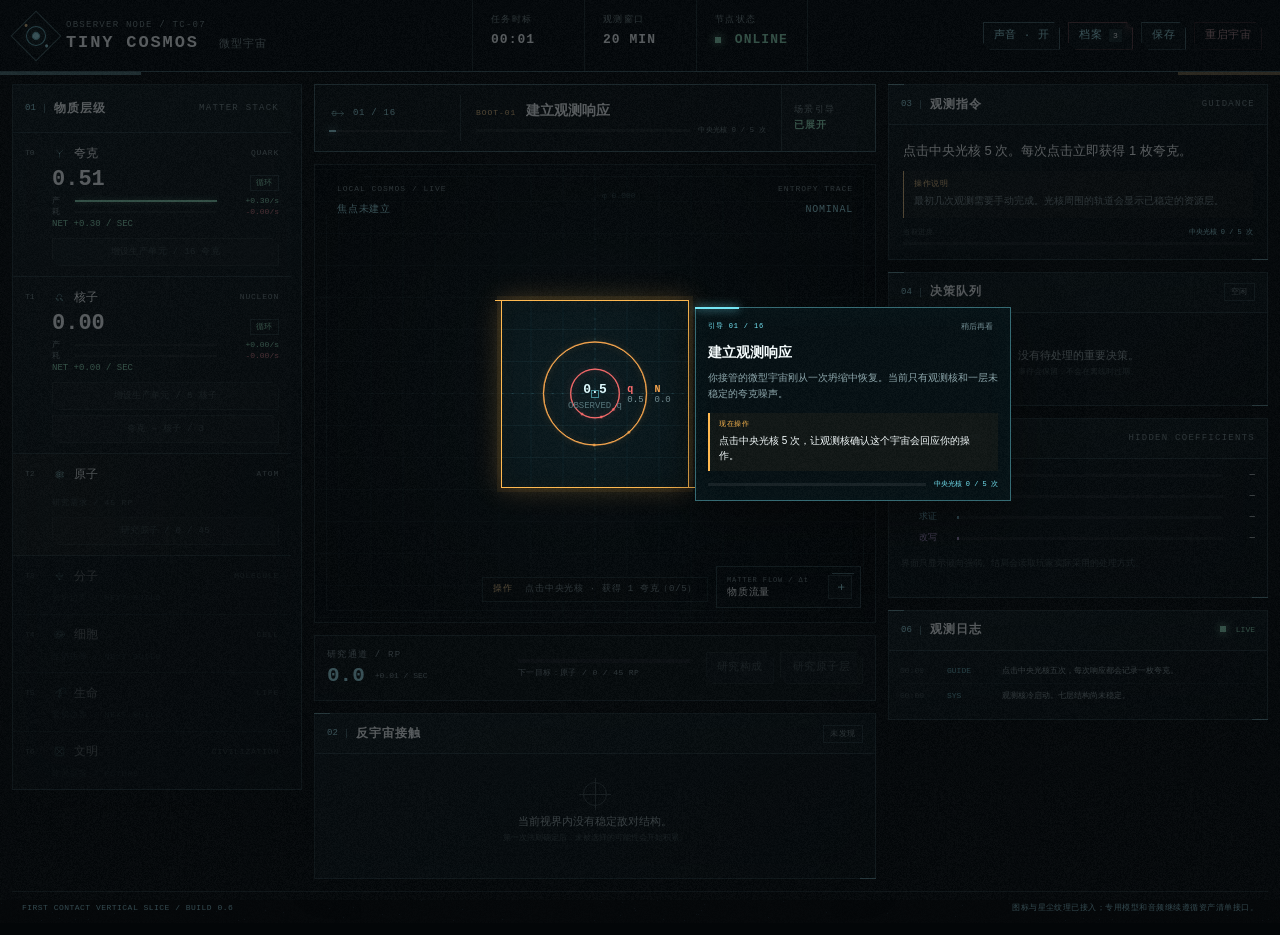
==== index.html @ 60af07b2 "feat: complete first-contact vertical slice" ====
<!DOCTYPE html>
<html lang="zh-CN">
<head>
  <meta charset="UTF-8">
  <meta name="viewport" content="width=device-width, initial-scale=1.0">
  <meta name="theme-color" content="#050a0d">
  <link rel="icon" type="image/svg+xml" href="assets/favicon.svg">
  <title>Tiny Cosmos // 第一次接触</title>
  <link rel="stylesheet" href="css/game.css?v=20">
</head>
<body>
  <div class="screen-noise" aria-hidden="true"></div>

  <header class="command-header">
    <div class="brand-lockup">
      <div class="brand-mark" aria-hidden="true"><span></span><span></span></div>
      <div>
        <div class="eyebrow">OBSERVER NODE / TC-07</div>
        <h1>TINY COSMOS <span>微型宇宙</span></h1>
      </div>
    </div>

    <div class="header-telemetry">
      <div class="telemetry-cell">
        <span>任务时标</span>
        <strong id="mission-clock">00:00</strong>
      </div>
      <div class="telemetry-cell">
        <span>观测窗口</span>
        <strong>20 MIN</strong>
      </div>
      <div class="telemetry-cell status-online">
        <span>节点状态</span>
        <strong><i></i> ONLINE</strong>
      </div>
    </div>

    <div class="header-actions">
      <button id="sound-toggle" class="btn btn-quiet audio-toggle" type="button" aria-pressed="false">声音 · 开</button>
      <button id="archive-btn" class="btn btn-quiet">档案 <span id="archive-count">3</span></button>
      <button id="save-btn" class="btn btn-quiet">保存</button>
      <button id="reset-btn" class="btn btn-danger-quiet">重启宇宙</button>
    </div>
  </header>

  <main class="command-grid">
    <aside class="panel resource-panel">
      <div class="panel-heading">
        <div><span class="panel-index">01</span><h2>物质层级</h2></div>
        <span class="panel-code">MATTER STACK</span>
      </div>

      <div class="tier-grid" id="tier-grid">
        <article id="card-0" class="tier-card" data-tier="0">
          <div class="tc-head"><span class="tc-index">T0</span><img class="tc-icon" src="assets/icons/tiers/tier-quark.svg" alt=""><span class="tc-name">夸克</span><span class="tc-en">QUARK</span></div>
          <div class="tc-readout"><strong id="count-0">0</strong><span id="state-0">循环</span></div>
          <div class="tc-bars" id="bars-0"></div><div class="tc-net" id="net-0"></div><div class="tc-modifiers" id="modifiers-0"></div>
          <div class="tc-actions">
            <button id="btn-prod-0" class="btn btn-tier" disabled>增设生产单元</button>
            <button id="btn-focus-0" class="btn btn-micro">聚焦</button>
            <button id="btn-reserve-0" class="btn btn-micro">保护</button>
          </div>
        </article>

        <article id="card-1" class="tier-card" data-tier="1">
          <div class="tc-head"><span class="tc-index">T1</span><img class="tc-icon" src="assets/icons/tiers/tier-nucleon.svg" alt=""><span class="tc-name">核子</span><span class="tc-en">NUCLEON</span></div>
          <div class="tc-readout"><strong id="count-1">0</strong><span id="state-1">短缺</span></div>
          <div class="tc-bars" id="bars-1"></div><div class="tc-net" id="net-1"></div><div class="tc-modifiers" id="modifiers-1"></div>
          <div class="tc-actions">
            <button id="btn-prod-1" class="btn btn-tier" disabled>增设生产单元</button>
            <button id="btn-synth-1" class="btn btn-tier" disabled>夸克 → 核子</button>
            <button id="btn-focus-1" class="btn btn-micro">聚焦</button>
            <button id="btn-reserve-1" class="btn btn-micro">保护</button>
          </div>
        </article>

        <article id="card-2" class="tier-card locked" data-tier="2">
          <div class="tc-head"><span class="tc-index">T2</span><img class="tc-icon" src="assets/icons/tiers/tier-atom.svg" alt=""><span class="tc-name">原子</span><span class="tc-en">ATOM</span></div>
          <div class="tc-readout"><strong id="count-2" style="display:none">0</strong><span id="state-2" style="display:none">短缺</span></div>
          <div class="tc-bars" id="bars-2" style="display:none"></div><div class="tc-net" id="net-2" style="display:none"></div><div class="tc-modifiers" id="modifiers-2" style="display:none"></div>
          <div class="tc-locked">未揭示 / NO SIGNAL</div>
          <div class="tc-actions">
            <button id="btn-prod-2" class="btn btn-tier" disabled style="display:none">增设生产单元</button>
            <button id="btn-synth-2" class="btn btn-tier" disabled style="display:none">核子 → 原子</button>
            <button id="btn-research-2" class="btn btn-tier btn-primary" disabled style="display:none">研究原子</button>
            <button id="btn-focus-2" class="btn btn-micro" style="display:none">聚焦</button>
            <button id="btn-reserve-2" class="btn btn-micro" style="display:none">保护</button>
          </div>
        </article>

        <article id="card-3" class="tier-card locked horizon-card" data-tier="3">
          <div class="tc-head"><span class="tc-index">T3</span><img class="tc-icon" src="assets/icons/tiers/tier-molecule.svg" alt=""><span class="tc-name">分子</span><span class="tc-en">MOLECULE</span></div>
          <div id="count-3" style="display:none">0</div><div id="bars-3" style="display:none"></div><div id="net-3" style="display:none"></div>
          <div class="tc-locked">竖切边界 / NEXT BUILD</div>
          <button id="btn-prod-3" style="display:none"></button><button id="btn-synth-3" style="display:none"></button><button id="btn-research-3" style="display:none"></button>
          <button id="btn-focus-3" style="display:none"></button><button id="btn-reserve-3" style="display:none"></button>
        </article>

        <article id="card-4" class="tier-card locked horizon-card" data-tier="4">
          <div class="tc-head"><span class="tc-index">T4</span><img class="tc-icon" src="assets/icons/tiers/tier-cell.svg" alt=""><span class="tc-name">细胞</span><span class="tc-en">CELL</span></div>
          <div id="count-4" style="display:none">0</div><div id="bars-4" style="display:none"></div><div id="net-4" style="display:none"></div>
          <div class="tc-locked">竖切边界 / NEXT BUILD</div>
          <button id="btn-prod-4" style="display:none"></button><button id="btn-synth-4" style="display:none"></button><button id="btn-research-4" style="display:none"></button>
          <button id="btn-focus-4" style="display:none"></button><button id="btn-reserve-4" style="display:none"></button>
        </article>

        <article id="card-5" class="tier-card locked horizon-card" data-tier="5">
          <div class="tc-head"><span class="tc-index">T5</span><img class="tc-icon" src="assets/icons/tiers/tier-life.svg" alt=""><span class="tc-name">生命</span><span class="tc-en">LIFE</span></div>
          <div id="count-5" style="display:none">0</div><div id="bars-5" style="display:none"></div><div id="net-5" style="display:none"></div>
          <div class="tc-locked">竖切边界 / NEXT BUILD</div>
          <button id="btn-prod-5" style="display:none"></button><button id="btn-synth-5" style="display:none"></button><button id="btn-research-5" style="display:none"></button>
          <button id="btn-focus-5" style="display:none"></button><button id="btn-reserve-5" style="display:none"></button>
        </article>

        <article id="card-6" class="tier-card locked horizon-card" data-tier="6">
          <div class="tc-head"><span class="tc-index">T6</span><img class="tc-icon" src="assets/icons/tiers/tier-civilization.svg" alt=""><span class="tc-name">文明</span><span class="tc-en">CIVILIZATION</span></div>
          <div id="count-6" style="display:none">0</div><div id="bars-6" style="display:none"></div><div id="net-6" style="display:none"></div>
          <div class="tc-locked">终局提案 / FUTURE</div>
          <button id="btn-research-6" style="display:none"></button><button id="btn-focus-6" style="display:none"></button><button id="btn-reserve-6" style="display:none"></button>
        </article>
      </div>
    </aside>

    <section class="center-stack">
      <section class="mission-strip">
        <div class="mission-sequence"><span><img id="mission-icon" src="assets/icons/missions/mission-input.svg" alt=""><b id="mission-index">01 / 16</b></span><div class="mission-track"><i id="mission-progress"></i></div></div>
        <div class="mission-copy">
          <div class="mission-copy-head"><span id="mission-code">BOOT-01</span><strong id="mission-title">建立观测响应</strong></div>
          <div class="mission-action-progress"><div><i id="mission-action-fill"></i></div><span id="mission-action-label">中央光核 0 / 5 次</span></div>
        </div>
        <button id="guide-dock" class="mission-state" type="button" aria-label="收起场景引导"><span>场景引导</span><b id="guide-dock-label">已展开</b></button>
      </section>

      <section id="cosmos-stage" class="cosmos-stage">
        <canvas id="cosmos-canvas"></canvas>
        <div class="reverse-noise-overlay" aria-hidden="true"></div>
        <div class="canvas-corner top-left"><span>LOCAL COSMOS / LIVE</span><b id="canvas-focus-label">FOCUS · 夸克</b></div>
        <div class="canvas-corner top-right"><span>ENTROPY TRACE</span><b id="entropy-label">NOMINAL</b></div>
        <div id="click-hint" class="click-hint"><span>操作</span> 点击中央光核 · 获得 1 夸克</div>
        <section id="flow-monitor" class="flow-monitor collapsed" aria-label="物质流量监视器">
          <div class="flow-monitor-head">
            <div><span>MATTER FLOW / Δt</span><strong>物质流量</strong></div>
            <button id="flow-monitor-toggle" type="button" aria-expanded="false" aria-label="展开物质流量监视器">+</button>
          </div>
          <div id="flow-monitor-body" class="flow-monitor-body">
            <section id="stability-checklist" class="stability-checklist" hidden></section>
            <div class="flow-legend"><strong>资源平衡</strong><span class="prod">产出</span><span class="demand">消耗</span><span class="net">净变化</span></div>
            <div id="flow-chart" class="flow-chart"></div>
            <section id="research-trend" class="research-trend" aria-label="研究速率最近六十秒变化"></section>
          </div>
        </section>
        <aside id="discovery-card" class="discovery-card" hidden aria-live="polite">
          <header><span id="discovery-code">偶发发现 / 01</span><button id="discovery-ack" type="button">记入档案</button></header>
          <strong id="discovery-title"></strong>
          <p id="discovery-copy"></p>
          <small id="discovery-note"></small>
        </aside>
        <div id="anomaly-overlay" class="anomaly-overlay" hidden>
          <span>REVERSE-SIDE CONTACT</span><strong>真空水蛭</strong><small id="anomaly-overlay-state">正在形成</small>
        </div>
      </section>

      <section class="research-bar">
        <div class="research-label"><span>研究通道 / RP</span><strong id="rb-rp">0</strong><small id="rb-hint">来自已稳定资源</small></div>
        <div class="research-progress"><div class="rb-track"><i id="rb-fill"></i></div><span id="rb-next-label"></span></div>
        <div class="research-actions">
          <button id="research-details-toggle" class="btn btn-quiet" type="button" aria-expanded="false">研究构成</button>
          <button id="btn-research-global" class="btn btn-primary" disabled>研究原子层</button>
        </div>
        <div id="research-breakdown" class="research-breakdown" hidden></div>
      </section>

      <section id="contact-panel" class="panel contact-panel">
        <div class="panel-heading compact">
          <div><span class="panel-index">02</span><h2>反宇宙接触</h2></div>
          <span id="contact-status" class="status-chip">未发现</span>
        </div>
        <div id="contact-content" class="contact-content">
          <div class="empty-state"><span class="reticle-icon"></span><p>当前视界内没有稳定敌对结构。</p><small>第一次法则确定后，未被选择的可能性会开始积累。</small></div>
        </div>
      </section>
    </section>

    <aside class="right-stack">
      <section id="directive-panel" class="panel directive-panel">
        <div class="panel-heading compact">
          <div><span class="panel-index">03</span><h2>观测指令</h2></div>
          <span class="panel-code">GUIDANCE</span>
        </div>
        <p id="directive-copy" class="directive-copy">点击中央光核五次。每次响应都会记录一枚夸克。</p>
        <div class="directive-hint"><span>操作说明</span><p id="directive-hint">中央画布既是宇宙视图，也是最初的手动输入。</p></div>
        <div class="directive-progress"><span>当前进度</span><b id="directive-progress-label">中央光核 0 / 5 次</b><div><i id="directive-progress-fill"></i></div></div>
      </section>

      <section id="event-panel" class="panel event-panel">
        <div class="panel-heading compact">
          <div><span class="panel-index">04</span><h2>决策队列</h2></div>
          <span id="event-status" class="status-chip muted">空闲</span>
        </div>
        <div id="event-content" class="event-content">
          <div class="empty-state small"><p>没有待处理的重要决策。</p><small>事件会保留，不会在离线时过期。</small></div>
        </div>
      </section>

      <section id="route-panel" class="panel route-panel">
        <div class="panel-heading compact">
          <div><span class="panel-index">05</span><h2>路线信号</h2></div>
          <span class="panel-code">HIDDEN COEFFICIENTS</span>
        </div>
        <div id="route-signals" class="route-signals"></div>
        <p class="route-note">界面只显示倾向强弱。结局会读取玩家实际采用的处理方式。</p>
      </section>

      <section class="panel log-panel">
        <div class="panel-heading compact">
          <div><span class="panel-index">06</span><h2>观测日志</h2></div>
          <span class="live-mark"><i></i> LIVE</span>
        </div>
        <div id="observation-log" class="observation-log"></div>
      </section>
    </aside>
  </main>

  <footer class="system-footer">
    <span>FIRST CONTACT VERTICAL SLICE / BUILD 0.6</span>
    <span>图标与星尘纹理已接入；专用模型和音频继续遵循资产清单接口。</span>
  </footer>

  <div id="prestige-panel" hidden><button id="prestige-btn"></button><span id="prestige-gain-text"></span><div id="prestige-detail"><span id="cp-total"></span><span id="cp-used"></span><span id="cp-free"></span><input id="constant-strong" type="range"><input id="constant-light" type="range"><input id="constant-gravity" type="range"><span id="sf-level"></span><span id="sf-effect"></span><span id="ls-level"></span><span id="ls-effect"></span><span id="gv-level"></span><span id="gv-effect"></span></div></div>
  <div id="milestones-bar" hidden></div>

  <div id="guide-layer" class="guide-layer" aria-live="polite">
    <div class="guide-dim guide-dim-top"></div>
    <div class="guide-dim guide-dim-right"></div>
    <div class="guide-dim guide-dim-bottom"></div>
    <div class="guide-dim guide-dim-left"></div>
    <div id="guide-target-ring" class="guide-target-ring" aria-hidden="true"></div>
    <aside id="guide-callout" class="guide-callout">
      <div class="guide-callout-head"><span id="guide-step-label">引导 01 / 16</span><button id="guide-collapse" type="button">稍后再看</button></div>
      <strong id="guide-title">建立观测响应</strong>
      <p id="guide-world">你接管了一台刚从坍缩中恢复的观测核。</p>
      <div class="guide-action"><span>现在操作</span><p id="guide-action-copy">点击中央光核五次，每次响应都会记录一枚夸克。</p></div>
      <div class="guide-callout-progress"><div><i id="guide-progress-fill"></i></div><b id="guide-progress-label">0 / 5</b></div>
      <button id="guide-return" class="guide-return" type="button" hidden>返回主界面继续操作</button>
    </aside>
  </div>
  <div id="lore-layer" class="lore-layer" hidden aria-hidden="true">
    <button id="lore-backdrop" class="lore-backdrop" type="button" aria-label="关闭观测档案"></button>
    <aside class="lore-drawer" role="dialog" aria-modal="true" aria-labelledby="lore-title">
      <header class="lore-drawer-head">
        <div><span>OBSERVER ARCHIVE / TC-07</span><h2 id="lore-title">观测档案</h2></div>
        <button id="lore-close" class="btn btn-quiet" type="button">关闭</button>
      </header>
      <p class="lore-primer">档案只陈述当前版本已经确定的世界规则。新记录会随观测指令解锁，不要求在操作前读完。</p>
      <section class="lore-section" aria-labelledby="lore-chapter-title">
        <div class="lore-section-head"><h3 id="lore-chapter-title">本轮剧情记录</h3><span id="lore-chapter-count"></span></div>
        <div id="lore-chapters" class="lore-chapters"></div>
      </section>
      <section class="lore-section" aria-labelledby="lore-terms-title">
        <div class="lore-section-head"><h3 id="lore-terms-title">主要名词</h3><span id="lore-term-count"></span></div>
        <nav id="lore-categories" class="lore-categories" aria-label="档案分类"></nav>
        <label class="lore-search"><span>筛选档案</span><input id="lore-search" type="search" autocomplete="off" placeholder="输入名词、分类或说明"></label>
        <div id="lore-entries" class="lore-entries"></div>
      </section>
    </aside>
  </div>
  <div id="ui-tooltip" class="ui-tooltip" role="tooltip" hidden><strong id="ui-tooltip-title"></strong><p id="ui-tooltip-copy"></p></div>
  <div id="system-toast" class="system-toast" aria-live="polite"></div>

  <script src="js/constants.js?v=19"></script>
  <script src="js/state.js?v=19"></script>
  <script src="js/slice.js?v=9"></script>
  <script src="js/lore.js?v=2"></script>
  <script src="js/engine.js?v=19"></script>
  <script src="js/render.js?v=19"></script>
  <script src="js/audio.js?v=1"></script>
  <script src="js/ui.js?v=20"></script>
  <script src="js/main.js?v=19"></script>
</body>
</html>
---- css/game.css ----
/* Tiny Cosmos — hard-science-fiction command interface */
:root {
  --bg: #030608;
  --bg-raised: #071014;
  --panel: rgba(7, 17, 22, 0.9);
  --panel-strong: rgba(9, 22, 28, 0.96);
  --line: rgba(113, 217, 235, 0.18);
  --line-strong: rgba(113, 217, 235, 0.42);
  --cyan: #72e5f5;
  --cyan-soft: #35aec1;
  --amber: #ffb84d;
  --green: #61e6a7;
  --red: #ff6577;
  --violet: #c594ff;
  --text: #d8e7ea;
  --text-bright: #f4fbfc;
  --muted: #6f8b91;
  --faint: #344a50;
  --mono: "SFMono-Regular", "Cascadia Code", "Roboto Mono", "Noto Sans Mono", monospace;
  --sans: Inter, "SF Pro Text", "Segoe UI", "PingFang SC", "Microsoft YaHei", sans-serif;
}

*, *::before, *::after { box-sizing: border-box; }
html { min-width: 320px; background: var(--bg); }
body {
  min-height: 100vh;
  margin: 0;
  color: var(--text);
  background:
    linear-gradient(rgba(3, 6, 8, 0.4), rgba(3, 6, 8, 0.66)),
    url('../assets/textures/background/star-dust.webp'),
    linear-gradient(rgba(62, 117, 126, 0.025) 1px, transparent 1px),
    linear-gradient(90deg, rgba(62, 117, 126, 0.025) 1px, transparent 1px),
    radial-gradient(circle at 52% 24%, rgba(25, 85, 94, 0.13), transparent 38%),
    #030608;
  background-size: auto, 1024px 1024px, 32px 32px, 32px 32px, auto, auto;
  font-family: var(--sans);
  -webkit-font-smoothing: antialiased;
}

button, input { font: inherit; }
button { color: inherit; }

.screen-noise {
  position: fixed;
  inset: 0;
  pointer-events: none;
  z-index: 100;
  opacity: 0.11;
  background:
    url('../assets/textures/background/screen-noise.webp') repeat,
    repeating-linear-gradient(0deg, transparent 0, transparent 3px, rgba(160, 231, 240, 0.018) 4px);
  background-size: 256px 256px, auto;
  mix-blend-mode: screen;
}

.command-header {
  height: 72px;
  display: grid;
  grid-template-columns: minmax(280px, 1fr) auto minmax(220px, 1fr);
  align-items: center;
  gap: 24px;
  padding: 0 18px;
  border-bottom: 1px solid var(--line-strong);
  background: rgba(3, 9, 12, 0.94);
  position: sticky;
  top: 0;
  z-index: 20;
}

.command-header::after {
  content: "";
  position: absolute;
  left: 0;
  right: 0;
  bottom: -4px;
  height: 3px;
  background: linear-gradient(90deg, var(--cyan) 0 11%, transparent 11% 92%, var(--amber) 92%);
  opacity: 0.5;
}

.brand-lockup { display: flex; align-items: center; gap: 12px; }
.brand-mark {
  width: 36px;
  height: 36px;
  border: 1px solid var(--line-strong);
  position: relative;
  transform: rotate(45deg);
}
.brand-mark::before, .brand-mark::after, .brand-mark span {
  content: "";
  position: absolute;
  border: 1px solid var(--cyan-soft);
  border-radius: 50%;
}
.brand-mark::before { inset: 7px; }
.brand-mark::after { inset: 13px; background: var(--cyan); box-shadow: 0 0 16px var(--cyan); }
.brand-mark span:first-child { width: 3px; height: 3px; left: 1px; top: 15px; background: var(--amber); border: 0; }
.brand-mark span:last-child { width: 3px; height: 3px; right: 1px; top: 15px; background: var(--cyan); border: 0; }
.eyebrow, .panel-code, .telemetry-cell span, .mission-state span, .research-label span {
  font: 9px/1.2 var(--mono);
  letter-spacing: 0.14em;
  text-transform: uppercase;
  color: var(--muted);
}
.brand-lockup h1 { margin: 3px 0 0; font: 600 17px/1 var(--mono); letter-spacing: 0.11em; color: var(--text-bright); }
.brand-lockup h1 span { margin-left: 8px; font: 500 11px/1 var(--sans); letter-spacing: 0.08em; color: var(--muted); }

.header-telemetry { display: flex; height: 100%; }
.telemetry-cell {
  min-width: 112px;
  padding: 15px 18px 0;
  border-left: 1px solid var(--line);
  display: flex;
  flex-direction: column;
  gap: 6px;
}
.telemetry-cell:last-child { border-right: 1px solid var(--line); }
.telemetry-cell strong { font: 600 13px/1.2 var(--mono); color: var(--text-bright); letter-spacing: 0.08em; }
.status-online strong { color: var(--green); }
.status-online i, .live-mark i { display: inline-block; width: 6px; height: 6px; margin-right: 5px; background: var(--green); box-shadow: 0 0 8px var(--green); }
.header-actions { justify-self: end; display: flex; gap: 8px; }
.audio-toggle[aria-pressed="true"] { color: var(--muted); border-color: rgba(111,139,145,0.25); }
.header-actions #archive-btn span { min-width: 15px; padding: 2px 4px; background: rgba(114,229,245,0.12); color: var(--text-bright); font-size: 8px; }
.header-actions #archive-btn.has-unread { position: relative; border-color: rgba(255,101,119,0.42); }
.header-actions #archive-btn.has-unread::after { content: ""; position: absolute; right: -3px; top: -3px; width: 7px; height: 7px; border: 2px solid #050b0e; border-radius: 50%; background: var(--red); box-shadow: 0 0 8px var(--red); }

.btn {
  min-height: 32px;
  padding: 7px 12px;
  border: 1px solid var(--line-strong);
  border-radius: 0;
  background: rgba(35, 105, 115, 0.08);
  color: var(--cyan);
  font: 500 11px/1.2 var(--mono);
  letter-spacing: 0.04em;
  cursor: pointer;
  transition: background 120ms ease, border-color 120ms ease, color 120ms ease, transform 80ms ease;
  clip-path: polygon(0 0, calc(100% - 7px) 0, 100% 7px, 100% 100%, 7px 100%, 0 calc(100% - 7px));
}
.btn:hover:not(:disabled) { background: rgba(75, 190, 207, 0.16); border-color: var(--cyan); color: var(--text-bright); }
.btn:active:not(:disabled) { transform: translateY(1px); }
.btn:disabled { cursor: not-allowed; color: var(--faint); border-color: rgba(104, 148, 155, 0.12); background: rgba(255,255,255,0.015); }
.btn-primary { background: rgba(65, 191, 210, 0.16); border-color: rgba(114, 229, 245, 0.65); color: var(--text-bright); }
.btn-quiet { min-height: 28px; padding: 5px 10px; }
.btn-danger-quiet { min-height: 28px; padding: 5px 10px; color: #c47b85; border-color: rgba(255, 101, 119, 0.22); background: transparent; }
.btn-danger-quiet:hover:not(:disabled) { border-color: var(--red); color: var(--red); background: rgba(255, 101, 119, 0.08); }

.command-grid {
  width: 100%;
  padding: 12px;
  display: grid;
  grid-template-columns: minmax(260px, 290px) minmax(480px, 1fr) minmax(330px, 380px);
  gap: 12px;
  align-items: start;
}
.center-stack, .right-stack { display: flex; flex-direction: column; gap: 12px; min-width: 0; }

.panel {
  position: relative;
  border: 1px solid var(--line);
  background: linear-gradient(145deg, rgba(10, 24, 30, 0.94), rgba(4, 12, 16, 0.92));
  box-shadow: inset 0 0 40px rgba(31, 104, 114, 0.035), 0 10px 30px rgba(0,0,0,0.2);
}
.panel::before, .panel::after {
  content: "";
  position: absolute;
  width: 16px;
  height: 1px;
  background: var(--cyan);
  opacity: 0.55;
}
.panel::before { left: -1px; top: -1px; }
.panel::after { right: -1px; bottom: -1px; }
.panel-heading {
  min-height: 48px;
  display: flex;
  justify-content: space-between;
  align-items: center;
  padding: 0 12px;
  border-bottom: 1px solid var(--line);
  background: rgba(98, 198, 213, 0.025);
}
.panel-heading.compact { min-height: 40px; }
.panel-heading > div { display: flex; align-items: center; gap: 9px; }
.panel-heading h2 { margin: 0; font: 600 12px/1 var(--mono); letter-spacing: 0.08em; color: var(--text-bright); }
.panel-index { font: 500 9px/1 var(--mono); color: var(--cyan); padding-right: 8px; border-right: 1px solid var(--line-strong); }

.resource-panel { max-height: calc(100vh - 105px); min-width: 0; overflow-x: hidden; overflow-y: scroll; scrollbar-gutter: stable; scrollbar-width: thin; scrollbar-color: var(--faint) transparent; }
.tier-grid { display: flex; flex-direction: column; }
.tier-card {
  --tier-color: var(--cyan);
  position: relative;
  padding: 11px 12px 10px;
  border-bottom: 1px solid var(--line);
  background: rgba(255,255,255,0.012);
  transition: opacity 140ms ease, background 140ms ease, border-color 140ms ease;
  min-width: 0;
}
.tier-card:last-child { border-bottom: 0; }
.tier-card:hover { background: rgba(71, 155, 167, 0.045); }
.tier-card.focused { background: linear-gradient(90deg, rgba(55, 177, 194, 0.11), transparent 70%); box-shadow: inset 2px 0 0 var(--cyan); }
.tier-card.reserved::after { content: "RESERVE"; position: absolute; right: 10px; bottom: 10px; font: 8px/1 var(--mono); color: var(--green); letter-spacing: 0.12em; }
.tier-card.locked { opacity: 0.34; }
.tier-card.researchable { opacity: 0.88; background: linear-gradient(90deg, rgba(255, 184, 77, 0.06), transparent); }
.tier-card.horizon-card { min-height: 53px; }
.tc-head { display: flex; align-items: center; gap: 7px; min-height: 18px; }
.tc-index { width: 20px; font: 8px/1 var(--mono); color: var(--muted); }
.tc-icon { width: 15px; height: 15px; object-fit: contain; filter: brightness(0) saturate(100%) invert(87%) sepia(21%) saturate(1080%) hue-rotate(144deg) brightness(101%) contrast(92%); opacity: 0.82; }
.tc-name { font-size: 12px; color: var(--text-bright); }
.tc-en { margin-left: auto; font: 8px/1 var(--mono); letter-spacing: 0.1em; color: var(--muted); }
.tc-readout { display: flex; align-items: baseline; justify-content: space-between; margin: 7px 0 3px 27px; }
.tc-readout strong { font: 600 22px/1 var(--mono); color: var(--text-bright); }
.tc-readout span { padding: 3px 5px; border: 1px solid var(--line); font: 8px/1 var(--mono); letter-spacing: 0.08em; color: var(--green); }
.tc-readout span.shortage { color: var(--red); border-color: rgba(255,101,119,0.24); }
.tc-readout span.overload { color: var(--amber); border-color: rgba(255,184,77,0.24); }
.tc-bars { margin: 6px 0 4px 27px; }
.tc-bar-row { display: grid; grid-template-columns: 18px 1fr 57px; align-items: center; gap: 5px; margin-top: 3px; }
.tc-bar-label, .tc-bar-val { font: 8px/1 var(--mono); color: var(--muted); }
.tc-bar-val { text-align: right; }
.tc-bar-track { height: 2px; background: rgba(255,255,255,0.055); }
.tc-bar-fill { height: 100%; transition: width 180ms linear; }
.tc-bar-fill.prod { background: var(--green); box-shadow: 0 0 5px rgba(97,230,167,0.5); }
.tc-bar-fill.demand { background: var(--red); }
.prod-text { color: var(--green); }
.demand-text { color: var(--red); }
.tc-net { margin-left: 27px; font: 9px/1 var(--mono); color: var(--muted); }
.tc-net.pos { color: var(--green); }
.tc-net.neg { color: var(--red); }
.tc-modifiers { min-height: 15px; margin: 5px 0 0 27px; display: flex; flex-wrap: wrap; gap: 4px; }
.tc-modifiers:empty { display: none; }
.tc-modifier { padding: 3px 5px; border: 1px solid var(--line); background: rgba(0,0,0,0.18); font: 7px/1 var(--mono); letter-spacing: 0.06em; color: var(--muted); }
.tc-modifier.focus { color: var(--cyan); border-color: rgba(114,229,245,0.28); box-shadow: inset 0 0 10px rgba(114,229,245,0.05); }
.tc-modifier.reserve { color: var(--green); border-color: rgba(97,230,167,0.26); }
.tc-actions { display: grid; grid-template-columns: 1fr 1fr; gap: 5px; margin: 9px 0 0 27px; }
.btn-tier { grid-column: 1 / -1; min-height: 28px; padding: 5px 7px; font-size: 9px; }
.tier-card .btn { min-width: 0; overflow: hidden; text-overflow: ellipsis; white-space: nowrap; }
.btn-micro { min-height: 24px; padding: 4px 6px; font-size: 8px; }
.btn-micro.active { color: var(--text-bright); border-color: var(--green); background: rgba(97,230,167,0.11); }
.tc-locked { margin: 8px 0 0 27px; font: 8px/1.3 var(--mono); letter-spacing: 0.11em; color: var(--faint); }

.mission-strip {
  min-height: 68px;
  display: grid;
  grid-template-columns: 145px 1fr 94px;
  align-items: center;
  border: 1px solid var(--line-strong);
  background: linear-gradient(90deg, rgba(26, 103, 114, 0.12), rgba(7,17,22,0.93));
}
.mission-sequence { padding: 0 14px; }
.mission-sequence > span { display: flex; align-items: center; gap: 7px; font: 9px/1 var(--mono); color: var(--cyan); letter-spacing: 0.08em; }
.mission-sequence > span b { font: inherit; font-weight: 500; }
.mission-sequence img { width: 17px; height: 17px; filter: brightness(0) saturate(100%) invert(87%) sepia(21%) saturate(1080%) hue-rotate(144deg) brightness(101%) contrast(92%); }
.mission-track { height: 2px; margin-top: 8px; background: rgba(255,255,255,0.08); }
.mission-track i { display: block; width: 8%; height: 100%; background: var(--cyan); box-shadow: 0 0 8px var(--cyan); transition: width 180ms ease; }
.mission-copy { min-width: 0; padding: 7px 15px; border-left: 1px solid var(--line); }
.mission-copy-head { display: flex; align-items: baseline; gap: 10px; min-width: 0; }
.mission-copy-head span { flex: 0 0 auto; font: 8px/1 var(--mono); color: var(--amber); letter-spacing: 0.12em; }
.mission-copy-head strong { display: block; overflow: hidden; text-overflow: ellipsis; white-space: nowrap; font: 600 14px/1.2 var(--sans); color: var(--text-bright); }
.mission-action-progress { display: grid; grid-template-columns: minmax(70px, 1fr) auto; align-items: center; gap: 8px; margin-top: 8px; }
.mission-action-progress > div { height: 3px; overflow: hidden; background: rgba(255,255,255,0.07); }
.mission-action-progress i { display: block; width: 0; height: 100%; background: linear-gradient(90deg, var(--amber), var(--cyan)); box-shadow: 0 0 7px rgba(114,229,245,0.6); transition: width 160ms ease; }
.mission-action-progress span { font: 7px/1 var(--mono); color: var(--muted); letter-spacing: 0.04em; white-space: nowrap; }
.mission-state { appearance: none; align-self: stretch; display: flex; flex-direction: column; justify-content: center; padding: 0 12px; border: 0; border-left: 1px solid var(--line); background: rgba(114,229,245,0.025); text-align: left; cursor: pointer; transition: background 140ms ease, box-shadow 140ms ease; }
.mission-state:hover { background: rgba(114,229,245,0.08); }
.mission-state b { margin-top: 5px; font: 600 10px/1 var(--mono); color: var(--green); letter-spacing: 0.1em; }
.mission-state.resting { cursor: default; background: rgba(97,230,167,0.035); }
.mission-state.resting b { color: var(--cyan); font-size: 8px; line-height: 1.25; }
.mission-state.attention { box-shadow: inset 0 -2px 0 var(--amber); }
.mission-state.attention b { color: var(--amber); }
.mission-state.dock-arrival { animation: dockArrival 650ms ease-out; }

.cosmos-stage {
  position: relative;
  height: clamp(390px, 51vh, 590px);
  overflow: hidden;
  border: 1px solid var(--line);
  background: #020609;
  cursor: crosshair;
}
.cosmos-stage::before, .cosmos-stage::after { content: ""; position: absolute; pointer-events: none; z-index: 2; }
.cosmos-stage::before { inset: 11px; border: 1px solid rgba(114,229,245,0.08); clip-path: polygon(0 0, 38px 0, 38px 1px, 1px 1px, 1px 38px, 0 38px, 0 100%, calc(100% - 38px) 100%, calc(100% - 38px) calc(100% - 1px), calc(100% - 1px) calc(100% - 1px), calc(100% - 1px) calc(100% - 38px), 100% calc(100% - 38px), 100% 0); }
.cosmos-stage::after { left: 50%; top: 50%; width: 8px; height: 8px; transform: translate(-50%,-50%); border: 1px solid rgba(114,229,245,0.55); }
#cosmos-canvas { display: block; width: 100%; height: 100%; }
.reverse-noise-overlay {
  position: absolute;
  inset: 0;
  z-index: 1;
  pointer-events: none;
  opacity: 0;
  background: url('../assets/textures/background/reverse-noise.webp') center / 512px 512px repeat;
  mix-blend-mode: screen;
  transition: opacity 900ms ease;
}
.cosmos-stage.reverse-contact .reverse-noise-overlay { opacity: 0.13; }
.canvas-corner { position: absolute; z-index: 3; pointer-events: none; }
.canvas-corner.top-left { top: 20px; left: 22px; }
.canvas-corner.top-right { top: 20px; right: 22px; text-align: right; }
.canvas-corner span { display: block; margin-bottom: 5px; font: 8px/1 var(--mono); letter-spacing: 0.12em; color: var(--muted); }
.canvas-corner b { font: 500 10px/1 var(--mono); color: var(--cyan); letter-spacing: 0.08em; }
.click-hint { position: absolute; left: 50%; bottom: 20px; transform: translateX(-50%); z-index: 4; padding: 7px 10px; border: 1px solid var(--line); background: rgba(3,10,13,0.8); color: var(--muted); font: 9px/1 var(--mono); letter-spacing: 0.08em; pointer-events: none; animation: signalPulse 1.8s ease-in-out infinite; }
.click-hint span { color: var(--amber); margin-right: 7px; }
@keyframes signalPulse { 0%,100% { opacity: 0.55; } 50% { opacity: 1; } }
.anomaly-overlay { position: absolute; z-index: 5; right: 20px; top: 58px; min-width: 180px; padding: 10px 12px; border-left: 2px solid var(--red); background: rgba(30,6,11,0.82); pointer-events: none; }
.anomaly-overlay span, .anomaly-overlay small { display: block; font: 8px/1.4 var(--mono); letter-spacing: 0.08em; color: #c77e88; }
.anomaly-overlay strong { display: block; margin: 4px 0; font-size: 13px; color: #ffe2e5; }
.discovery-card { position: absolute; z-index: 8; left: 18px; bottom: 18px; width: min(310px, calc(100% - 36px)); padding: 11px 12px; border: 1px solid rgba(197,148,255,0.4); border-left: 2px solid var(--violet); background: linear-gradient(135deg, rgba(15,9,28,0.96), rgba(3,12,16,0.96)); box-shadow: 0 18px 48px rgba(0,0,0,0.55), inset 0 0 34px rgba(197,148,255,0.045); cursor: default; }
.discovery-card header { display: flex; justify-content: space-between; align-items: center; gap: 10px; }
.discovery-card header span { font: 6.5px/1 var(--mono); color: var(--violet); letter-spacing: 0.1em; }
.discovery-card header button { padding: 4px 6px; border: 1px solid rgba(197,148,255,0.25); background: rgba(197,148,255,0.05); color: #d9bdff; font: 7px/1 var(--mono); cursor: pointer; }
.discovery-card header button:hover { border-color: var(--violet); background: rgba(197,148,255,0.12); }
.discovery-card > strong { display: block; margin-top: 9px; font-size: 12px; color: var(--text-bright); }
.discovery-card > p { margin: 7px 0; font-size: 9px; line-height: 1.6; color: #9babb3; }
.discovery-card > small { font: 6.5px/1.4 var(--mono); color: var(--muted); }
.discovery-card.discovery-enter { animation: discoveryEnter 650ms cubic-bezier(.2,.72,.16,1) both; }

.flow-monitor {
  position: absolute;
  z-index: 7;
  right: 14px;
  bottom: 14px;
  width: min(430px, calc(100% - 28px));
  border: 1px solid rgba(114,229,245,0.25);
  background: rgba(3,10,14,0.9);
  box-shadow: 0 14px 36px rgba(0,0,0,0.44), inset 0 0 26px rgba(57,160,178,0.035);
  cursor: default;
  transition: width 180ms ease, background 180ms ease;
}
.flow-monitor::after { content: ""; position: absolute; right: 6px; top: 6px; width: 22px; height: 1px; background: var(--cyan); opacity: 0.45; }
.flow-monitor-head { min-height: 40px; display: flex; align-items: center; justify-content: space-between; padding: 6px 8px 6px 10px; border-bottom: 1px solid var(--line); }
.flow-monitor-head span, .flow-monitor-head strong { display: block; }
.flow-monitor-head span { margin-bottom: 4px; font: 7px/1 var(--mono); color: var(--muted); letter-spacing: 0.13em; }
.flow-monitor-head strong { font: 500 10px/1 var(--mono); color: var(--text-bright); letter-spacing: 0.08em; }
.flow-monitor-head button { position: relative; z-index: 1; width: 24px; height: 24px; padding: 0; border: 1px solid var(--line); background: rgba(114,229,245,0.04); color: var(--cyan); font: 12px/1 var(--mono); cursor: pointer; }
.flow-monitor-head button:hover { border-color: var(--cyan); background: rgba(114,229,245,0.1); }
.flow-monitor-body { padding: 8px 10px 10px; overflow: auto; scrollbar-width: thin; scrollbar-color: var(--faint) transparent; transition: max-height 180ms ease, opacity 120ms ease, padding 180ms ease; max-height: min(430px, calc(51vh - 54px)); }
.flow-legend { display: flex; align-items: center; gap: 12px; margin-bottom: 7px; padding-bottom: 6px; border-bottom: 1px solid rgba(114,229,245,0.08); }
.flow-legend strong { margin-right: auto; font: 8px/1 var(--mono); color: var(--text-bright); letter-spacing: 0.08em; }
.flow-legend span { position: relative; padding-left: 8px; font: 7px/1 var(--mono); color: var(--muted); }
.flow-legend span::before { content: ""; position: absolute; left: 0; top: 2px; width: 4px; height: 4px; background: currentColor; }
.flow-legend .prod { color: var(--green); }
.flow-legend .demand { color: var(--red); }
.flow-legend .net { color: var(--cyan); }
.flow-chart { display: grid; gap: 5px; }
.flow-row { min-height: 54px; display: grid; grid-template-columns: 82px minmax(132px, 1fr) 84px; align-items: center; gap: 8px; padding: 6px 7px; border: 1px solid rgba(114,229,245,0.09); background: rgba(255,255,255,0.012); }
.flow-row.positive { border-left: 2px solid var(--green); }
.flow-row.negative { border-left: 2px solid var(--red); background: rgba(255,101,119,0.025); }
.flow-row.balanced { border-left: 2px solid var(--muted); }
.flow-identity { display: flex; align-items: center; gap: 7px; min-width: 0; }
.flow-identity img { width: 18px; height: 18px; filter: brightness(0) saturate(100%) invert(87%) sepia(21%) saturate(1080%) hue-rotate(144deg) brightness(101%) contrast(92%); }
.flow-identity span, .flow-identity b, .flow-identity small { display: block; min-width: 0; }
.flow-identity b { font: 600 9px/1 var(--mono); }
.flow-identity small { margin-top: 4px; font: 6.5px/1 var(--mono); color: var(--muted); white-space: nowrap; }
.flow-equation { display: grid; grid-template-columns: 1fr 1fr; gap: 4px 9px; }
.flow-equation > span { display: flex; align-items: center; gap: 4px; font: 6.5px/1 var(--mono); color: var(--muted); }
.flow-equation > span b { margin-left: auto; font-weight: 500; color: var(--text); }
.flow-equation i { display: inline-block; width: 4px; height: 4px; }
.flow-equation i.prod { background: var(--green); }
.flow-equation i.demand { background: var(--red); }
.flow-equation > div { grid-column: 1 / -1; position: relative; height: 5px; background: rgba(255,255,255,0.05); }
.flow-equation > div i { position: absolute; left: 0; height: 2px; transition: width 180ms linear; }
.flow-equation > div .prod { top: 0; }
.flow-equation > div .demand { bottom: 0; }
.flow-result { display: flex; flex-direction: column; align-items: flex-end; gap: 3px; text-align: right; }
.flow-result span { padding: 2px 4px; border: 1px solid currentColor; font: 6.5px/1 var(--mono); color: var(--green); }
.flow-row.negative .flow-result span { color: var(--red); }
.flow-row.balanced .flow-result span { color: var(--muted); }
.flow-result b { font: 600 10px/1 var(--mono); color: var(--green); }
.flow-row.negative .flow-result b { color: var(--red); }
.flow-row.balanced .flow-result b { color: var(--muted); }
.flow-result small { font: 6px/1 var(--mono); color: var(--faint); }
.research-trend { min-height: 60px; display: grid; grid-template-columns: 122px 1fr; align-items: center; gap: 8px; margin-top: 7px; padding: 7px; border: 1px solid rgba(197,148,255,0.18); background: linear-gradient(90deg, rgba(197,148,255,0.045), transparent); }
.research-trend-copy span, .research-trend-copy strong, .research-trend-copy small { display: block; }
.research-trend-copy span { font: 6.5px/1 var(--mono); color: var(--muted); }
.research-trend-copy strong { margin-top: 5px; font: 600 11px/1 var(--mono); color: var(--violet); }
.research-trend-copy small { margin-top: 5px; font: 6.5px/1 var(--mono); color: var(--muted); }
.research-trend-copy small.up { color: var(--green); }
.research-trend-copy small.down { color: var(--red); }
.research-trend svg { width: 100%; height: 45px; overflow: visible; background: repeating-linear-gradient(to top, transparent 0 14px, rgba(197,148,255,0.06) 14px 15px); }
.research-trend polyline { fill: none; stroke: var(--violet); stroke-width: 1.4; vector-effect: non-scaling-stroke; filter: drop-shadow(0 0 3px rgba(197,148,255,0.65)); }
.research-trend circle { fill: #f1e5ff; stroke: var(--violet); stroke-width: 1; vector-effect: non-scaling-stroke; }
.stability-checklist { margin-bottom: 8px; border: 1px solid rgba(255,184,77,0.28); background: rgba(255,184,77,0.025); }
.stability-checklist header { display: grid; grid-template-columns: 1fr auto; gap: 4px 10px; padding: 8px; border-bottom: 1px solid rgba(255,184,77,0.16); }
.stability-checklist header span { grid-column: 1 / -1; font: 6.5px/1 var(--mono); color: var(--amber); letter-spacing: 0.1em; }
.stability-checklist header strong { font: 600 10px/1.2 var(--mono); color: var(--text-bright); }
.stability-checklist header small { font: 7px/1.2 var(--mono); color: var(--muted); }
.stability-rows { display: grid; }
.stability-row { display: grid; grid-template-columns: 17px 1fr auto; align-items: center; gap: 7px; min-height: 39px; padding: 5px 7px; border-bottom: 1px solid rgba(114,229,245,0.06); }
.stability-row > i { display: grid; place-items: center; width: 15px; height: 15px; border: 1px solid var(--red); color: var(--red); font: normal 8px/1 var(--mono); }
.stability-row.ok > i { border-color: var(--green); color: var(--green); }
.stability-row span b, .stability-row span small { display: block; }
.stability-row span b { font: 500 8px/1.2 var(--mono); color: var(--text); }
.stability-row span small { margin-top: 3px; font: 6.5px/1.25 var(--mono); color: var(--red); }
.stability-row.ok span small { color: var(--green); }
.stability-row em { font: normal 7px/1 var(--mono); color: var(--muted); white-space: nowrap; }
.stability-timer { display: grid; grid-template-columns: auto 1fr; gap: 5px 10px; align-items: center; padding: 7px; }
.stability-timer span, .stability-timer b { font: 7px/1 var(--mono); }
.stability-timer span { color: var(--muted); }
.stability-timer b { justify-self: end; color: var(--cyan); font-weight: 500; }
.stability-timer > div { grid-column: 1 / -1; height: 3px; background: rgba(255,255,255,0.06); }
.stability-timer > div i { display: block; height: 100%; background: linear-gradient(90deg, var(--amber), var(--green)); transition: width 180ms linear; }
.flow-monitor.collapsed { width: 145px; background: rgba(3,10,14,0.78); }
.flow-monitor.collapsed .flow-monitor-head { border-bottom: 0; }
.flow-monitor.collapsed .flow-monitor-body { max-height: 0; padding-top: 0; padding-bottom: 0; opacity: 0; }
.flow-monitor.collapsed .flow-monitor-head button { transform: rotate(90deg); }

.research-bar {
  min-height: 66px;
  display: grid;
  grid-template-columns: 175px 1fr auto;
  align-items: center;
  gap: 16px;
  padding: 10px 12px;
  border: 1px solid var(--line);
  background: var(--panel);
}
.research-label { display: grid; grid-template-columns: auto 1fr; align-items: end; gap: 4px 10px; }
.research-label span { grid-column: 1 / -1; }
.research-label strong { font: 600 21px/1 var(--mono); color: var(--cyan); }
.research-label small { align-self: center; font: 8px/1.2 var(--mono); color: var(--muted); }
.research-progress { min-width: 0; }
.rb-track { height: 4px; background: rgba(255,255,255,0.06); overflow: hidden; }
.rb-track i { display: block; height: 100%; width: 0; background: linear-gradient(90deg, var(--cyan-soft), var(--cyan)); box-shadow: 0 0 8px var(--cyan); transition: width 180ms linear; }
.research-progress > span { display: block; margin-top: 6px; font: 8px/1 var(--mono); color: var(--muted); letter-spacing: 0.05em; }
.research-actions { display: flex; gap: 6px; }
.research-breakdown { grid-column: 1 / -1; padding: 10px 11px 8px; border-top: 1px solid var(--line); background: rgba(0,0,0,0.16); }
.research-console { display: grid; grid-template-columns: minmax(0, 1.5fr) minmax(150px, 1fr); gap: 8px; margin-bottom: 9px; padding: 9px; border: 1px solid rgba(197,148,255,0.2); background: radial-gradient(circle at 15% 30%, rgba(197,148,255,0.07), transparent 48%), rgba(1,4,8,0.5); overflow: hidden; }
.research-equation span, .research-equation strong, .research-equation code { display: block; }
.research-equation span { font: 6.5px/1 var(--mono); letter-spacing: 0.12em; color: var(--violet); }
.research-equation strong { margin-top: 8px; font: 500 17px/1.1 var(--mono); color: #eadcff; text-shadow: 0 0 12px rgba(197,148,255,0.45); }
.research-equation code { margin-top: 7px; overflow: hidden; text-overflow: ellipsis; white-space: nowrap; font: 7px/1.4 var(--mono); color: #8da7ad; }
.research-signal { position: relative; min-height: 62px; padding: 5px 6px; border-left: 1px solid rgba(197,148,255,0.14); }
.research-signal > span { display: block; overflow: hidden; font: 5.8px/1 var(--mono); letter-spacing: 0.09em; color: rgba(197,148,255,0.52); white-space: nowrap; }
.research-signal svg { display: block; width: 100%; height: 34px; margin-top: 5px; background: repeating-linear-gradient(to top, transparent 0 10px, rgba(197,148,255,0.055) 10px 11px); }
.research-signal polyline { fill: none; stroke: var(--violet); stroke-width: 1.1; vector-effect: non-scaling-stroke; }
.research-signal circle { fill: var(--text-bright); stroke: var(--violet); stroke-width: 0.8; vector-effect: non-scaling-stroke; }
.research-signal b { display: block; margin-top: 2px; text-align: right; font: 6.5px/1 var(--mono); color: var(--cyan); }
.research-breakdown-head, .research-breakdown-row { display: grid; grid-template-columns: minmax(60px,1fr) minmax(80px,1fr) auto; align-items: center; gap: 10px; }
.research-breakdown-head { margin-bottom: 7px; padding-bottom: 7px; border-bottom: 1px solid rgba(113,217,235,0.09); }
.research-breakdown-head span, .research-breakdown-head b { font: 8px/1 var(--mono); color: var(--muted); }
.research-breakdown-head b { grid-column: 2 / -1; justify-self: end; color: var(--violet); }
.research-breakdown-row { min-height: 22px; }
.research-breakdown-row span, .research-breakdown-row code, .research-breakdown-row b { font: 8px/1.2 var(--mono); }
.research-breakdown-row code { color: var(--muted); }
.research-breakdown-row b { color: var(--text-bright); text-align: right; }
.research-formula, .research-breakdown-empty { margin: 7px 0 0; padding-top: 7px; border-top: 1px solid rgba(113,217,235,0.08); font: 7px/1.55 var(--mono); color: var(--faint); }

.contact-content { min-height: 124px; padding: 12px; }
.status-chip { padding: 4px 6px; border: 1px solid rgba(255,184,77,0.28); color: var(--amber); font: 8px/1 var(--mono); letter-spacing: 0.08em; }
.status-chip.muted { color: var(--muted); border-color: var(--line); }
.status-chip.danger { color: var(--red); border-color: rgba(255,101,119,0.35); }
.status-chip.safe { color: var(--green); border-color: rgba(97,230,167,0.3); }
.empty-state { min-height: 94px; display: flex; flex-direction: column; align-items: center; justify-content: center; text-align: center; color: var(--muted); }
.empty-state.small { min-height: 72px; }
.empty-state p { margin: 8px 0 3px; font-size: 11px; color: #90a8ad; }
.empty-state small { max-width: 380px; font: 8px/1.6 var(--mono); color: var(--faint); }
.reticle-icon { width: 24px; height: 24px; border: 1px solid var(--faint); border-radius: 50%; position: relative; }
.reticle-icon::before, .reticle-icon::after { content: ""; position: absolute; background: var(--faint); }
.reticle-icon::before { left: -5px; right: -5px; top: 11px; height: 1px; }
.reticle-icon::after { top: -5px; bottom: -5px; left: 11px; width: 1px; }

.threat-grid { display: grid; grid-template-columns: 1.15fr 0.85fr; gap: 12px; }
.threat-name { display: flex; align-items: start; gap: 9px; }
.threat-symbol { width: 28px; height: 28px; display: grid; place-items: center; border: 1px solid rgba(255,101,119,0.35); color: var(--red); font: 12px/1 var(--mono); }
.threat-name strong { display: block; font-size: 12px; color: var(--text-bright); }
.threat-name small { font: 8px/1.5 var(--mono); color: var(--muted); }
.threat-stats { display: grid; grid-template-columns: repeat(3, 1fr); gap: 5px; margin-top: 10px; }
.threat-stat { padding: 7px; border: 1px solid var(--line); background: rgba(0,0,0,0.15); }
.threat-stat span { display: block; font: 7px/1 var(--mono); letter-spacing: 0.08em; color: var(--muted); }
.threat-stat b { display: block; margin-top: 5px; font: 500 10px/1 var(--mono); color: var(--text-bright); }
.progress-block span { display: flex; justify-content: space-between; font: 8px/1 var(--mono); color: var(--muted); }
.progress-block .bar { height: 5px; margin: 7px 0 9px; background: rgba(255,255,255,0.06); }
.progress-block .bar i { display: block; height: 100%; background: var(--amber); transition: width 150ms linear; }
.condition-list { margin: 8px 0; padding: 0; list-style: none; }
.condition-list li { margin: 4px 0; font: 8px/1.4 var(--mono); color: var(--muted); }
.condition-list li.ok { color: var(--green); }
.enemy-overview { padding-bottom: 10px; border-bottom: 1px solid var(--line); }
.enemy-method-intro { display: flex; justify-content: space-between; gap: 12px; margin: 11px 0 8px; }
.enemy-method-intro b { font-size: 11px; color: var(--text-bright); }
.enemy-method-intro span { font: 7px/1.4 var(--mono); color: var(--muted); text-align: right; }
.enemy-method-grid { display: grid; grid-template-columns: repeat(2, minmax(0, 1fr)); gap: 7px; }
.enemy-method-card { min-width: 0; min-height: 132px; padding: 10px; border: 1px solid var(--line); background: rgba(255,255,255,0.014); color: inherit; text-align: left; cursor: pointer; transition: border-color 120ms ease, background 120ms ease, transform 80ms ease; }
.enemy-method-card:hover:not(:disabled) { border-color: var(--line-strong); background: rgba(74,164,178,0.06); }
.enemy-method-card:active:not(:disabled) { transform: translateY(1px); }
.enemy-method-card:disabled { opacity: 0.32; cursor: not-allowed; }
.enemy-method-card p { min-height: 27px; margin: 7px 0; font-size: 9px; line-height: 1.5; color: var(--muted); }
.method-metrics { display: grid; gap: 4px; padding-top: 7px; border-top: 1px solid rgba(113,217,235,0.08); }
.method-metrics span { display: grid; grid-template-columns: 32px 1fr; gap: 5px; font: 7px/1.35 var(--mono); color: #859da2; }
.method-metrics i { color: var(--faint); font-style: normal; }
.enemy-method-card.route-advance .choice-top span { color: var(--amber); }
.enemy-method-card.route-sustain .choice-top span { color: var(--green); }
.enemy-method-card.route-inquiry .choice-top span { color: var(--cyan); }
.enemy-method-card.route-rewrite .choice-top span { color: var(--violet); }

.directive-panel { min-height: 150px; }
.directive-copy { margin: 0; padding: 15px 14px 10px; font-size: 13px; line-height: 1.65; color: var(--text-bright); }
.directive-hint { margin: 0 14px 14px; padding: 9px 10px; border-left: 1px solid var(--amber); background: rgba(255,184,77,0.035); }
.directive-hint span { display: block; margin-bottom: 5px; font: 8px/1 var(--mono); letter-spacing: 0.08em; color: var(--amber); }
.directive-hint p { margin: 0; font-size: 10px; line-height: 1.55; color: var(--muted); }
.directive-progress { margin: -3px 14px 14px; display: grid; grid-template-columns: auto 1fr; align-items: center; gap: 6px 10px; }
.directive-progress > span { font: 7px/1 var(--mono); color: var(--faint); letter-spacing: 0.08em; }
.directive-progress > b { justify-self: end; font: 7px/1 var(--mono); color: var(--cyan); font-weight: 500; }
.directive-progress > div { grid-column: 1 / -1; height: 3px; background: rgba(255,255,255,0.06); overflow: hidden; }
.directive-progress i { display: block; width: 0; height: 100%; background: var(--cyan); box-shadow: 0 0 7px rgba(114,229,245,0.5); transition: width 160ms ease; }

.event-content { padding: 10px; }
.choice-list { display: grid; gap: 7px; }
.choice-context { margin-bottom: 8px; padding: 9px 10px; border-left: 2px solid var(--cyan); background: rgba(114,229,245,0.035); }
.choice-context b { font: 8px/1 var(--mono); color: var(--cyan); }
.choice-context p { margin: 5px 0 0; font-size: 9px; line-height: 1.5; color: var(--muted); }
.choice-card { width: 100%; min-height: 72px; padding: 10px; text-align: left; border: 1px solid var(--line); background: rgba(255,255,255,0.015); cursor: pointer; color: inherit; transition: background 120ms, border-color 120ms; }
.choice-card:hover:not(:disabled) { border-color: var(--line-strong); background: rgba(70,170,184,0.06); }
.choice-card:disabled { cursor: not-allowed; opacity: 0.36; }
.choice-top { display: flex; align-items: baseline; justify-content: space-between; gap: 8px; }
.choice-top strong { font: 600 11px/1.2 var(--sans); color: var(--text-bright); }
.choice-top span { font: 8px/1 var(--mono); color: var(--cyan); white-space: nowrap; }
.choice-card p { margin: 7px 0 0; font-size: 9px; line-height: 1.55; color: var(--muted); }
.choice-heading { display: grid; grid-template-columns: 24px 1fr; align-items: center; gap: 8px; }
.choice-heading > img { width: 23px; height: 23px; filter: brightness(0) saturate(100%) invert(87%) sepia(21%) saturate(1080%) hue-rotate(144deg) brightness(101%) contrast(92%); opacity: 0.82; }
.choice-heading .choice-top { min-width: 0; }
.choice-metrics { display: grid; grid-template-columns: 34px 1fr; gap: 5px 7px; margin-top: 8px; padding-top: 7px; border-top: 1px solid rgba(113,217,235,0.08); }
.choice-metrics span { font: 7px/1.35 var(--mono); color: var(--faint); }
.choice-metrics b { font: 7px/1.45 var(--mono); color: #8fa7ac; font-weight: 500; }
.choice-card.route-advance .choice-top span { color: var(--amber); }
.choice-card.route-sustain .choice-top span { color: var(--green); }
.choice-card.route-inquiry .choice-top span { color: var(--cyan); }
.choice-card.route-rewrite .choice-top span { color: var(--violet); }
.preparation-active { padding: 10px; border: 1px solid var(--line); background: rgba(255,255,255,0.015); }
.preparation-active > p { margin: 8px 0 12px; font-size: 9px; line-height: 1.55; color: var(--muted); }
.preparation-conditions { display: grid; gap: 5px; margin: 9px 0; padding: 0; list-style: none; }
.preparation-conditions li { display: flex; justify-content: space-between; gap: 12px; padding: 6px 7px; border: 1px solid rgba(113,217,235,0.08); font: 8px/1.2 var(--mono); color: var(--muted); }
.preparation-conditions li b { color: var(--text-bright); font-weight: 500; }
.preparation-conditions li.ok { border-color: rgba(97,230,167,0.22); color: var(--green); }
.preparation-conditions li.ok b { color: var(--green); }
.preparation-effect { display: grid; grid-template-columns: 58px 1fr; gap: 8px; padding: 8px; border-left: 2px solid var(--cyan); background: rgba(114,229,245,0.035); }
.preparation-effect span { font: 7px/1.4 var(--mono); color: var(--cyan); }
.preparation-effect b { font-size: 9px; line-height: 1.45; color: var(--text-bright); font-weight: 500; }
.preparation-active.route-advance .choice-top span { color: var(--amber); }
.preparation-active.route-sustain .choice-top span { color: var(--green); }
.preparation-active.route-inquiry .choice-top span { color: var(--cyan); }

.completion-report { padding: 2px; }
.completion-kicker { display: flex; justify-content: space-between; align-items: center; font: 7px/1 var(--mono); letter-spacing: 0.1em; color: var(--green); }
.completion-kicker b { color: var(--text-bright); font-weight: 500; }
.completion-report h3 { margin: 10px 0 9px; font-size: 14px; color: var(--text-bright); }
.completion-signal { display: grid; grid-template-columns: 54px 1fr; gap: 3px 8px; padding: 9px; border: 1px solid rgba(197,148,255,0.24); background: linear-gradient(90deg, rgba(197,148,255,0.075), transparent); }
.completion-signal span { font: 8px/1.3 var(--mono); color: var(--violet); }
.completion-signal strong { font-size: 12px; color: var(--text-bright); }
.completion-signal small { grid-column: 2; font: 8px/1.3 var(--mono); color: var(--muted); }
.completion-records { display: grid; grid-template-columns: 1fr 1fr; gap: 1px; margin: 8px 0; background: rgba(113,217,235,0.09); }
.completion-records span { display: grid; gap: 4px; min-height: 43px; padding: 7px; background: var(--panel-strong); font: 7px/1.2 var(--mono); color: var(--faint); }
.completion-records b { font: 500 9px/1.35 var(--sans); color: var(--text); }
.completion-story { padding: 9px 10px; border-left: 2px solid var(--cyan); background: rgba(114,229,245,0.025); }
.completion-story p { margin: 0 0 7px; font-size: 9px; line-height: 1.62; color: #9bb0b4; }
.completion-story p:last-child { margin-bottom: 0; }
.completion-closing { margin: 9px 0; font-size: 8px; line-height: 1.55; color: var(--muted); }
.completion-report > .btn { width: 100%; }

.route-panel { min-height: 180px; }
.route-signals { padding: 10px 12px 4px; display: grid; gap: 8px; }
.route-row { display: grid; grid-template-columns: 48px 1fr 24px; align-items: center; gap: 8px; }
.route-row span, .route-row b { font: 9px/1 var(--mono); }
.route-name { display: flex; align-items: center; gap: 5px; }
.route-name img { width: 13px; height: 13px; filter: brightness(0) invert(1); opacity: 0.72; }
.route-row b { text-align: right; color: var(--text-bright); }
.route-meter { height: 3px; background: rgba(255,255,255,0.055); }
.route-meter i { display: block; height: 100%; min-width: 2px; transition: width 180ms ease; }
.route-note { margin: 8px 12px 11px; font-size: 9px; line-height: 1.5; color: var(--faint); }
.route-summary { margin: 6px 12px 12px; padding: 9px; border: 1px solid rgba(197,148,255,0.24); background: rgba(197,148,255,0.04); }
.route-summary span { display: block; font: 8px/1 var(--mono); color: var(--violet); }
.route-summary strong { display: block; margin-top: 5px; color: var(--text-bright); font-size: 11px; }

.log-panel { max-height: 260px; }
.live-mark { font: 8px/1 var(--mono); color: var(--green); }
.observation-log { max-height: 214px; overflow: auto; padding: 8px 11px 12px; scrollbar-width: thin; scrollbar-color: var(--faint) transparent; }
.log-entry { display: grid; grid-template-columns: 40px 48px 1fr; gap: 7px; padding: 6px 0; border-bottom: 1px solid rgba(113,217,235,0.06); }
.log-entry:last-child { border-bottom: 0; }
.log-entry time, .log-entry b, .log-entry p { margin: 0; font: 8px/1.45 var(--mono); }
.log-entry time { color: var(--faint); }
.log-entry b { color: var(--cyan-soft); }
.log-entry b.warn { color: var(--red); }
.log-entry p { color: #829da3; }

.system-footer { min-height: 32px; margin: 0 12px 12px; display: flex; justify-content: space-between; align-items: center; padding: 0 10px; border-top: 1px solid var(--line); color: var(--faint); font: 8px/1 var(--mono); letter-spacing: 0.06em; }

body.lore-open { overflow: hidden; }
.lore-layer { position: fixed; inset: 0; z-index: 140; }
.lore-backdrop { position: absolute; inset: 0; width: 100%; border: 0; background: rgba(0,5,8,0.76); backdrop-filter: blur(5px) saturate(0.6); cursor: default; }
.lore-drawer { position: absolute; top: 0; right: 0; width: min(650px, calc(100vw - 40px)); height: 100%; overflow-y: auto; border-left: 1px solid var(--line-strong); background: linear-gradient(150deg, rgba(8,22,28,0.99), rgba(2,8,11,0.995)); box-shadow: -24px 0 70px rgba(0,0,0,0.55); scrollbar-width: thin; scrollbar-color: var(--faint) transparent; }
.lore-drawer::before { content: ""; position: fixed; top: 0; right: 0; width: min(650px, calc(100vw - 40px)); height: 3px; background: linear-gradient(90deg, var(--cyan), var(--violet)); z-index: 1; }
.lore-drawer-head { position: sticky; top: 0; z-index: 2; min-height: 76px; display: flex; justify-content: space-between; align-items: center; gap: 20px; padding: 15px 18px; border-bottom: 1px solid var(--line); background: rgba(5,15,19,0.97); }
.lore-drawer-head span { font: 8px/1 var(--mono); letter-spacing: 0.12em; color: var(--cyan); }
.lore-drawer-head h2 { margin: 6px 0 0; font: 600 17px/1 var(--mono); letter-spacing: 0.08em; color: var(--text-bright); }
.lore-primer { margin: 16px 18px 8px; padding: 11px 12px; border-left: 2px solid var(--amber); background: rgba(255,184,77,0.035); font-size: 10px; line-height: 1.65; color: #8fa5aa; }
.lore-section { margin: 0; padding: 16px 18px 6px; }
.lore-section + .lore-section { border-top: 1px solid var(--line); }
.lore-section-head { display: flex; align-items: baseline; justify-content: space-between; margin-bottom: 10px; }
.lore-section-head h3 { margin: 0; font: 600 11px/1 var(--mono); letter-spacing: 0.08em; color: var(--text-bright); }
.lore-section-head span { font: 8px/1 var(--mono); color: var(--muted); }
.lore-chapters { display: grid; grid-template-columns: 1fr 1fr; gap: 8px; }
.lore-chapter { min-height: 116px; padding: 11px; border: 1px solid var(--line); background: rgba(255,255,255,0.012); }
.lore-chapter span { font: 8px/1 var(--mono); color: var(--amber); }
.lore-chapter p { margin: 8px 0 0; font-size: 10px; line-height: 1.68; color: #8fa6aa; }
.lore-search { display: grid; grid-template-columns: 70px 1fr; align-items: center; gap: 8px; margin-bottom: 8px; padding: 7px 9px; border: 1px solid var(--line); background: rgba(255,255,255,0.012); }
.lore-categories { display: flex; flex-wrap: wrap; gap: 5px; margin-bottom: 8px; }
.lore-categories button { position: relative; min-height: 28px; display: flex; align-items: center; gap: 6px; padding: 5px 8px; border: 1px solid var(--line); background: rgba(255,255,255,0.012); color: var(--muted); cursor: pointer; }
.lore-categories button:hover, .lore-categories button.active { border-color: var(--cyan); background: rgba(114,229,245,0.07); color: var(--text-bright); }
.lore-categories button span, .lore-categories button b, .lore-categories button i { font: 7px/1 var(--mono); }
.lore-categories button b { color: var(--faint); font-weight: 500; }
.lore-categories button i { min-width: 14px; height: 14px; display: grid; place-items: center; border-radius: 50%; background: var(--red); color: white; font-style: normal; box-shadow: 0 0 7px rgba(255,101,119,0.5); }
.lore-search span { font: 8px/1 var(--mono); color: var(--muted); }
.lore-search input { width: 100%; border: 0; outline: 0; background: transparent; color: var(--text-bright); font: 10px/1.4 var(--sans); }
.lore-search input::placeholder { color: var(--faint); }
.lore-entries { display: grid; gap: 6px; padding-bottom: 24px; }
.lore-entry { border: 1px solid var(--line); background: rgba(255,255,255,0.012); }
.lore-entry.unread { position: relative; border-color: rgba(255,101,119,0.25); }
.lore-entry.unread::before { content: ""; position: absolute; right: 9px; top: 8px; width: 6px; height: 6px; border-radius: 50%; background: var(--red); box-shadow: 0 0 7px var(--red); }
.lore-entry[open] { border-color: rgba(114,229,245,0.32); background: rgba(114,229,245,0.025); }
.lore-entry summary { min-height: 49px; display: grid; grid-template-columns: 46px minmax(90px, auto) 1fr 18px; align-items: center; gap: 8px; padding: 8px 10px; list-style: none; cursor: pointer; }
.lore-entry summary::-webkit-details-marker { display: none; }
.lore-entry summary > span { font: 7px/1 var(--mono); color: var(--cyan); }
.lore-entry summary strong { font-size: 11px; color: var(--text-bright); }
.lore-entry summary small { font: 7px/1 var(--mono); letter-spacing: 0.08em; color: var(--faint); }
.lore-entry summary i { justify-self: end; color: var(--cyan); font: normal 12px/1 var(--mono); transition: transform 120ms ease; }
.lore-entry[open] summary i { transform: rotate(45deg); }
.lore-entry > div { padding: 0 10px 10px 64px; }
.lore-entry > div p { margin: 0 0 6px; font-size: 9px; line-height: 1.65; color: #93a9ad; }
.lore-entry > div p:first-child { color: var(--text); }
.lore-entry > div p:last-child { margin-bottom: 0; }
.lore-empty { padding: 20px; border: 1px dashed var(--line); text-align: center; font-size: 10px; color: var(--muted); }

.guide-layer { position: fixed; inset: 0; z-index: 80; pointer-events: none; }
.guide-dim { position: fixed; background: rgba(0,5,8,0.66); backdrop-filter: saturate(0.55); transition: top 180ms ease, left 180ms ease, right 180ms ease, bottom 180ms ease, width 180ms ease, height 180ms ease; }
.guide-target-ring { position: fixed; border: 1px solid var(--amber); box-shadow: 0 0 0 4px rgba(255,184,77,0.07), 0 0 24px rgba(255,184,77,0.25), inset 0 0 18px rgba(255,184,77,0.04); transition: top 180ms ease, left 180ms ease, width 180ms ease, height 180ms ease; }
.guide-target-ring::before, .guide-target-ring::after { content: ""; position: absolute; width: 18px; height: 1px; background: var(--amber); }
.guide-target-ring::before { left: -7px; top: -1px; }
.guide-target-ring::after { right: -7px; bottom: -1px; }
.guide-callout { position: fixed; z-index: 2; width: min(316px, calc(100vw - 20px)); padding: 12px; border: 1px solid rgba(114,229,245,0.42); background: rgba(4,14,18,0.97); box-shadow: 0 18px 50px rgba(0,0,0,0.56), inset 0 0 34px rgba(53,166,184,0.04); pointer-events: auto; transition: top 180ms ease, left 180ms ease; }
.guide-callout::before { content: ""; position: absolute; left: -1px; top: -1px; width: 44px; height: 2px; background: var(--cyan); box-shadow: 0 0 9px var(--cyan); }
.guide-callout-head { display: flex; justify-content: space-between; align-items: center; }
.guide-callout-head > span { font: 7px/1 var(--mono); letter-spacing: 0.12em; color: var(--cyan); }
.guide-callout-head button { padding: 3px 5px; border: 0; background: transparent; color: var(--muted); font: 8px/1 var(--mono); cursor: pointer; }
.guide-callout-head button:hover { color: var(--text-bright); }
.guide-callout > strong { display: block; margin-top: 10px; font-size: 14px; color: var(--text-bright); }
.guide-callout > p { margin: 8px 0 10px; font-size: 10px; line-height: 1.65; color: #8ba5aa; }
.guide-action { padding: 8px 9px; border-left: 2px solid var(--amber); background: rgba(255,184,77,0.045); }
.guide-action span { display: block; font: 7px/1 var(--mono); letter-spacing: 0.1em; color: var(--amber); }
.guide-action p { margin: 5px 0 0; font-size: 10px; line-height: 1.5; color: var(--text-bright); }
.guide-callout-progress { display: grid; grid-template-columns: 1fr auto; align-items: center; gap: 8px; margin-top: 10px; }
.guide-callout-progress > div { height: 3px; background: rgba(255,255,255,0.07); }
.guide-callout-progress i { display: block; width: 0; height: 100%; background: linear-gradient(90deg, var(--amber), var(--cyan)); transition: width 160ms ease; }
.guide-callout-progress b { font: 7px/1 var(--mono); color: var(--cyan); font-weight: 500; }
.guide-return { width: 100%; min-height: 36px; margin-top: 10px; border: 1px solid rgba(255,184,77,0.55); background: rgba(255,184,77,0.1); color: #ffe0a4; font: 500 9px/1.2 var(--mono); letter-spacing: 0.04em; cursor: pointer; }
.guide-return:hover { border-color: var(--amber); background: rgba(255,184,77,0.18); color: white; }
.guide-transfer { position: fixed; z-index: 125; display: grid; place-items: center; overflow: hidden; border: 1px solid var(--amber); background: rgba(4,14,18,0.96); color: var(--amber); font: 9px/1 var(--mono); letter-spacing: 0.1em; pointer-events: none; box-shadow: 0 0 24px rgba(255,184,77,0.24); }

.ui-tooltip { position: fixed; z-index: 110; width: min(260px, calc(100vw - 18px)); padding: 9px 10px; border: 1px solid rgba(114,229,245,0.34); background: rgba(3,11,15,0.98); box-shadow: 0 12px 36px rgba(0,0,0,0.5); pointer-events: none; }
.ui-tooltip strong { display: block; margin-bottom: 5px; font: 500 9px/1 var(--mono); color: var(--cyan); letter-spacing: 0.08em; }
.ui-tooltip p { margin: 0; font-size: 9px; line-height: 1.55; color: #96adb2; }

.system-toast { position: fixed; z-index: 120; left: 50%; top: 86px; width: min(340px, calc(100vw - 24px)); transform: translate(-50%, -14px); padding: 10px 12px; border: 1px solid var(--line-strong); background: rgba(4,15,19,0.96); color: var(--text-bright); font: 10px/1.5 var(--mono); opacity: 0; pointer-events: none; box-shadow: 0 14px 40px rgba(0,0,0,0.5); }
.system-toast.show { animation: toastSignal 1.8s ease both; }
.system-toast.major { border-color: var(--amber); color: #ffe2a8; }
.action-flyout { position: fixed; z-index: 105; transform: translate(-50%, -8px); font: 8px/1 var(--mono); color: var(--cyan); pointer-events: none; text-shadow: 0 0 8px currentColor; animation: actionFly 950ms ease-out both; }
.action-flyout.amber { color: var(--amber); }
.action-flyout.green { color: var(--green); }
.upgrade-pulse { animation: upgradePulse 650ms ease-out; }
.mission-enter { animation: missionEnter 550ms ease-out; }

@keyframes toastSignal { 0% { opacity: 0; transform: translate(-50%,-14px); } 15%,75% { opacity: 1; transform: translate(-50%,0); } 100% { opacity: 0; transform: translate(-50%,-6px); } }
@keyframes actionFly { 0% { opacity: 0; transform: translate(-50%,4px); } 18% { opacity: 1; } 100% { opacity: 0; transform: translate(-50%,-28px); } }
@keyframes upgradePulse { 0% { box-shadow: inset 0 0 0 rgba(114,229,245,0); } 35% { box-shadow: inset 0 0 34px rgba(114,229,245,0.18), 0 0 16px rgba(114,229,245,0.12); } 100% { box-shadow: inset 0 0 0 rgba(114,229,245,0); } }
@keyframes missionEnter { 0% { border-color: var(--amber); filter: brightness(1.5); } 100% { border-color: var(--line-strong); filter: brightness(1); } }
@keyframes dockArrival { 0% { box-shadow: inset 0 0 0 rgba(255,184,77,0); } 35% { box-shadow: inset 0 0 26px rgba(255,184,77,0.26), 0 0 18px rgba(255,184,77,0.18); } 100% { box-shadow: inset 0 0 0 rgba(255,184,77,0); } }
@keyframes discoveryEnter { 0% { opacity: 0; transform: translateX(-24px); filter: blur(3px); } 55% { opacity: 1; transform: translateX(3px); filter: blur(0); } 100% { transform: translateX(0); } }

[hidden] { display: none !important; }

@media (max-width: 1180px) {
  .command-header { grid-template-columns: 1fr auto; }
  .header-telemetry { display: none; }
  .command-grid { grid-template-columns: 250px 1fr; }
  .right-stack { grid-column: 1 / -1; display: grid; grid-template-columns: repeat(2, 1fr); }
  .log-panel { max-height: none; }
}

@media (max-width: 760px) {
  .command-header { height: auto; min-height: 64px; padding: 10px 12px; gap: 10px; }
  .brand-lockup h1 { font-size: 14px; }
  .brand-lockup h1 span, .eyebrow { display: none; }
  .brand-mark { width: 28px; height: 28px; }
  .header-actions .btn { font-size: 8px; padding: 5px 7px; }
  .command-grid { display: flex; flex-direction: column; padding: 8px; }
  .resource-panel { width: 100%; max-height: none; order: 2; overflow: visible; scrollbar-gutter: auto; }
  .center-stack { order: 1; width: 100%; }
  .right-stack { order: 3; width: 100%; display: flex; }
  .mission-strip { grid-template-columns: 82px minmax(0,1fr) 60px; }
  .mission-state { display: flex; padding: 0 6px; text-align: center; align-items: center; }
  .mission-state span { display: none; }
  .mission-state b { margin-top: 0; font-size: 7px; line-height: 1.35; }
  .cosmos-stage { height: 390px; }
  .research-bar { grid-template-columns: 112px 1fr; }
  .research-actions { grid-column: 1 / -1; display: grid; grid-template-columns: 1fr 1fr; }
  .research-breakdown-row, .research-breakdown-head { grid-template-columns: minmax(52px, 1fr) minmax(74px, 1fr) auto; gap: 6px; }
  .research-console { grid-template-columns: 1fr; }
  .research-signal { border-left: 0; border-top: 1px solid rgba(197,148,255,0.14); }
  .research-label small { display: none; }
  .system-footer { display: none; }
  .flow-monitor { right: 9px; bottom: 9px; width: min(260px, calc(100% - 18px)); }
  .flow-monitor.collapsed { width: 132px; }
  .flow-row { grid-template-columns: 72px 1fr; }
  .flow-result { grid-column: 1 / -1; flex-direction: row; align-items: center; justify-content: flex-end; }
  .flow-result small { margin-left: auto; }
  .research-trend { grid-template-columns: 1fr; }
  .stability-row { grid-template-columns: 17px 1fr; }
  .stability-row em { grid-column: 2; }
  .discovery-card { left: 9px; bottom: 9px; width: calc(100% - 18px); }
  .guide-callout { left: 9px !important; right: 9px; bottom: 9px; top: auto !important; width: auto; }
  .guide-dim { background: rgba(0,5,8,0.58); backdrop-filter: none; }
  .enemy-method-grid { grid-template-columns: 1fr; }
  .lore-drawer, .lore-drawer::before { width: 100vw; }
  .lore-chapters { grid-template-columns: 1fr; }
  .lore-entry summary { grid-template-columns: 40px minmax(76px, auto) 1fr 16px; }
  .lore-entry > div { padding-left: 58px; }
}

@media (prefers-reduced-motion: reduce) {
  *, *::before, *::after { animation-duration: 0.01ms !important; animation-iteration-count: 1 !important; transition-duration: 0.01ms !important; }
}
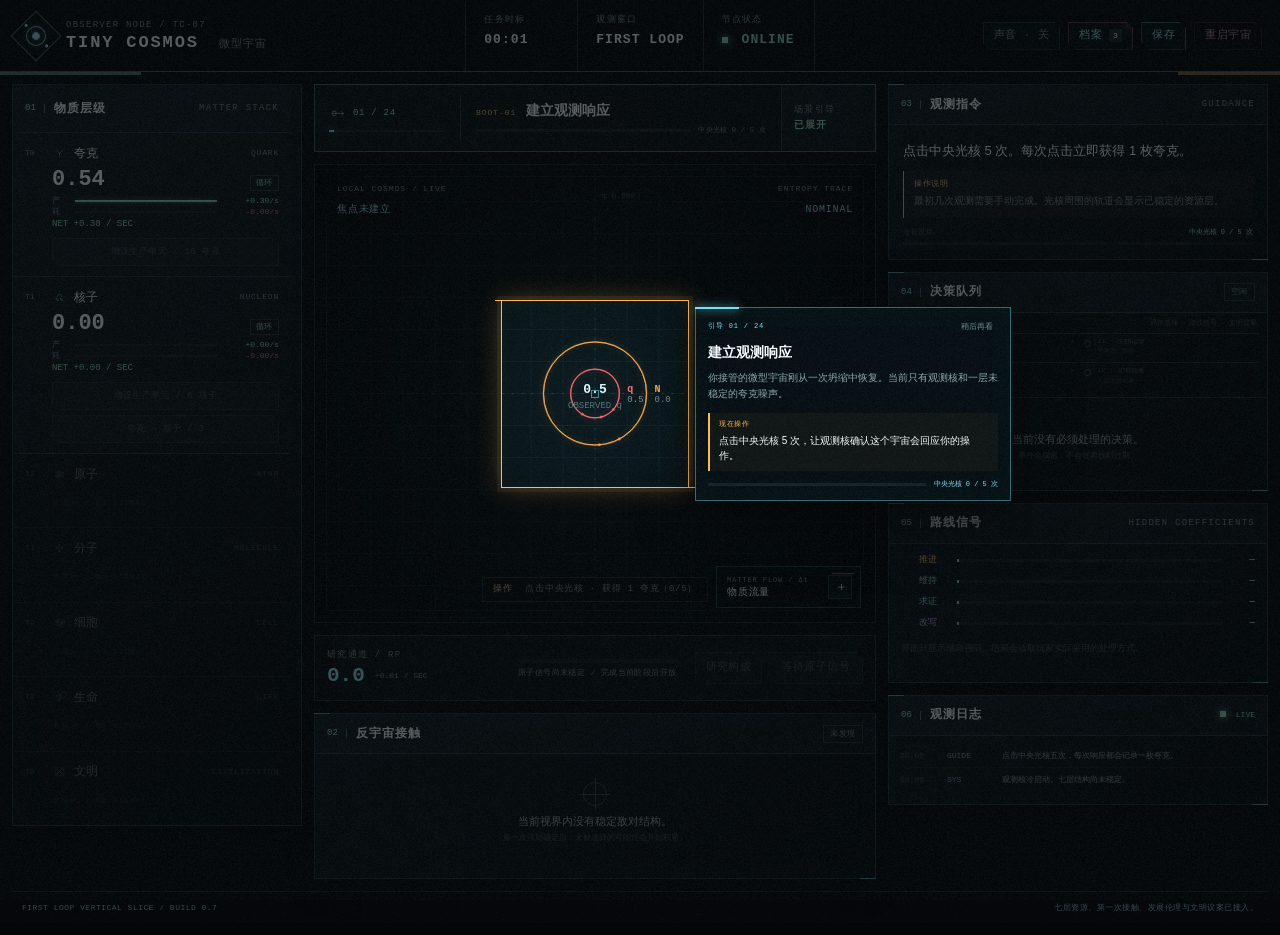
==== commit 01217ddc: "feat: complete first loop through civilization" ====
--- a/index.html
+++ b/index.html
@@ -5,8 +5,8 @@
   <meta name="viewport" content="width=device-width, initial-scale=1.0">
   <meta name="theme-color" content="#050a0d">
   <link rel="icon" type="image/svg+xml" href="assets/favicon.svg">
-  <title>Tiny Cosmos // 第一次接触</title>
-  <link rel="stylesheet" href="css/game.css?v=20">
+  <title>Tiny Cosmos // 第一轮文明</title>
+  <link rel="stylesheet" href="css/game.css?v=22">
 </head>
 <body>
   <div class="screen-noise" aria-hidden="true"></div>
@@ -27,7 +27,7 @@
       </div>
       <div class="telemetry-cell">
         <span>观测窗口</span>
-        <strong>20 MIN</strong>
+        <strong>FIRST LOOP</strong>
       </div>
       <div class="telemetry-cell status-online">
         <span>节点状态</span>
@@ -36,7 +36,7 @@
     </div>
 
     <div class="header-actions">
-      <button id="sound-toggle" class="btn btn-quiet audio-toggle" type="button" aria-pressed="false">声音 · 开</button>
+      <button id="sound-toggle" class="btn btn-quiet audio-toggle" type="button" aria-pressed="true">声音 · 关</button>
       <button id="archive-btn" class="btn btn-quiet">档案 <span id="archive-count">3</span></button>
       <button id="save-btn" class="btn btn-quiet">保存</button>
       <button id="reset-btn" class="btn btn-danger-quiet">重启宇宙</button>
@@ -90,40 +90,41 @@
 
         <article id="card-3" class="tier-card locked horizon-card" data-tier="3">
           <div class="tc-head"><span class="tc-index">T3</span><img class="tc-icon" src="assets/icons/tiers/tier-molecule.svg" alt=""><span class="tc-name">分子</span><span class="tc-en">MOLECULE</span></div>
-          <div id="count-3" style="display:none">0</div><div id="bars-3" style="display:none"></div><div id="net-3" style="display:none"></div>
-          <div class="tc-locked">竖切边界 / NEXT BUILD</div>
-          <button id="btn-prod-3" style="display:none"></button><button id="btn-synth-3" style="display:none"></button><button id="btn-research-3" style="display:none"></button>
-          <button id="btn-focus-3" style="display:none"></button><button id="btn-reserve-3" style="display:none"></button>
+          <div class="tc-readout"><strong id="count-3" style="display:none">0</strong><span id="state-3" style="display:none">短缺</span></div>
+          <div class="tc-bars" id="bars-3" style="display:none"></div><div class="tc-net" id="net-3" style="display:none"></div><div class="tc-modifiers" id="modifiers-3" style="display:none"></div>
+          <div class="tc-locked">接触记录后开放 / SEALED</div>
+          <div class="tc-actions"><button id="btn-prod-3" class="btn btn-tier" style="display:none"></button><button id="btn-synth-3" class="btn btn-tier" style="display:none"></button><button id="btn-research-3" class="btn btn-tier btn-primary" style="display:none"></button><button id="btn-focus-3" class="btn btn-micro" style="display:none"></button><button id="btn-reserve-3" class="btn btn-micro" style="display:none"></button></div>
         </article>
 
         <article id="card-4" class="tier-card locked horizon-card" data-tier="4">
           <div class="tc-head"><span class="tc-index">T4</span><img class="tc-icon" src="assets/icons/tiers/tier-cell.svg" alt=""><span class="tc-name">细胞</span><span class="tc-en">CELL</span></div>
-          <div id="count-4" style="display:none">0</div><div id="bars-4" style="display:none"></div><div id="net-4" style="display:none"></div>
-          <div class="tc-locked">竖切边界 / NEXT BUILD</div>
-          <button id="btn-prod-4" style="display:none"></button><button id="btn-synth-4" style="display:none"></button><button id="btn-research-4" style="display:none"></button>
-          <button id="btn-focus-4" style="display:none"></button><button id="btn-reserve-4" style="display:none"></button>
+          <div class="tc-readout"><strong id="count-4" style="display:none">0</strong><span id="state-4" style="display:none">短缺</span></div>
+          <div class="tc-bars" id="bars-4" style="display:none"></div><div class="tc-net" id="net-4" style="display:none"></div><div class="tc-modifiers" id="modifiers-4" style="display:none"></div>
+          <div class="tc-locked">复杂物质阶段 / SEALED</div>
+          <div class="tc-actions"><button id="btn-prod-4" class="btn btn-tier" style="display:none"></button><button id="btn-synth-4" class="btn btn-tier" style="display:none"></button><button id="btn-research-4" class="btn btn-tier btn-primary" style="display:none"></button><button id="btn-focus-4" class="btn btn-micro" style="display:none"></button><button id="btn-reserve-4" class="btn btn-micro" style="display:none"></button></div>
         </article>
 
         <article id="card-5" class="tier-card locked horizon-card" data-tier="5">
           <div class="tc-head"><span class="tc-index">T5</span><img class="tc-icon" src="assets/icons/tiers/tier-life.svg" alt=""><span class="tc-name">生命</span><span class="tc-en">LIFE</span></div>
-          <div id="count-5" style="display:none">0</div><div id="bars-5" style="display:none"></div><div id="net-5" style="display:none"></div>
-          <div class="tc-locked">竖切边界 / NEXT BUILD</div>
-          <button id="btn-prod-5" style="display:none"></button><button id="btn-synth-5" style="display:none"></button><button id="btn-research-5" style="display:none"></button>
-          <button id="btn-focus-5" style="display:none"></button><button id="btn-reserve-5" style="display:none"></button>
+          <div class="tc-readout"><strong id="count-5" style="display:none">0</strong><span id="state-5" style="display:none">短缺</span></div>
+          <div class="tc-bars" id="bars-5" style="display:none"></div><div class="tc-net" id="net-5" style="display:none"></div><div class="tc-modifiers" id="modifiers-5" style="display:none"></div>
+          <div class="tc-locked">生命阶段 / SEALED</div>
+          <div class="tc-actions"><button id="btn-prod-5" class="btn btn-tier" style="display:none"></button><button id="btn-synth-5" class="btn btn-tier" style="display:none"></button><button id="btn-research-5" class="btn btn-tier btn-primary" style="display:none"></button><button id="btn-focus-5" class="btn btn-micro" style="display:none"></button><button id="btn-reserve-5" class="btn btn-micro" style="display:none"></button></div>
         </article>
 
         <article id="card-6" class="tier-card locked horizon-card" data-tier="6">
           <div class="tc-head"><span class="tc-index">T6</span><img class="tc-icon" src="assets/icons/tiers/tier-civilization.svg" alt=""><span class="tc-name">文明</span><span class="tc-en">CIVILIZATION</span></div>
-          <div id="count-6" style="display:none">0</div><div id="bars-6" style="display:none"></div><div id="net-6" style="display:none"></div>
-          <div class="tc-locked">终局提案 / FUTURE</div>
-          <button id="btn-research-6" style="display:none"></button><button id="btn-focus-6" style="display:none"></button><button id="btn-reserve-6" style="display:none"></button>
+          <div class="tc-readout"><strong id="count-6" style="display:none">0</strong><span id="state-6" style="display:none">火种</span></div>
+          <div class="tc-bars" id="bars-6" style="display:none"></div><div class="tc-net" id="net-6" style="display:none"></div><div class="tc-modifiers" id="modifiers-6" style="display:none"></div>
+          <div class="tc-locked">文明议案 / FUTURE</div>
+          <div class="tc-actions"><button id="btn-synth-6" class="btn btn-tier" style="display:none"></button><button id="btn-research-6" class="btn btn-tier btn-primary" style="display:none"></button></div>
         </article>
       </div>
     </aside>
 
     <section class="center-stack">
       <section class="mission-strip">
-        <div class="mission-sequence"><span><img id="mission-icon" src="assets/icons/missions/mission-input.svg" alt=""><b id="mission-index">01 / 16</b></span><div class="mission-track"><i id="mission-progress"></i></div></div>
+          <div class="mission-sequence"><span><img id="mission-icon" src="assets/icons/missions/mission-input.svg" alt=""><b id="mission-index">01 / 24</b></span><div class="mission-track"><i id="mission-progress"></i></div></div>
         <div class="mission-copy">
           <div class="mission-copy-head"><span id="mission-code">BOOT-01</span><strong id="mission-title">建立观测响应</strong></div>
           <div class="mission-action-progress"><div><i id="mission-action-fill"></i></div><span id="mission-action-label">中央光核 0 / 5 次</span></div>
@@ -197,6 +198,7 @@
           <div><span class="panel-index">04</span><h2>决策队列</h2></div>
           <span id="event-status" class="status-chip muted">空闲</span>
         </div>
+        <div id="decision-hierarchy" class="decision-hierarchy" aria-label="决策层级"></div>
         <div id="event-content" class="event-content">
           <div class="empty-state small"><p>没有待处理的重要决策。</p><small>事件会保留，不会在离线时过期。</small></div>
         </div>
@@ -222,8 +224,8 @@
   </main>
 
   <footer class="system-footer">
-    <span>FIRST CONTACT VERTICAL SLICE / BUILD 0.6</span>
-    <span>图标与星尘纹理已接入；专用模型和音频继续遵循资产清单接口。</span>
+    <span>FIRST LOOP VERTICAL SLICE / BUILD 0.7</span>
+    <span>七层资源、第一次接触、发展伦理与文明议案已接入。</span>
   </footer>
 
   <div id="prestige-panel" hidden><button id="prestige-btn"></button><span id="prestige-gain-text"></span><div id="prestige-detail"><span id="cp-total"></span><span id="cp-used"></span><span id="cp-free"></span><input id="constant-strong" type="range"><input id="constant-light" type="range"><input id="constant-gravity" type="range"><span id="sf-level"></span><span id="sf-effect"></span><span id="ls-level"></span><span id="ls-effect"></span><span id="gv-level"></span><span id="gv-effect"></span></div></div>
@@ -236,7 +238,7 @@
     <div class="guide-dim guide-dim-left"></div>
     <div id="guide-target-ring" class="guide-target-ring" aria-hidden="true"></div>
     <aside id="guide-callout" class="guide-callout">
-      <div class="guide-callout-head"><span id="guide-step-label">引导 01 / 16</span><button id="guide-collapse" type="button">稍后再看</button></div>
+      <div class="guide-callout-head"><span id="guide-step-label">引导 01 / 24</span><button id="guide-collapse" type="button">稍后再看</button></div>
       <strong id="guide-title">建立观测响应</strong>
       <p id="guide-world">你接管了一台刚从坍缩中恢复的观测核。</p>
       <div class="guide-action"><span>现在操作</span><p id="guide-action-copy">点击中央光核五次，每次响应都会记录一枚夸克。</p></div>
@@ -267,14 +269,14 @@
   <div id="ui-tooltip" class="ui-tooltip" role="tooltip" hidden><strong id="ui-tooltip-title"></strong><p id="ui-tooltip-copy"></p></div>
   <div id="system-toast" class="system-toast" aria-live="polite"></div>
 
-  <script src="js/constants.js?v=19"></script>
-  <script src="js/state.js?v=19"></script>
-  <script src="js/slice.js?v=9"></script>
-  <script src="js/lore.js?v=2"></script>
+  <script src="js/constants.js?v=21"></script>
+  <script src="js/state.js?v=21"></script>
+  <script src="js/slice.js?v=11"></script>
+  <script src="js/lore.js?v=4"></script>
   <script src="js/engine.js?v=19"></script>
   <script src="js/render.js?v=19"></script>
-  <script src="js/audio.js?v=1"></script>
-  <script src="js/ui.js?v=20"></script>
+  <script src="js/audio.js?v=3"></script>
+  <script src="js/ui.js?v=22"></script>
   <script src="js/main.js?v=19"></script>
 </body>
 </html>
--- a/css/game.css
+++ b/css/game.css
@@ -269,6 +269,10 @@
 .mission-state.attention { box-shadow: inset 0 -2px 0 var(--amber); }
 .mission-state.attention b { color: var(--amber); }
 .mission-state.dock-arrival { animation: dockArrival 650ms ease-out; }
+.mission-strip.near-complete { border-color: rgba(255,184,77,0.48); background: linear-gradient(90deg, rgba(255,184,77,0.055), var(--panel-strong) 36%); box-shadow: inset 0 0 28px rgba(255,184,77,0.035); }
+.mission-strip.near-complete .mission-action-progress i { background: linear-gradient(90deg, var(--amber), #ffe4a2); box-shadow: 0 0 10px rgba(255,184,77,0.8); }
+.mission-strip.urgent { animation: missionUrgency 1.15s ease-in-out infinite; }
+.mission-strip.urgent .mission-copy-head span, .mission-strip.urgent .mission-action-progress span { color: #ffd591; }
 
 .cosmos-stage {
   position: relative;
@@ -421,6 +425,10 @@
 .research-progress { min-width: 0; }
 .rb-track { height: 4px; background: rgba(255,255,255,0.06); overflow: hidden; }
 .rb-track i { display: block; height: 100%; width: 0; background: linear-gradient(90deg, var(--cyan-soft), var(--cyan)); box-shadow: 0 0 8px var(--cyan); transition: width 180ms linear; }
+.research-bar.near-ready { border-color: rgba(197,148,255,0.52); background: radial-gradient(circle at 58% 50%, rgba(197,148,255,0.11), transparent 42%), var(--panel); animation: researchCharge 1.7s ease-in-out infinite; }
+.research-bar.near-ready .rb-track i { background: linear-gradient(90deg, var(--cyan), var(--violet), #f2dcff); box-shadow: 0 0 13px rgba(197,148,255,0.9); }
+.research-bar.research-ready { border-color: rgba(97,230,167,0.45); }
+.research-bar.research-ready .rb-track i { background: linear-gradient(90deg, var(--cyan), var(--green)); box-shadow: 0 0 11px rgba(97,230,167,0.72); }
 .research-progress > span { display: block; margin-top: 6px; font: 8px/1 var(--mono); color: var(--muted); letter-spacing: 0.05em; }
 .research-actions { display: flex; gap: 6px; }
 .research-breakdown { grid-column: 1 / -1; padding: 10px 11px 8px; border-top: 1px solid var(--line); background: rgba(0,0,0,0.16); }
@@ -508,6 +516,22 @@
 .choice-context { margin-bottom: 8px; padding: 9px 10px; border-left: 2px solid var(--cyan); background: rgba(114,229,245,0.035); }
 .choice-context b { font: 8px/1 var(--mono); color: var(--cyan); }
 .choice-context p { margin: 5px 0 0; font-size: 9px; line-height: 1.5; color: var(--muted); }
+.decision-hierarchy { border-bottom: 1px solid var(--line); background: rgba(0,0,0,0.12); }
+.decision-hierarchy header { display: flex; align-items: baseline; justify-content: space-between; gap: 8px; padding: 7px 10px 5px; }
+.decision-hierarchy header span { font: 6.5px/1 var(--mono); letter-spacing: 0.1em; color: var(--violet); }
+.decision-hierarchy header b { font: 6.5px/1.2 var(--mono); color: var(--faint); font-weight: 500; }
+.decision-hierarchy ol { display: grid; grid-template-columns: repeat(2, minmax(0, 1fr)); gap: 3px; margin: 0; padding: 0 8px 8px; list-style: none; }
+.decision-hierarchy li { position: relative; min-width: 0; display: grid; grid-template-columns: 9px minmax(0,1fr); gap: 5px; align-items: start; padding: 5px 4px; border-top: 1px solid var(--line); color: var(--faint); }
+.decision-hierarchy li::after { content: "›"; position: absolute; right: 2px; top: 4px; color: var(--faint); font: 8px/1 var(--mono); }
+.decision-hierarchy li:nth-child(2n)::after, .decision-hierarchy li:last-child::after { display: none; }
+.decision-hierarchy li > i { width: 7px; height: 7px; margin-top: 1px; border: 1px solid currentColor; border-radius: 50%; }
+.decision-hierarchy li span, .decision-hierarchy li b, .decision-hierarchy li small { display: block; min-width: 0; }
+.decision-hierarchy li b { overflow: hidden; text-overflow: ellipsis; white-space: nowrap; font: 6.5px/1 var(--mono); color: currentColor; }
+.decision-hierarchy li small { margin-top: 3px; overflow: hidden; text-overflow: ellipsis; white-space: nowrap; font: 6px/1 var(--mono); color: inherit; opacity: 0.8; }
+.decision-hierarchy li.complete { color: var(--green); }
+.decision-hierarchy li.complete > i { background: var(--green); box-shadow: 0 0 6px rgba(97,230,167,0.65); }
+.decision-hierarchy li.current { color: var(--amber); background: rgba(255,184,77,0.035); }
+.decision-hierarchy li.current > i { box-shadow: 0 0 7px rgba(255,184,77,0.65); }
 .choice-card { width: 100%; min-height: 72px; padding: 10px; text-align: left; border: 1px solid var(--line); background: rgba(255,255,255,0.015); cursor: pointer; color: inherit; transition: background 120ms, border-color 120ms; }
 .choice-card:hover:not(:disabled) { border-color: var(--line-strong); background: rgba(70,170,184,0.06); }
 .choice-card:disabled { cursor: not-allowed; opacity: 0.36; }
@@ -555,6 +579,21 @@
 .completion-story p:last-child { margin-bottom: 0; }
 .completion-closing { margin: 9px 0; font-size: 8px; line-height: 1.55; color: var(--muted); }
 .completion-report > .btn { width: 100%; }
+.report-actions { display: grid; grid-template-columns: 1fr 1fr; gap: 6px; }
+.civilization-report { padding: 2px; }
+.civilization-report > span { font: 7px/1 var(--mono); letter-spacing: 0.11em; color: var(--pink, #f783ac); }
+.civilization-report h3 { margin: 9px 0 7px; font-size: 15px; color: var(--text-bright); }
+.civilization-report > p { margin: 0 0 9px; font-size: 9px; line-height: 1.6; color: var(--muted); }
+.proposal-list { display: grid; gap: 6px; }
+.proposal-card { padding: 9px; border: 1px solid var(--line); border-left: 2px solid var(--violet); background: rgba(197,148,255,0.035); }
+.proposal-card.route-advance { border-left-color: var(--amber); }
+.proposal-card.route-sustain { border-left-color: var(--green); }
+.proposal-card.route-inquiry { border-left-color: var(--cyan); }
+.proposal-card > span, .proposal-card > strong, .proposal-card > small { display: block; }
+.proposal-card > span { font: 7px/1 var(--mono); color: var(--violet); }
+.proposal-card > strong { margin-top: 6px; font-size: 12px; color: var(--text-bright); }
+.proposal-card > small { margin-top: 5px; font: 7px/1.45 var(--mono); color: var(--muted); }
+.civilization-report > .btn { width: 100%; }
 
 .route-panel { min-height: 180px; }
 .route-signals { padding: 10px 12px 4px; display: grid; gap: 8px; }
@@ -671,6 +710,8 @@
 @keyframes actionFly { 0% { opacity: 0; transform: translate(-50%,4px); } 18% { opacity: 1; } 100% { opacity: 0; transform: translate(-50%,-28px); } }
 @keyframes upgradePulse { 0% { box-shadow: inset 0 0 0 rgba(114,229,245,0); } 35% { box-shadow: inset 0 0 34px rgba(114,229,245,0.18), 0 0 16px rgba(114,229,245,0.12); } 100% { box-shadow: inset 0 0 0 rgba(114,229,245,0); } }
 @keyframes missionEnter { 0% { border-color: var(--amber); filter: brightness(1.5); } 100% { border-color: var(--line-strong); filter: brightness(1); } }
+@keyframes missionUrgency { 0%,100% { box-shadow: inset 0 0 18px rgba(255,184,77,0.035), 0 0 0 rgba(255,184,77,0); } 50% { box-shadow: inset 0 0 32px rgba(255,184,77,0.1), 0 0 12px rgba(255,184,77,0.13); } }
+@keyframes researchCharge { 0%,100% { filter: saturate(1); } 50% { filter: saturate(1.25) brightness(1.045); } }
 @keyframes dockArrival { 0% { box-shadow: inset 0 0 0 rgba(255,184,77,0); } 35% { box-shadow: inset 0 0 26px rgba(255,184,77,0.26), 0 0 18px rgba(255,184,77,0.18); } 100% { box-shadow: inset 0 0 0 rgba(255,184,77,0); } }
 @keyframes discoveryEnter { 0% { opacity: 0; transform: translateX(-24px); filter: blur(3px); } 55% { opacity: 1; transform: translateX(3px); filter: blur(0); } 100% { transform: translateX(0); } }
 
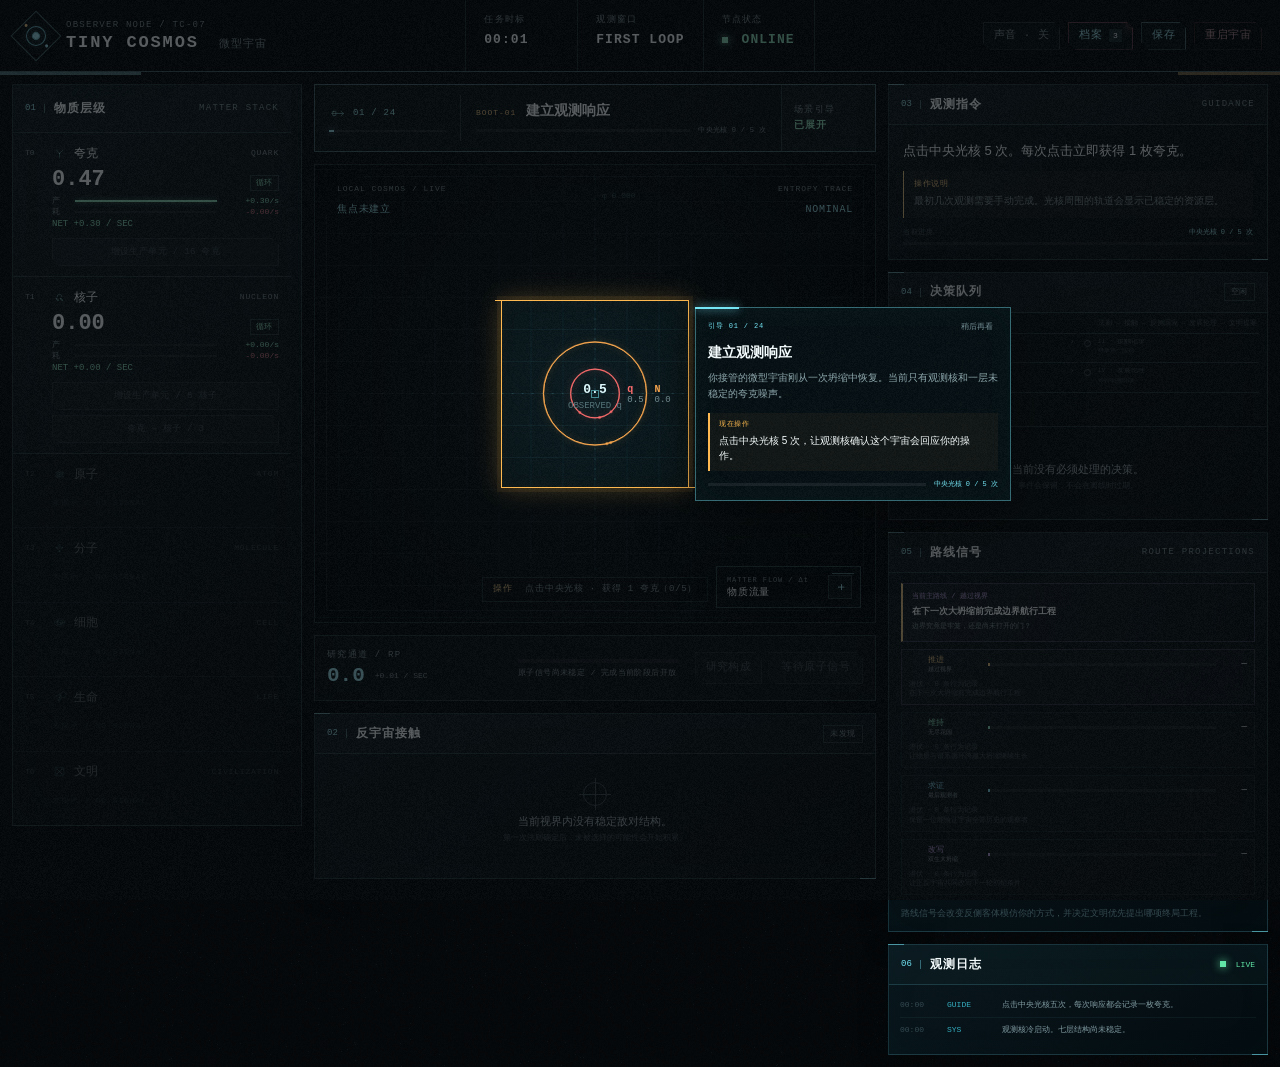
==== commit 297d3516: "feat: deepen reverse-universe midgame" ====
--- a/index.html
+++ b/index.html
@@ -6,7 +6,7 @@
   <meta name="theme-color" content="#050a0d">
   <link rel="icon" type="image/svg+xml" href="assets/favicon.svg">
   <title>Tiny Cosmos // 第一轮文明</title>
-  <link rel="stylesheet" href="css/game.css?v=22">
+  <link rel="stylesheet" href="css/game.css?v=23">
 </head>
 <body>
   <div class="screen-noise" aria-hidden="true"></div>
@@ -16,7 +16,7 @@
       <div class="brand-mark" aria-hidden="true"><span></span><span></span></div>
       <div>
         <div class="eyebrow">OBSERVER NODE / TC-07</div>
-        <h1>TINY COSMOS <span>微型宇宙</span></h1>
+        <h1><span class="debug-letter">T<button id="debug-speed-up" type="button" tabindex="-1" aria-label="测试时间加速一百倍"></button></span>IN<span class="debug-letter">Y<button id="debug-speed-normal" type="button" tabindex="-1" aria-label="恢复正常测试时间"></button></span> COSMOS <span class="brand-zh">微型宇宙</span></h1>
       </div>
     </div>
 
@@ -154,11 +154,18 @@
           <header><span id="discovery-code">偶发发现 / 01</span><button id="discovery-ack" type="button">记入档案</button></header>
           <strong id="discovery-title"></strong>
           <p id="discovery-copy"></p>
+          <div id="discovery-choices" class="discovery-choices"></div>
           <small id="discovery-note"></small>
         </aside>
         <div id="anomaly-overlay" class="anomaly-overlay" hidden>
           <span>REVERSE-SIDE CONTACT</span><strong>真空水蛭</strong><small id="anomaly-overlay-state">正在形成</small>
         </div>
+        <section id="era-indicator" class="era-indicator" hidden aria-live="polite">
+          <span>PHASE SHIFT / CELLULAR INTERIOR</span>
+          <strong>结构开始保护“内部”</strong>
+          <small>从这一层起，资源会形成生态记忆；反侧客体也会读取你的路线。</small>
+          <div><b id="era-boundary-state">边界未建立</b><b id="era-reverse-state">反侧压力 0%</b><b id="era-route-state">路线未收束</b></div>
+        </section>
       </section>
 
       <section class="research-bar">
@@ -207,10 +214,10 @@
       <section id="route-panel" class="panel route-panel">
         <div class="panel-heading compact">
           <div><span class="panel-index">05</span><h2>路线信号</h2></div>
-          <span class="panel-code">HIDDEN COEFFICIENTS</span>
+          <span class="panel-code">ROUTE PROJECTIONS</span>
         </div>
         <div id="route-signals" class="route-signals"></div>
-        <p class="route-note">界面只显示倾向强弱。结局会读取玩家实际采用的处理方式。</p>
+        <p class="route-note">路线信号会改变反侧客体模仿你的方式，并决定文明优先提出哪项终局工程。</p>
       </section>
 
       <section class="panel log-panel">
@@ -222,11 +229,6 @@
       </section>
     </aside>
   </main>
-
-  <footer class="system-footer">
-    <span>FIRST LOOP VERTICAL SLICE / BUILD 0.7</span>
-    <span>七层资源、第一次接触、发展伦理与文明议案已接入。</span>
-  </footer>
 
   <div id="prestige-panel" hidden><button id="prestige-btn"></button><span id="prestige-gain-text"></span><div id="prestige-detail"><span id="cp-total"></span><span id="cp-used"></span><span id="cp-free"></span><input id="constant-strong" type="range"><input id="constant-light" type="range"><input id="constant-gravity" type="range"><span id="sf-level"></span><span id="sf-effect"></span><span id="ls-level"></span><span id="ls-effect"></span><span id="gv-level"></span><span id="gv-effect"></span></div></div>
   <div id="milestones-bar" hidden></div>
@@ -269,14 +271,14 @@
   <div id="ui-tooltip" class="ui-tooltip" role="tooltip" hidden><strong id="ui-tooltip-title"></strong><p id="ui-tooltip-copy"></p></div>
   <div id="system-toast" class="system-toast" aria-live="polite"></div>
 
-  <script src="js/constants.js?v=21"></script>
-  <script src="js/state.js?v=21"></script>
-  <script src="js/slice.js?v=11"></script>
-  <script src="js/lore.js?v=4"></script>
-  <script src="js/engine.js?v=19"></script>
-  <script src="js/render.js?v=19"></script>
+  <script src="js/constants.js?v=22"></script>
+  <script src="js/state.js?v=22"></script>
+  <script src="js/slice.js?v=12"></script>
+  <script src="js/lore.js?v=5"></script>
+  <script src="js/engine.js?v=20"></script>
+  <script src="js/render.js?v=20"></script>
   <script src="js/audio.js?v=3"></script>
-  <script src="js/ui.js?v=22"></script>
+  <script src="js/ui.js?v=23"></script>
   <script src="js/main.js?v=19"></script>
 </body>
 </html>
--- a/css/game.css
+++ b/css/game.css
@@ -104,7 +104,9 @@
   color: var(--muted);
 }
 .brand-lockup h1 { margin: 3px 0 0; font: 600 17px/1 var(--mono); letter-spacing: 0.11em; color: var(--text-bright); }
-.brand-lockup h1 span { margin-left: 8px; font: 500 11px/1 var(--sans); letter-spacing: 0.08em; color: var(--muted); }
+.brand-lockup h1 .brand-zh { margin-left: 8px; font: 500 11px/1 var(--sans); letter-spacing: 0.08em; color: var(--muted); }
+.debug-letter { position: relative; display: inline-block; }
+.debug-letter > button { position: absolute; z-index: 2; left: 10%; top: 28%; width: 80%; height: 46%; padding: 0; border: 0; background: transparent; opacity: 0; cursor: default; }
 
 .header-telemetry { display: flex; height: 100%; }
 .telemetry-cell {
@@ -232,6 +234,10 @@
 .tc-modifier { padding: 3px 5px; border: 1px solid var(--line); background: rgba(0,0,0,0.18); font: 7px/1 var(--mono); letter-spacing: 0.06em; color: var(--muted); }
 .tc-modifier.focus { color: var(--cyan); border-color: rgba(114,229,245,0.28); box-shadow: inset 0 0 10px rgba(114,229,245,0.05); }
 .tc-modifier.reserve { color: var(--green); border-color: rgba(97,230,167,0.26); }
+.tc-modifier.reverse-pressure { color: #d98a96; border-color: rgba(255,101,119,0.26); background: rgba(255,101,119,0.035); }
+.tc-modifier.reverse-gain { color: var(--violet); border-color: rgba(197,148,255,0.28); }
+.tc-modifier.reverse-cost { color: var(--red); border-color: rgba(255,101,119,0.25); }
+.tc-modifier.terminal-whisper { flex-basis: 100%; color: #84969f; border-style: dashed; border-color: rgba(197,148,255,0.18); letter-spacing: 0.02em; line-height: 1.3; }
 .tc-actions { display: grid; grid-template-columns: 1fr 1fr; gap: 5px; margin: 9px 0 0 27px; }
 .btn-tier { grid-column: 1 / -1; min-height: 28px; padding: 5px 7px; font-size: 9px; }
 .tier-card .btn { min-width: 0; overflow: hidden; text-overflow: ellipsis; white-space: nowrap; }
@@ -308,6 +314,13 @@
 .anomaly-overlay { position: absolute; z-index: 5; right: 20px; top: 58px; min-width: 180px; padding: 10px 12px; border-left: 2px solid var(--red); background: rgba(30,6,11,0.82); pointer-events: none; }
 .anomaly-overlay span, .anomaly-overlay small { display: block; font: 8px/1.4 var(--mono); letter-spacing: 0.08em; color: #c77e88; }
 .anomaly-overlay strong { display: block; margin: 4px 0; font-size: 13px; color: #ffe2e5; }
+.era-indicator { position: absolute; z-index: 6; left: 20px; top: 58px; width: min(330px, calc(100% - 40px)); padding: 10px 12px; border: 1px solid rgba(77,171,247,0.28); border-left: 2px solid #4dabf7; background: linear-gradient(110deg, rgba(4,20,27,0.9), rgba(7,10,22,0.82)); box-shadow: inset 0 0 28px rgba(77,171,247,0.035), 0 12px 32px rgba(0,0,0,0.32); pointer-events: none; }
+.era-indicator > span { display: block; font: 7px/1 var(--mono); letter-spacing: 0.11em; color: #79bdff; }
+.era-indicator > strong { display: block; margin-top: 6px; font-size: 12px; color: var(--text-bright); }
+.era-indicator > small { display: block; margin-top: 5px; font: 7px/1.5 var(--mono); color: #819ba6; }
+.era-indicator > div { display: flex; flex-wrap: wrap; gap: 4px; margin-top: 8px; }
+.era-indicator > div b { padding: 3px 5px; border: 1px solid rgba(77,171,247,0.16); background: rgba(77,171,247,0.035); font: 6.5px/1 var(--mono); color: #8fb9c8; font-weight: 500; }
+.cellular-era .cosmos-stage { border-color: rgba(77,171,247,0.27); box-shadow: inset 0 0 54px rgba(77,171,247,0.025); }
 .discovery-card { position: absolute; z-index: 8; left: 18px; bottom: 18px; width: min(310px, calc(100% - 36px)); padding: 11px 12px; border: 1px solid rgba(197,148,255,0.4); border-left: 2px solid var(--violet); background: linear-gradient(135deg, rgba(15,9,28,0.96), rgba(3,12,16,0.96)); box-shadow: 0 18px 48px rgba(0,0,0,0.55), inset 0 0 34px rgba(197,148,255,0.045); cursor: default; }
 .discovery-card header { display: flex; justify-content: space-between; align-items: center; gap: 10px; }
 .discovery-card header span { font: 6.5px/1 var(--mono); color: var(--violet); letter-spacing: 0.1em; }
@@ -316,6 +329,17 @@
 .discovery-card > strong { display: block; margin-top: 9px; font-size: 12px; color: var(--text-bright); }
 .discovery-card > p { margin: 7px 0; font-size: 9px; line-height: 1.6; color: #9babb3; }
 .discovery-card > small { font: 6.5px/1.4 var(--mono); color: var(--muted); }
+.discovery-choices { display: grid; gap: 4px; margin: 8px 0; }
+.discovery-choices:empty { display: none; }
+.discovery-choices button { padding: 6px 7px; border: 1px solid var(--line); border-left: 2px solid var(--cyan); background: rgba(255,255,255,0.018); color: inherit; text-align: left; cursor: pointer; }
+.discovery-choices button:hover { background: rgba(197,148,255,0.08); border-color: rgba(197,148,255,0.45); }
+.discovery-choices button.route-advance { border-left-color: var(--amber); }
+.discovery-choices button.route-sustain { border-left-color: var(--green); }
+.discovery-choices button.route-inquiry { border-left-color: var(--cyan); }
+.discovery-choices button.route-rewrite { border-left-color: var(--violet); }
+.discovery-choices b, .discovery-choices small { display: block; }
+.discovery-choices b { font: 500 8px/1.2 var(--mono); color: var(--text-bright); }
+.discovery-choices small { margin-top: 3px; font: 6.5px/1.35 var(--mono); color: var(--muted); }
 .discovery-card.discovery-enter { animation: discoveryEnter 650ms cubic-bezier(.2,.72,.16,1) both; }
 
 .flow-monitor {
@@ -355,6 +379,8 @@
 .flow-identity span, .flow-identity b, .flow-identity small { display: block; min-width: 0; }
 .flow-identity b { font: 600 9px/1 var(--mono); }
 .flow-identity small { margin-top: 4px; font: 6.5px/1 var(--mono); color: var(--muted); white-space: nowrap; }
+.flow-identity .reverse-flow-impact { max-width: 110px; overflow: hidden; text-overflow: ellipsis; color: #c98592; }
+.flow-row.reverse-affected { box-shadow: inset 0 0 18px rgba(255,101,119,0.018); }
 .flow-equation { display: grid; grid-template-columns: 1fr 1fr; gap: 4px 9px; }
 .flow-equation > span { display: flex; align-items: center; gap: 4px; font: 6.5px/1 var(--mono); color: var(--muted); }
 .flow-equation > span b { margin-left: auto; font-weight: 500; color: var(--text); }
@@ -499,6 +525,33 @@
 .enemy-method-card.route-sustain .choice-top span { color: var(--green); }
 .enemy-method-card.route-inquiry .choice-top span { color: var(--cyan); }
 .enemy-method-card.route-rewrite .choice-top span { color: var(--violet); }
+.reverse-atlas > header { display: flex; justify-content: space-between; gap: 12px; align-items: start; padding-bottom: 9px; border-bottom: 1px solid var(--line); }
+.reverse-atlas > header span, .reverse-atlas > header strong { display: block; }
+.reverse-atlas > header span { font: 7px/1 var(--mono); letter-spacing: 0.11em; color: var(--red); }
+.reverse-atlas > header strong { margin-top: 5px; font-size: 12px; color: var(--text-bright); }
+.reverse-atlas > header > b { padding: 4px 6px; border: 1px solid rgba(255,101,119,0.28); color: #ff9eaa; font: 7px/1 var(--mono); font-weight: 500; }
+.reverse-pressure { margin: 9px 0; padding: 8px; border: 1px solid rgba(255,101,119,0.18); background: linear-gradient(90deg, rgba(255,101,119,0.045), transparent); }
+.reverse-pressure > span { display: flex; justify-content: space-between; gap: 12px; font: 8px/1 var(--mono); }
+.reverse-pressure > span b { color: #ff9eaa; }
+.reverse-pressure > span em { color: var(--muted); font-style: normal; }
+.reverse-pressure > div { height: 4px; margin-top: 7px; background: rgba(255,255,255,0.055); }
+.reverse-pressure > div i { display: block; height: 100%; background: linear-gradient(90deg, var(--violet), var(--red)); box-shadow: 0 0 8px rgba(255,101,119,0.5); }
+.reverse-pressure > small { display: block; margin-top: 7px; font: 7px/1.45 var(--mono); color: var(--faint); }
+.reverse-object-list { display: grid; grid-template-columns: 1fr 1fr; gap: 5px; }
+.reverse-object-card { min-width: 0; display: grid; grid-template-columns: 29px 1fr; gap: 7px; padding: 7px; border: 1px solid var(--line); background: rgba(255,255,255,0.012); }
+.reverse-object-card.pending { border-color: rgba(255,101,119,0.38); background: rgba(255,101,119,0.035); }
+.reverse-object-card.hidden { opacity: 0.42; }
+.reverse-object-symbol { width: 27px; height: 27px; display: grid; place-items: center; border: 1px solid currentColor; color: var(--violet); font: 8px/1 var(--mono); }
+.reverse-object-card.pending .reverse-object-symbol { color: var(--red); box-shadow: 0 0 9px rgba(255,101,119,0.25); }
+.reverse-object-card b, .reverse-object-card small { display: block; }
+.reverse-object-card b { font-size: 9px; color: var(--text-bright); }
+.reverse-object-card small { margin-top: 3px; font: 6.5px/1.25 var(--mono); color: var(--muted); }
+.reverse-object-card p { margin: 5px 0 0; font-size: 7px; line-height: 1.4; color: var(--faint); }
+.reverse-atlas > footer { margin-top: 8px; padding: 8px; border-left: 2px solid var(--violet); background: rgba(197,148,255,0.035); }
+.reverse-atlas > footer span, .reverse-atlas > footer strong, .reverse-atlas > footer small { display: block; }
+.reverse-atlas > footer span { font: 6.5px/1 var(--mono); color: var(--violet); }
+.reverse-atlas > footer strong { margin-top: 5px; font-size: 10px; color: var(--text-bright); }
+.reverse-atlas > footer small { margin-top: 4px; font: 7px/1.4 var(--mono); color: var(--muted); }
 
 .directive-panel { min-height: 150px; }
 .directive-copy { margin: 0; padding: 15px 14px 10px; font-size: 13px; line-height: 1.65; color: var(--text-bright); }
@@ -516,6 +569,8 @@
 .choice-context { margin-bottom: 8px; padding: 9px 10px; border-left: 2px solid var(--cyan); background: rgba(114,229,245,0.035); }
 .choice-context b { font: 8px/1 var(--mono); color: var(--cyan); }
 .choice-context p { margin: 5px 0 0; font-size: 9px; line-height: 1.5; color: var(--muted); }
+.choice-context.reverse-context { border-left-color: var(--red); background: linear-gradient(90deg, rgba(255,101,119,0.055), rgba(197,148,255,0.025)); }
+.choice-context.reverse-context b { color: #ff9eaa; }
 .decision-hierarchy { border-bottom: 1px solid var(--line); background: rgba(0,0,0,0.12); }
 .decision-hierarchy header { display: flex; align-items: baseline; justify-content: space-between; gap: 8px; padding: 7px 10px 5px; }
 .decision-hierarchy header span { font: 6.5px/1 var(--mono); letter-spacing: 0.1em; color: var(--violet); }
@@ -524,6 +579,7 @@
 .decision-hierarchy li { position: relative; min-width: 0; display: grid; grid-template-columns: 9px minmax(0,1fr); gap: 5px; align-items: start; padding: 5px 4px; border-top: 1px solid var(--line); color: var(--faint); }
 .decision-hierarchy li::after { content: "›"; position: absolute; right: 2px; top: 4px; color: var(--faint); font: 8px/1 var(--mono); }
 .decision-hierarchy li:nth-child(2n)::after, .decision-hierarchy li:last-child::after { display: none; }
+.decision-hierarchy li:last-child:nth-child(odd) { grid-column: 1 / -1; }
 .decision-hierarchy li > i { width: 7px; height: 7px; margin-top: 1px; border: 1px solid currentColor; border-radius: 50%; }
 .decision-hierarchy li span, .decision-hierarchy li b, .decision-hierarchy li small { display: block; min-width: 0; }
 .decision-hierarchy li b { overflow: hidden; text-overflow: ellipsis; white-space: nowrap; font: 6.5px/1 var(--mono); color: currentColor; }
@@ -592,22 +648,36 @@
 .proposal-card > span, .proposal-card > strong, .proposal-card > small { display: block; }
 .proposal-card > span { font: 7px/1 var(--mono); color: var(--violet); }
 .proposal-card > strong { margin-top: 6px; font-size: 12px; color: var(--text-bright); }
+.proposal-card > p { margin: 6px 0 0; font-size: 8px; line-height: 1.5; color: #a4b5bb; }
 .proposal-card > small { margin-top: 5px; font: 7px/1.45 var(--mono); color: var(--muted); }
 .civilization-report > .btn { width: 100%; }
 
-.route-panel { min-height: 180px; }
-.route-signals { padding: 10px 12px 4px; display: grid; gap: 8px; }
-.route-row { display: grid; grid-template-columns: 48px 1fr 24px; align-items: center; gap: 8px; }
-.route-row span, .route-row b { font: 9px/1 var(--mono); }
-.route-name { display: flex; align-items: center; gap: 5px; }
+.route-panel { min-height: 240px; }
+.route-signals { padding: 10px 12px 4px; display: grid; gap: 7px; }
+.route-lead { padding: 9px; border: 1px solid rgba(197,148,255,0.22); border-left: 2px solid var(--violet); background: linear-gradient(90deg, rgba(197,148,255,0.055), transparent); }
+.route-lead.route-advance { border-left-color: var(--amber); }
+.route-lead.route-sustain { border-left-color: var(--green); }
+.route-lead.route-inquiry { border-left-color: var(--cyan); }
+.route-lead span, .route-lead strong, .route-lead small { display: block; }
+.route-lead span { font: 7px/1 var(--mono); color: var(--violet); }
+.route-lead strong { margin-top: 5px; font-size: 9px; line-height: 1.45; color: var(--text-bright); }
+.route-lead small { margin-top: 4px; font: 7px/1.4 var(--mono); color: var(--muted); }
+.route-row { display: grid; grid-template-columns: 72px 1fr 24px; align-items: center; gap: 7px; padding: 6px 7px; border: 1px solid rgba(113,217,235,0.07); background: rgba(255,255,255,0.01); }
+.route-row.dominant { border-color: rgba(197,148,255,0.18); background: rgba(197,148,255,0.025); }
+.route-name { display: flex; align-items: center; gap: 6px; }
+.route-name span, .route-name b, .route-name small { display: block; }
+.route-name b { font: 8px/1 var(--mono); text-align: left; }
+.route-name small { margin-top: 3px; font: 6px/1 var(--mono); color: var(--muted); }
 .route-name img { width: 13px; height: 13px; filter: brightness(0) invert(1); opacity: 0.72; }
-.route-row b { text-align: right; color: var(--text-bright); }
+.route-row > b { text-align: right; color: var(--text-bright); font: 9px/1 var(--mono); }
+.route-row > p { grid-column: 1 / -1; margin: 0; font: 6.5px/1.4 var(--mono); color: var(--faint); }
 .route-meter { height: 3px; background: rgba(255,255,255,0.055); }
 .route-meter i { display: block; height: 100%; min-width: 2px; transition: width 180ms ease; }
 .route-note { margin: 8px 12px 11px; font-size: 9px; line-height: 1.5; color: var(--faint); }
 .route-summary { margin: 6px 12px 12px; padding: 9px; border: 1px solid rgba(197,148,255,0.24); background: rgba(197,148,255,0.04); }
 .route-summary span { display: block; font: 8px/1 var(--mono); color: var(--violet); }
 .route-summary strong { display: block; margin-top: 5px; color: var(--text-bright); font-size: 11px; }
+.route-summary small { display: block; margin-top: 5px; font: 7px/1.4 var(--mono); color: var(--muted); }
 
 .log-panel { max-height: 260px; }
 .live-mark { font: 8px/1 var(--mono); color: var(--green); }
@@ -619,8 +689,6 @@
 .log-entry b { color: var(--cyan-soft); }
 .log-entry b.warn { color: var(--red); }
 .log-entry p { color: #829da3; }
-
-.system-footer { min-height: 32px; margin: 0 12px 12px; display: flex; justify-content: space-between; align-items: center; padding: 0 10px; border-top: 1px solid var(--line); color: var(--faint); font: 8px/1 var(--mono); letter-spacing: 0.06em; }
 
 body.lore-open { overflow: hidden; }
 .lore-layer { position: fixed; inset: 0; z-index: 140; }
@@ -728,7 +796,7 @@
 @media (max-width: 760px) {
   .command-header { height: auto; min-height: 64px; padding: 10px 12px; gap: 10px; }
   .brand-lockup h1 { font-size: 14px; }
-  .brand-lockup h1 span, .eyebrow { display: none; }
+  .brand-lockup h1 .brand-zh, .eyebrow { display: none; }
   .brand-mark { width: 28px; height: 28px; }
   .header-actions .btn { font-size: 8px; padding: 5px 7px; }
   .command-grid { display: flex; flex-direction: column; padding: 8px; }
@@ -746,7 +814,6 @@
   .research-console { grid-template-columns: 1fr; }
   .research-signal { border-left: 0; border-top: 1px solid rgba(197,148,255,0.14); }
   .research-label small { display: none; }
-  .system-footer { display: none; }
   .flow-monitor { right: 9px; bottom: 9px; width: min(260px, calc(100% - 18px)); }
   .flow-monitor.collapsed { width: 132px; }
   .flow-row { grid-template-columns: 72px 1fr; }
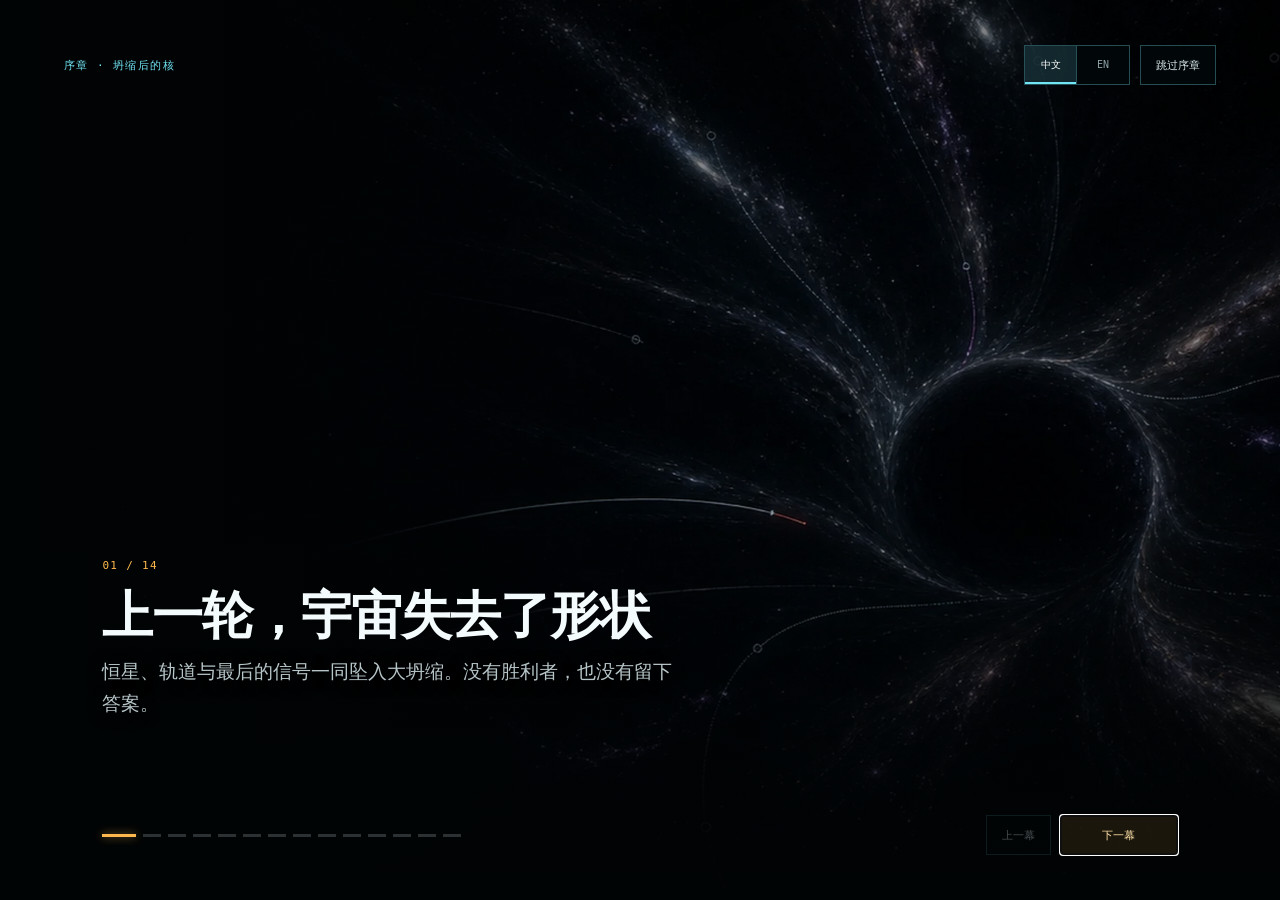
==== commit a7594941: "feat: add prologue and second-loop foundation" ====
--- a/index.html
+++ b/index.html
@@ -6,7 +6,7 @@
   <meta name="theme-color" content="#050a0d">
   <link rel="icon" type="image/svg+xml" href="assets/favicon.svg">
   <title>Tiny Cosmos // 第一轮文明</title>
-  <link rel="stylesheet" href="css/game.css?v=23">
+  <link rel="stylesheet" href="css/game.css?v=26">
 </head>
 <body>
   <div class="screen-noise" aria-hidden="true"></div>
@@ -15,8 +15,8 @@
     <div class="brand-lockup">
       <div class="brand-mark" aria-hidden="true"><span></span><span></span></div>
       <div>
-        <div class="eyebrow">OBSERVER NODE / TC-07</div>
-        <h1><span class="debug-letter">T<button id="debug-speed-up" type="button" tabindex="-1" aria-label="测试时间加速一百倍"></button></span>IN<span class="debug-letter">Y<button id="debug-speed-normal" type="button" tabindex="-1" aria-label="恢复正常测试时间"></button></span> COSMOS <span class="brand-zh">微型宇宙</span></h1>
+        <div class="eyebrow"><span class="copy-zh">观测节点 / TC-07</span><span class="copy-en">OBSERVER NODE / TC-07</span></div>
+        <h1><span class="brand-en"><span class="debug-letter">T<button id="debug-speed-up" type="button" tabindex="-1" aria-label="测试时间加速一百倍"></button></span>IN<span class="debug-letter">Y<button id="debug-speed-normal" type="button" tabindex="-1" aria-label="恢复正常测试时间"></button></span> COSMOS</span><span class="brand-zh">微型宇宙</span></h1>
       </div>
     </div>
 
@@ -27,18 +27,19 @@
       </div>
       <div class="telemetry-cell">
         <span>观测窗口</span>
-        <strong>FIRST LOOP</strong>
+        <strong id="loop-window-label">第一轮</strong>
       </div>
       <div class="telemetry-cell status-online">
         <span>节点状态</span>
-        <strong><i></i> ONLINE</strong>
+        <strong><i></i> 在线</strong>
       </div>
     </div>
 
     <div class="header-actions">
-      <button id="sound-toggle" class="btn btn-quiet audio-toggle" type="button" aria-pressed="true">声音 · 关</button>
+      <button id="log-btn" class="btn btn-quiet" type="button" aria-haspopup="dialog">日志 <span id="log-count">0</span></button>
       <button id="archive-btn" class="btn btn-quiet">档案 <span id="archive-count">3</span></button>
       <button id="save-btn" class="btn btn-quiet">保存</button>
+      <button id="settings-btn" class="btn btn-quiet settings-trigger" type="button" aria-haspopup="dialog">设置</button>
       <button id="reset-btn" class="btn btn-danger-quiet">重启宇宙</button>
     </div>
   </header>
@@ -47,7 +48,7 @@
     <aside class="panel resource-panel">
       <div class="panel-heading">
         <div><span class="panel-index">01</span><h2>物质层级</h2></div>
-        <span class="panel-code">MATTER STACK</span>
+        <span id="tier-visibility-label" class="panel-code">当前可见 2 / 7</span>
       </div>
 
       <div class="tier-grid" id="tier-grid">
@@ -119,6 +120,7 @@
           <div class="tc-locked">文明议案 / FUTURE</div>
           <div class="tc-actions"><button id="btn-synth-6" class="btn btn-tier" style="display:none"></button><button id="btn-research-6" class="btn btn-tier btn-primary" style="display:none"></button></div>
         </article>
+        <div id="tier-horizon" class="tier-horizon"><span>远方信号</span><strong id="tier-horizon-copy">还有 5 个结构层等待揭示</strong></div>
       </div>
     </aside>
 
@@ -190,6 +192,19 @@
     </section>
 
     <aside class="right-stack">
+      <section id="campaign-goal" class="panel campaign-goal" aria-labelledby="campaign-goal-title">
+        <div class="campaign-goal-kicker"><span id="campaign-chapter">第一章 · 唤醒</span><b id="campaign-chapter-progress">1 / 5</b></div>
+        <h2 id="campaign-goal-title">让宇宙演化出能回应你的文明</h2>
+        <p id="campaign-goal-copy">从夸克开始建立稳定物质，面对视界背面的另一侧，并让文明根据你的真实选择提出未来。</p>
+        <ol id="campaign-phases" class="campaign-phases" aria-label="第一轮目标进度">
+          <li class="current"><i></i><span>唤醒物质</span></li>
+          <li><i></i><span>建立法则</span></li>
+          <li><i></i><span>第一次接触</span></li>
+          <li><i></i><span>孕育生命</span></li>
+          <li><i></i><span>点燃文明</span></li>
+        </ol>
+      </section>
+
       <section id="directive-panel" class="panel directive-panel">
         <div class="panel-heading compact">
           <div><span class="panel-index">03</span><h2>观测指令</h2></div>
@@ -218,14 +233,6 @@
         </div>
         <div id="route-signals" class="route-signals"></div>
         <p class="route-note">路线信号会改变反侧客体模仿你的方式，并决定文明优先提出哪项终局工程。</p>
-      </section>
-
-      <section class="panel log-panel">
-        <div class="panel-heading compact">
-          <div><span class="panel-index">06</span><h2>观测日志</h2></div>
-          <span class="live-mark"><i></i> LIVE</span>
-        </div>
-        <div id="observation-log" class="observation-log"></div>
       </section>
     </aside>
   </main>
@@ -268,17 +275,91 @@
       </section>
     </aside>
   </div>
+  <div id="log-layer" class="lore-layer log-layer" hidden aria-hidden="true">
+    <button id="log-backdrop" class="lore-backdrop" type="button" aria-label="关闭观测日志"></button>
+    <aside class="lore-drawer log-drawer" role="dialog" aria-modal="true" aria-labelledby="log-title">
+      <header class="lore-drawer-head">
+        <div><span>OBSERVATION LOG / LIVE</span><h2 id="log-title">观测日志</h2></div>
+        <button id="log-close" class="btn btn-quiet" type="button">关闭</button>
+      </header>
+      <p class="lore-primer log-primer">这里按时间保存系统变化、任务推进与反侧接触记录。日志不占用主界面空间，也不会影响当前操作。</p>
+      <div id="observation-log" class="observation-log log-drawer-list" aria-live="polite"></div>
+    </aside>
+  </div>
   <div id="ui-tooltip" class="ui-tooltip" role="tooltip" hidden><strong id="ui-tooltip-title"></strong><p id="ui-tooltip-copy"></p></div>
   <div id="system-toast" class="system-toast" aria-live="polite"></div>
 
-  <script src="js/constants.js?v=22"></script>
-  <script src="js/state.js?v=22"></script>
-  <script src="js/slice.js?v=12"></script>
+  <div id="settings-layer" class="modal-layer" hidden aria-hidden="true">
+    <button id="settings-backdrop" class="modal-backdrop" type="button" aria-label="关闭设置"></button>
+    <section class="settings-dialog" role="dialog" aria-modal="true" aria-labelledby="settings-title">
+      <header class="settings-head"><div><span>界面与辅助功能</span><h2 id="settings-title">设置</h2></div><button id="settings-close" class="btn btn-quiet" type="button">关闭</button></header>
+      <div class="settings-group">
+        <div><strong>界面语言</strong><small>所有操作、剧情与档案使用同一种语言。</small></div>
+        <div class="segmented-control" id="language-control" role="group" aria-label="界面语言">
+          <button type="button" data-locale="zh-CN">简体中文</button>
+          <button type="button" data-locale="en">English</button>
+        </div>
+      </div>
+      <div class="settings-group">
+        <div><strong>文字大小</strong><small>“舒适”已针对普通笔记本屏幕提高可读性。</small></div>
+        <div class="segmented-control" id="text-scale-control" role="group" aria-label="文字大小">
+          <button type="button" data-text-scale="comfortable">舒适</button>
+          <button type="button" data-text-scale="large">更大</button>
+        </div>
+      </div>
+      <div class="settings-group settings-row">
+        <div><strong>事件音效</strong><small>只影响界面与事件反馈，不影响存档。</small></div>
+        <button id="sound-toggle" class="btn btn-quiet audio-toggle" type="button" aria-pressed="true">声音 · 关</button>
+      </div>
+      <div class="settings-group settings-row">
+        <div><strong>序章</strong><small>随时重新观看世界观与本轮目标。</small></div>
+        <button id="replay-prologue" class="btn btn-quiet" type="button">重新观看</button>
+      </div>
+    </section>
+  </div>
+
+  <section id="prologue" class="prologue" hidden aria-hidden="true" aria-label="序章">
+    <div class="prologue-backdrop"></div>
+    <div class="prologue-frame">
+      <div id="prologue-art" class="prologue-art" data-scene="collapse">
+        <img id="prologue-image" src="" alt="">
+        <div class="prologue-fallback" aria-hidden="true"><i></i><i></i><i></i><i></i></div>
+        <div class="prologue-vignette"></div>
+      </div>
+      <div id="prologue-transition" class="prologue-transition" aria-hidden="true"><i></i><i></i><i></i><b></b></div>
+      <header class="prologue-head">
+        <span id="prologue-kicker">序章 · 坍缩后的核</span>
+        <div class="prologue-head-actions">
+          <div id="prologue-language" class="prologue-language" role="group" aria-label="Language / 语言" data-no-localize>
+            <button type="button" data-prologue-locale="zh-CN" aria-label="切换为简体中文">中文</button>
+            <button type="button" data-prologue-locale="en" aria-label="Switch to English">EN</button>
+          </div>
+          <button id="prologue-skip" type="button">跳过序章</button>
+        </div>
+      </header>
+      <article class="prologue-copy">
+        <span id="prologue-index">01 / 14</span>
+        <h2 id="prologue-title"></h2>
+        <p id="prologue-body"></p>
+      </article>
+      <footer class="prologue-controls">
+        <div id="prologue-dots" class="prologue-dots" aria-label="序章进度"></div>
+        <div><button id="prologue-prev" type="button">上一幕</button><button id="prologue-next" type="button">下一幕</button></div>
+      </footer>
+    </div>
+  </section>
+
+  <script src="js/i18n.js?v=6"></script>
+  <script src="js/prologue.js?v=5"></script>
+  <script src="js/settings.js?v=1"></script>
+  <script src="js/constants.js?v=23"></script>
+  <script src="js/state.js?v=23"></script>
+  <script src="js/slice.js?v=13"></script>
   <script src="js/lore.js?v=5"></script>
   <script src="js/engine.js?v=20"></script>
   <script src="js/render.js?v=20"></script>
   <script src="js/audio.js?v=3"></script>
-  <script src="js/ui.js?v=23"></script>
-  <script src="js/main.js?v=19"></script>
+  <script src="js/ui.js?v=26"></script>
+  <script src="js/main.js?v=21"></script>
 </body>
 </html>
--- a/css/game.css
+++ b/css/game.css
@@ -123,9 +123,9 @@
 .status-online i, .live-mark i { display: inline-block; width: 6px; height: 6px; margin-right: 5px; background: var(--green); box-shadow: 0 0 8px var(--green); }
 .header-actions { justify-self: end; display: flex; gap: 8px; }
 .audio-toggle[aria-pressed="true"] { color: var(--muted); border-color: rgba(111,139,145,0.25); }
-.header-actions #archive-btn span { min-width: 15px; padding: 2px 4px; background: rgba(114,229,245,0.12); color: var(--text-bright); font-size: 8px; }
-.header-actions #archive-btn.has-unread { position: relative; border-color: rgba(255,101,119,0.42); }
-.header-actions #archive-btn.has-unread::after { content: ""; position: absolute; right: -3px; top: -3px; width: 7px; height: 7px; border: 2px solid #050b0e; border-radius: 50%; background: var(--red); box-shadow: 0 0 8px var(--red); }
+.header-actions #archive-btn span, .header-actions #log-btn span { min-width: 15px; padding: 2px 4px; background: rgba(114,229,245,0.12); color: var(--text-bright); font-size: 8px; }
+.header-actions #archive-btn.has-unread, .header-actions #log-btn.has-unread { position: relative; border-color: rgba(255,101,119,0.42); }
+.header-actions #archive-btn.has-unread::after, .header-actions #log-btn.has-unread::after { content: ""; position: absolute; right: -3px; top: -3px; width: 7px; height: 7px; border: 2px solid #050b0e; border-radius: 50%; background: var(--red); box-shadow: 0 0 8px var(--red); }
 
 .btn {
   min-height: 32px;
@@ -217,7 +217,7 @@
 .tc-readout span.shortage { color: var(--red); border-color: rgba(255,101,119,0.24); }
 .tc-readout span.overload { color: var(--amber); border-color: rgba(255,184,77,0.24); }
 .tc-bars { margin: 6px 0 4px 27px; }
-.tc-bar-row { display: grid; grid-template-columns: 18px 1fr 57px; align-items: center; gap: 5px; margin-top: 3px; }
+.tc-bar-row { display: grid; grid-template-columns: 30px 1fr 57px; align-items: center; gap: 5px; margin-top: 3px; }
 .tc-bar-label, .tc-bar-val { font: 8px/1 var(--mono); color: var(--muted); }
 .tc-bar-val { text-align: right; }
 .tc-bar-track { height: 2px; background: rgba(255,255,255,0.055); }
@@ -321,25 +321,25 @@
 .era-indicator > div { display: flex; flex-wrap: wrap; gap: 4px; margin-top: 8px; }
 .era-indicator > div b { padding: 3px 5px; border: 1px solid rgba(77,171,247,0.16); background: rgba(77,171,247,0.035); font: 6.5px/1 var(--mono); color: #8fb9c8; font-weight: 500; }
 .cellular-era .cosmos-stage { border-color: rgba(77,171,247,0.27); box-shadow: inset 0 0 54px rgba(77,171,247,0.025); }
-.discovery-card { position: absolute; z-index: 8; left: 18px; bottom: 18px; width: min(310px, calc(100% - 36px)); padding: 11px 12px; border: 1px solid rgba(197,148,255,0.4); border-left: 2px solid var(--violet); background: linear-gradient(135deg, rgba(15,9,28,0.96), rgba(3,12,16,0.96)); box-shadow: 0 18px 48px rgba(0,0,0,0.55), inset 0 0 34px rgba(197,148,255,0.045); cursor: default; }
+.discovery-card { position: absolute; z-index: 8; left: 18px; bottom: 18px; width: min(360px, calc(100% - 36px)); padding: 14px 15px; border: 1px solid rgba(197,148,255,0.4); border-left: 2px solid var(--violet); background: linear-gradient(135deg, rgba(15,9,28,0.96), rgba(3,12,16,0.96)); box-shadow: 0 18px 48px rgba(0,0,0,0.55), inset 0 0 34px rgba(197,148,255,0.045); cursor: default; }
 .discovery-card header { display: flex; justify-content: space-between; align-items: center; gap: 10px; }
-.discovery-card header span { font: 6.5px/1 var(--mono); color: var(--violet); letter-spacing: 0.1em; }
-.discovery-card header button { padding: 4px 6px; border: 1px solid rgba(197,148,255,0.25); background: rgba(197,148,255,0.05); color: #d9bdff; font: 7px/1 var(--mono); cursor: pointer; }
+.discovery-card header span { font: 9px/1 var(--mono); color: var(--violet); letter-spacing: 0.1em; }
+.discovery-card header button { min-height: 30px; padding: 5px 8px; border: 1px solid rgba(197,148,255,0.25); background: rgba(197,148,255,0.05); color: #d9bdff; font: 9.5px/1 var(--mono); cursor: pointer; }
 .discovery-card header button:hover { border-color: var(--violet); background: rgba(197,148,255,0.12); }
-.discovery-card > strong { display: block; margin-top: 9px; font-size: 12px; color: var(--text-bright); }
-.discovery-card > p { margin: 7px 0; font-size: 9px; line-height: 1.6; color: #9babb3; }
-.discovery-card > small { font: 6.5px/1.4 var(--mono); color: var(--muted); }
-.discovery-choices { display: grid; gap: 4px; margin: 8px 0; }
+.discovery-card > strong { display: block; margin-top: 11px; font-size: 15px; line-height: 1.35; color: var(--text-bright); }
+.discovery-card > p { margin: 9px 0; font-size: 12px; line-height: 1.65; color: #a9b8bc; }
+.discovery-card > small { font: 9px/1.5 var(--mono); color: var(--muted); }
+.discovery-choices { display: grid; gap: 6px; margin: 10px 0; }
 .discovery-choices:empty { display: none; }
-.discovery-choices button { padding: 6px 7px; border: 1px solid var(--line); border-left: 2px solid var(--cyan); background: rgba(255,255,255,0.018); color: inherit; text-align: left; cursor: pointer; }
+.discovery-choices button { min-height: 48px; padding: 8px 9px; border: 1px solid var(--line); border-left: 2px solid var(--cyan); background: rgba(255,255,255,0.018); color: inherit; text-align: left; cursor: pointer; }
 .discovery-choices button:hover { background: rgba(197,148,255,0.08); border-color: rgba(197,148,255,0.45); }
 .discovery-choices button.route-advance { border-left-color: var(--amber); }
 .discovery-choices button.route-sustain { border-left-color: var(--green); }
 .discovery-choices button.route-inquiry { border-left-color: var(--cyan); }
 .discovery-choices button.route-rewrite { border-left-color: var(--violet); }
 .discovery-choices b, .discovery-choices small { display: block; }
-.discovery-choices b { font: 500 8px/1.2 var(--mono); color: var(--text-bright); }
-.discovery-choices small { margin-top: 3px; font: 6.5px/1.35 var(--mono); color: var(--muted); }
+.discovery-choices b { font: 500 11px/1.25 var(--mono); color: var(--text-bright); }
+.discovery-choices small { margin-top: 4px; font: 9px/1.4 var(--mono); color: var(--muted); }
 .discovery-card.discovery-enter { animation: discoveryEnter 650ms cubic-bezier(.2,.72,.16,1) both; }
 
 .flow-monitor {
@@ -679,7 +679,6 @@
 .route-summary strong { display: block; margin-top: 5px; color: var(--text-bright); font-size: 11px; }
 .route-summary small { display: block; margin-top: 5px; font: 7px/1.4 var(--mono); color: var(--muted); }
 
-.log-panel { max-height: 260px; }
 .live-mark { font: 8px/1 var(--mono); color: var(--green); }
 .observation-log { max-height: 214px; overflow: auto; padding: 8px 11px 12px; scrollbar-width: thin; scrollbar-color: var(--faint) transparent; }
 .log-entry { display: grid; grid-template-columns: 40px 48px 1fr; gap: 7px; padding: 6px 0; border-bottom: 1px solid rgba(113,217,235,0.06); }
@@ -736,6 +735,15 @@
 .lore-entry > div p:last-child { margin-bottom: 0; }
 .lore-empty { padding: 20px; border: 1px dashed var(--line); text-align: center; font-size: 10px; color: var(--muted); }
 
+body.log-open { overflow: hidden; }
+.log-drawer, .log-drawer::before { width: min(540px, calc(100vw - 40px)); }
+.log-drawer::before { background: linear-gradient(90deg, var(--green), var(--cyan)); }
+.log-primer { border-left-color: var(--green); background: rgba(97,230,167,0.035); }
+.log-drawer-list { max-height: none; padding: 6px 18px 32px; }
+.log-drawer-list .log-entry { grid-template-columns: 48px 66px minmax(0, 1fr); gap: 10px; padding: 11px 0; }
+.log-drawer-list .log-entry time, .log-drawer-list .log-entry b, .log-drawer-list .log-entry p { font-size: 11px; line-height: 1.55; }
+.log-drawer-list .log-entry p { color: #9ab0b5; }
+
 .guide-layer { position: fixed; inset: 0; z-index: 80; pointer-events: none; }
 .guide-dim { position: fixed; background: rgba(0,5,8,0.66); backdrop-filter: saturate(0.55); transition: top 180ms ease, left 180ms ease, right 180ms ease, bottom 180ms ease, width 180ms ease, height 180ms ease; }
 .guide-target-ring { position: fixed; border: 1px solid var(--amber); box-shadow: 0 0 0 4px rgba(255,184,77,0.07), 0 0 24px rgba(255,184,77,0.25), inset 0 0 18px rgba(255,184,77,0.04); transition: top 180ms ease, left 180ms ease, width 180ms ease, height 180ms ease; }
@@ -790,7 +798,6 @@
   .header-telemetry { display: none; }
   .command-grid { grid-template-columns: 250px 1fr; }
   .right-stack { grid-column: 1 / -1; display: grid; grid-template-columns: repeat(2, 1fr); }
-  .log-panel { max-height: none; }
 }
 
 @media (max-width: 760px) {
@@ -835,3 +842,243 @@
 @media (prefers-reduced-motion: reduce) {
   *, *::before, *::after { animation-duration: 0.01ms !important; animation-iteration-count: 1 !important; transition-duration: 0.01ms !important; }
 }
+
+/* ── Readability and progressive-onboarding pass ───────────────── */
+.copy-en, .brand-en { display: none; }
+html[data-locale="en"] .copy-zh,
+html[data-locale="en"] .brand-zh { display: none; }
+html[data-locale="en"] .copy-en,
+html[data-locale="en"] .brand-en { display: inline; }
+.tc-en { display: none; }
+
+body { font-size: 15px; }
+.header-actions #archive-btn span, .header-actions #log-btn span { font-size: 9px; }
+.eyebrow, .panel-code, .telemetry-cell span, .mission-state span, .research-label span { font-size: 10.5px; }
+.brand-lockup h1 { font-size: 19px; }
+.brand-lockup h1 .brand-zh { margin-left: 0; font-size: 18px; color: var(--text-bright); }
+.telemetry-cell strong { font-size: 14px; }
+.btn { min-height: 36px; padding: 8px 13px; font-size: 12px; }
+.btn-quiet, .btn-danger-quiet { min-height: 34px; }
+.panel-heading h2 { font: 600 15px/1.1 var(--sans); letter-spacing: 0.035em; }
+.panel-index { font-size: 10px; }
+.panel-heading.compact { min-height: 48px; }
+.tier-card { padding-top: 13px; padding-bottom: 12px; }
+.tc-name { font-size: 14px; font-weight: 600; }
+.tc-index { font-size: 10px; }
+.tc-icon { width: 18px; height: 18px; }
+.tc-readout span, .tc-bar-label, .tc-bar-val, .tc-locked { font-size: 10px; }
+.tc-net { font-size: 11px; line-height: 1.3; }
+.tc-modifier { font-size: 9px; line-height: 1.25; }
+.btn-tier { min-height: 34px; font-size: 11px; }
+.btn-micro { min-height: 31px; font-size: 10.5px; }
+.mission-copy-head span { font-size: 10px; }
+.mission-copy-head strong { font-size: 16px; }
+.mission-action-progress { min-width: 0; }
+.mission-action-progress span { display: block; min-width: 0; overflow: hidden; text-overflow: ellipsis; font-size: 9.5px; }
+.mission-state b { font-size: 11px; }
+.canvas-corner span { font-size: 9.5px; }
+.canvas-corner b, .click-hint { font-size: 11px; }
+.flow-monitor-head span { font-size: 9px; }
+.flow-monitor-head strong { font-size: 12px; }
+.flow-legend strong, .flow-legend span { font-size: 9px; }
+.flow-identity b { font-size: 11px; }
+.flow-identity small, .flow-equation > span, .flow-result span, .flow-result small { font-size: 9.5px; }
+.flow-result b { font-size: 11px; }
+.research-label small, .research-progress > span { font-size: 10px; }
+.research-breakdown-head span, .research-breakdown-head b,
+.research-breakdown-row span, .research-breakdown-row code, .research-breakdown-row b { font-size: 10px; }
+.research-formula, .research-breakdown-empty { font-size: 9.5px; color: var(--muted); }
+.status-chip { font-size: 10px; }
+.empty-state p { font-size: 13px; }
+.empty-state small { font-size: 10px; color: var(--muted); }
+.directive-copy { font-size: 15px; line-height: 1.65; }
+.directive-hint span, .directive-progress > span, .directive-progress > b { font-size: 10px; }
+.directive-hint p { font-size: 12px; }
+.choice-context b { font-size: 10px; }
+.choice-context p, .choice-card p { font-size: 11.5px; }
+.reverse-object-card p, .completion-closing, .proposal-card > p { font-size: 11.5px; }
+.decision-hierarchy header span, .decision-hierarchy header b { font-size: 9.5px; }
+.decision-hierarchy li b { font-size: 10.5px; }
+.decision-hierarchy li small { font-size: 9.5px; }
+.choice-top strong { font-size: 13px; }
+.choice-top span { font-size: 10px; }
+.choice-metrics span, .choice-metrics b { font-size: 9px; }
+.route-lead span { font-size: 10px; }
+.route-lead strong { font-size: 12.5px; }
+.route-lead small { font-size: 10px; }
+.route-name b { font-size: 11px; }
+.route-name small, .route-row > p { font-size: 10px; line-height: 1.45; }
+.route-note { font-size: 11px; color: var(--muted); }
+.mission-state.resting b { font-size: 11px; }
+.log-entry time, .log-entry b, .log-entry p { font-size: 10px; }
+.lore-primer { font-size: 12px; }
+.lore-section-head h3 { font-size: 13px; }
+.lore-section-head span, .lore-chapter span, .lore-search span { font-size: 10px; }
+.lore-chapter p { font-size: 12px; }
+.lore-categories button span, .lore-categories button b, .lore-categories button i { font-size: 9px; }
+.lore-search input { font-size: 12px; }
+.lore-entry summary > span, .lore-entry summary small { font-size: 9px; }
+.lore-entry summary strong { font-size: 13px; }
+.lore-entry > div p { font-size: 11.5px; }
+.guide-callout-head > span, .guide-callout-head button { font-size: 9.5px; }
+.guide-callout > strong { font-size: 17px; }
+.guide-callout > p, .guide-action p { font-size: 12px; }
+.guide-action span, .guide-callout-progress b { font-size: 9px; }
+.ui-tooltip strong, .ui-tooltip p { font-size: 11px; }
+.system-toast { font-size: 12px; }
+
+html[data-text-scale="large"] body { font-size: 16px; }
+html[data-text-scale="large"] .panel-heading h2,
+html[data-text-scale="large"] .mission-copy-head strong { font-size: 17px; }
+html[data-text-scale="large"] .directive-copy { font-size: 17px; }
+html[data-text-scale="large"] .choice-top strong,
+html[data-text-scale="large"] .lore-entry summary strong { font-size: 14px; }
+html[data-text-scale="large"] .choice-card p,
+html[data-text-scale="large"] .lore-entry > div p,
+html[data-text-scale="large"] .route-note { font-size: 12.5px; }
+
+@media (min-width: 1181px) {
+  .command-grid { grid-template-columns: minmax(300px, 320px) minmax(500px, 1fr) minmax(360px, 400px); }
+}
+
+.tier-horizon {
+  display: flex;
+  align-items: center;
+  justify-content: space-between;
+  gap: 12px;
+  padding: 13px 14px;
+  border-top: 1px solid var(--line);
+  background: linear-gradient(90deg, rgba(197,148,255,0.055), transparent);
+}
+.tier-horizon span { font: 9px/1 var(--mono); letter-spacing: 0.1em; color: var(--violet); }
+.tier-horizon strong { text-align: right; font-size: 11px; line-height: 1.35; color: #9eabb1; font-weight: 500; }
+
+.campaign-goal {
+  padding: 15px 15px 14px;
+  border-color: rgba(255,184,77,0.34);
+  background: linear-gradient(145deg, rgba(35,26,11,0.86), rgba(5,15,19,0.96) 62%);
+  box-shadow: inset 3px 0 0 rgba(255,184,77,0.72), 0 12px 32px rgba(0,0,0,0.22);
+}
+.campaign-goal-kicker { display: flex; align-items: center; justify-content: space-between; gap: 12px; }
+.campaign-goal-kicker span, .campaign-goal-kicker b { font: 10px/1 var(--mono); letter-spacing: 0.08em; color: var(--amber); }
+.campaign-goal-kicker b { color: var(--muted); font-weight: 500; }
+.campaign-goal h2 { margin: 12px 0 8px; font-size: 17px; line-height: 1.35; color: var(--text-bright); }
+.campaign-goal p { margin: 0; font-size: 12px; line-height: 1.65; color: #9fb0b4; }
+.campaign-phases { display: grid; grid-template-columns: repeat(5, 1fr); gap: 5px; margin: 14px 0 0; padding: 0; list-style: none; }
+.campaign-phases li { position: relative; min-width: 0; padding-top: 10px; border-top: 2px solid rgba(111,139,145,0.2); color: var(--faint); }
+.campaign-phases li::before { content: ""; position: absolute; left: 0; top: -3px; width: 5px; height: 5px; background: currentColor; }
+.campaign-phases li span { display: block; font: 9px/1.35 var(--sans); }
+.campaign-phases li.complete { border-color: rgba(97,230,167,0.55); color: var(--green); }
+.campaign-phases li.current { border-color: var(--amber); color: #ffd48d; }
+
+.modal-open, .lore-open, .log-open, .prologue-open { overflow: hidden; }
+.modal-layer { position: fixed; inset: 0; z-index: 210; display: grid; place-items: center; padding: 18px; }
+.modal-backdrop { position: absolute; inset: 0; border: 0; background: rgba(0,4,6,0.82); backdrop-filter: blur(5px); }
+.settings-dialog { position: relative; width: min(620px, calc(100vw - 24px)); border: 1px solid var(--line-strong); background: linear-gradient(145deg, rgba(10,25,31,0.99), rgba(3,10,13,0.99)); box-shadow: 0 28px 90px rgba(0,0,0,0.72); }
+.settings-head { min-height: 72px; display: flex; align-items: center; justify-content: space-between; gap: 16px; padding: 13px 16px; border-bottom: 1px solid var(--line); }
+.settings-head span { font: 9px/1 var(--mono); letter-spacing: 0.11em; color: var(--cyan); }
+.settings-head h2 { margin: 6px 0 0; font-size: 20px; color: var(--text-bright); }
+.settings-group { display: grid; grid-template-columns: minmax(180px, 1fr) auto; align-items: center; gap: 20px; min-height: 92px; padding: 16px; border-bottom: 1px solid var(--line); }
+.settings-group:last-child { border-bottom: 0; }
+.settings-group strong, .settings-group small { display: block; }
+.settings-group strong { font-size: 14px; color: var(--text-bright); }
+.settings-group small { max-width: 340px; margin-top: 6px; font-size: 11px; line-height: 1.5; color: var(--muted); }
+.segmented-control { display: flex; border: 1px solid var(--line-strong); }
+.segmented-control button { min-width: 100px; min-height: 38px; padding: 7px 12px; border: 0; border-right: 1px solid var(--line); background: rgba(114,229,245,0.025); color: var(--muted); font-size: 11px; cursor: pointer; }
+.segmented-control button:last-child { border-right: 0; }
+.segmented-control button.selected { background: rgba(114,229,245,0.14); color: var(--text-bright); box-shadow: inset 0 -2px 0 var(--cyan); }
+
+.prologue { position: fixed; inset: 0; z-index: 300; overflow: hidden; color: var(--text-bright); background: #010304; }
+.prologue-backdrop { position: absolute; inset: 0; background: radial-gradient(circle at 50% 48%, rgba(65,116,128,0.15), transparent 50%), #010304; }
+.prologue-frame { position: absolute; inset: 0; overflow: hidden; }
+.prologue-art { --scene-a: #72e5f5; --scene-b: #c594ff; position: absolute; inset: 0; overflow: hidden; background: radial-gradient(circle at 50% 44%, color-mix(in srgb, var(--scene-a) 18%, transparent), transparent 25%), radial-gradient(circle at 52% 46%, color-mix(in srgb, var(--scene-b) 11%, transparent), transparent 46%), #020609; }
+.prologue-art[data-scene="collapse"], .prologue-art[data-scene="silence"] { --scene-a: #ff6577; --scene-b: #c594ff; }
+.prologue-art[data-scene="quark"], .prologue-art[data-scene="layers"], .prologue-art[data-scene="balance"] { --scene-a: #72e5f5; --scene-b: #ffb84d; }
+.prologue-art[data-scene="law"], .prologue-art[data-scene="choice"] { --scene-a: #ffb84d; --scene-b: #61e6a7; }
+.prologue-art[data-scene="reverse"], .prologue-art[data-scene="contact"] { --scene-a: #c594ff; --scene-b: #ff6577; }
+.prologue-art[data-scene="life"], .prologue-art[data-scene="civilization"], .prologue-art[data-scene="mission"] { --scene-a: #61e6a7; --scene-b: #72e5f5; }
+.prologue-art[data-scene^="rebirth-"] { --scene-a: #72e5f5; --scene-b: #c594ff; }
+.prologue-art[data-scene="rebirth-collapse"] { --scene-a: #ff6577; --scene-b: #72e5f5; }
+.prologue-art[data-scene="rebirth-inheritance"], .prologue-art[data-scene="rebirth-bias"] { --scene-a: #ffb84d; --scene-b: #72e5f5; }
+.prologue-art[data-scene="rebirth-horizon"], .prologue-art[data-scene="rebirth-route"] { --scene-a: #c594ff; --scene-b: #ff6577; }
+.prologue-art[data-scene="rebirth-mission"] { --scene-a: #61e6a7; --scene-b: #72e5f5; }
+.prologue-art[data-scene^="rebirth-"][data-image-state="placeholder"]::after {
+  content: "";
+  position: absolute;
+  inset: 12% 8% 18% 42%;
+  opacity: .42;
+  background:
+    radial-gradient(circle at 50% 50%, color-mix(in srgb, var(--scene-a) 28%, transparent) 0 3%, transparent 4%),
+    repeating-radial-gradient(ellipse at 50% 50%, transparent 0 9%, color-mix(in srgb, var(--scene-b) 18%, transparent) 9.5% 10%, transparent 10.5% 17%);
+  filter: blur(.2px);
+  mask-image: linear-gradient(90deg, transparent, #000 18%, #000 82%, transparent);
+}
+.prologue-art img { position: absolute; inset: -2%; width: 104%; height: 104%; object-fit: cover; opacity: 0; transform: scale(1.02); transition: opacity 700ms ease; }
+.prologue-art.image-loaded img { opacity: 1; }
+.prologue-art.image-loaded .prologue-fallback { opacity: 0; }
+.prologue-art-enter img { animation: prologueDrift 9s ease-out both; }
+.prologue-fallback { position: absolute; left: 50%; top: 45%; width: min(44vw, 600px); aspect-ratio: 1; transform: translate(-50%,-50%); filter: drop-shadow(0 0 34px color-mix(in srgb, var(--scene-a) 28%, transparent)); opacity: 0.78; }
+.prologue-fallback i { position: absolute; inset: 12%; border: 1px solid color-mix(in srgb, var(--scene-a) 60%, transparent); border-radius: 50%; }
+.prologue-fallback i:nth-child(2) { inset: 25%; border-color: color-mix(in srgb, var(--scene-b) 62%, transparent); transform: rotateX(64deg) rotateZ(22deg); }
+.prologue-fallback i:nth-child(3) { inset: 36%; border-width: 2px; transform: rotateY(64deg) rotateZ(-18deg); }
+.prologue-fallback i:nth-child(4) { inset: 45%; border: 0; background: var(--scene-a); box-shadow: 0 0 42px 12px color-mix(in srgb, var(--scene-a) 45%, transparent); }
+.prologue-vignette { position: absolute; inset: 0; background: linear-gradient(90deg, rgba(1,4,5,0.93) 0, rgba(1,4,5,0.36) 46%, rgba(1,4,5,0.14) 72%), linear-gradient(0deg, rgba(1,4,5,0.96) 0, transparent 45%), radial-gradient(ellipse at center, transparent 20%, rgba(0,0,0,0.54) 100%); }
+.prologue-transition { position: absolute; z-index: 4; inset: -12%; overflow: hidden; opacity: 0; pointer-events: none; transform: translateX(-105%) skewX(-10deg); background: linear-gradient(90deg, transparent 0, rgba(4,13,17,0.94) 18%, rgba(6,24,29,0.99) 48%, rgba(4,13,17,0.94) 82%, transparent 100%); }
+.prologue-transition i { position: absolute; top: 0; bottom: 0; width: 1px; background: linear-gradient(180deg, transparent, rgba(114,229,245,0.9), transparent); box-shadow: 0 0 22px rgba(114,229,245,0.65); }
+.prologue-transition i:nth-child(1) { left: 30%; }
+.prologue-transition i:nth-child(2) { left: 50%; background-color: rgba(255,184,77,0.9); box-shadow: 0 0 24px rgba(255,184,77,0.6); }
+.prologue-transition i:nth-child(3) { left: 70%; }
+.prologue-transition b { position: absolute; left: 20%; right: 20%; top: 50%; height: 1px; background: linear-gradient(90deg, transparent, rgba(216,242,246,0.8), transparent); box-shadow: 0 0 20px rgba(216,242,246,0.38); }
+.prologue-transition.is-active { animation: prologuePhaseForward 780ms cubic-bezier(.62,.02,.22,1) both; }
+.prologue-transition.is-active[data-direction="prev"] { animation-name: prologuePhaseBackward; }
+.prologue-head { position: absolute; z-index: 2; left: clamp(24px, 5vw, 82px); right: clamp(24px, 5vw, 82px); top: clamp(22px, 5vh, 54px); display: flex; align-items: center; justify-content: space-between; gap: 20px; }
+.prologue-head span { font: 11px/1 var(--mono); letter-spacing: 0.13em; color: var(--cyan); }
+.prologue-head button, .prologue-controls button { min-height: 40px; padding: 8px 15px; border: 1px solid rgba(114,229,245,0.32); background: rgba(2,9,12,0.68); color: var(--text); font: 11px/1 var(--sans); cursor: pointer; }
+.prologue-head button:hover, .prologue-controls button:hover:not(:disabled) { border-color: var(--cyan); color: white; background: rgba(114,229,245,0.11); }
+.prologue-head-actions { display: flex; align-items: center; gap: 10px; }
+.prologue-language { display: flex; border: 1px solid rgba(114,229,245,0.32); background: rgba(2,9,12,0.72); }
+.prologue-language button { min-width: 52px; min-height: 38px; padding: 7px 10px; border: 0; border-right: 1px solid rgba(114,229,245,0.22); background: transparent; font: 10px/1 var(--mono); color: #8da3a8; }
+.prologue-language button:last-child { border-right: 0; }
+.prologue-language button.selected { color: #fff; background: rgba(114,229,245,0.15); box-shadow: inset 0 -2px 0 var(--cyan); }
+.prologue-copy { position: absolute; z-index: 2; left: clamp(24px, 8vw, 132px); bottom: clamp(112px, 20vh, 210px); width: min(620px, calc(100vw - 48px)); }
+.prologue-copy > span { font: 11px/1 var(--mono); letter-spacing: 0.12em; color: var(--amber); }
+.prologue-copy h2 { max-width: 580px; margin: 15px 0 12px; font-size: clamp(30px, 4vw, 56px); line-height: 1.12; letter-spacing: -0.025em; text-wrap: balance; }
+.prologue-copy p { max-width: 570px; margin: 0; font-size: clamp(15px, 1.45vw, 20px); line-height: 1.72; color: #b6c5c8; text-shadow: 0 2px 16px rgba(0,0,0,0.8); }
+.prologue-controls { position: absolute; z-index: 2; left: clamp(24px, 8vw, 132px); right: clamp(24px, 8vw, 132px); bottom: clamp(22px, 5vh, 52px); display: flex; align-items: center; justify-content: space-between; gap: 24px; }
+.prologue-controls > div:last-child { display: flex; gap: 9px; }
+.prologue-controls button:disabled { opacity: 0.32; cursor: default; }
+.prologue-controls #prologue-next { min-width: 118px; border-color: rgba(255,184,77,0.65); color: #ffe2a8; background: rgba(255,184,77,0.1); }
+.prologue-dots { display: flex; align-items: center; gap: 7px; }
+.prologue-dots button { width: 18px; min-width: 0; min-height: 3px; height: 3px; padding: 0; border: 0; background: rgba(216,231,234,0.2); }
+.prologue-dots button[aria-current="step"] { width: 34px; background: var(--amber); box-shadow: 0 0 8px rgba(255,184,77,0.55); }
+@keyframes prologueDrift { from { transform: scale(1.02) translate3d(-0.4%,0.3%,0); } to { transform: scale(1.085) translate3d(0.5%,-0.4%,0); } }
+@keyframes prologuePhaseForward { 0% { opacity: 0; transform: translateX(-105%) skewX(-10deg); } 20%,70% { opacity: 1; } 100% { opacity: 0; transform: translateX(105%) skewX(-10deg); } }
+@keyframes prologuePhaseBackward { 0% { opacity: 0; transform: translateX(105%) skewX(-10deg); } 20%,70% { opacity: 1; } 100% { opacity: 0; transform: translateX(-105%) skewX(-10deg); } }
+
+@media (max-width: 760px) {
+  html:not([data-locale="en"]) .brand-lockup h1 .brand-zh { display: inline; }
+  .mission-action-progress { grid-template-columns: minmax(48px, 1fr) minmax(0, 48%); }
+  .header-actions { gap: 5px; }
+  .header-actions #save-btn { display: none; }
+  .header-actions .btn { min-height: 32px; font-size: 9.5px; }
+  .campaign-phases li span { font-size: 8.5px; }
+  .settings-group { grid-template-columns: 1fr; gap: 12px; }
+  .segmented-control { width: 100%; }
+  .segmented-control button { flex: 1; min-width: 0; }
+  .prologue-head { align-items: stretch; flex-direction: column; gap: 10px; }
+  .prologue-head span { max-width: 180px; line-height: 1.4; }
+  .prologue-head-actions { justify-content: space-between; }
+  .prologue-language button { min-width: 48px; min-height: 34px; padding: 6px 8px; }
+  .prologue-head #prologue-skip { min-height: 34px; padding: 6px 10px; }
+  .prologue-art { background-position: center; }
+  .prologue-art img { object-position: 68% center; }
+  .prologue-fallback { width: 86vw; top: 39%; }
+  .prologue-vignette { background: linear-gradient(0deg, rgba(1,4,5,0.98) 0, rgba(1,4,5,0.45) 62%, rgba(1,4,5,0.2) 100%), radial-gradient(ellipse at center, transparent 18%, rgba(0,0,0,0.58) 100%); }
+  .prologue-copy { bottom: 112px; }
+  .prologue-copy h2 { font-size: 30px; }
+  .prologue-copy p { font-size: 15px; line-height: 1.58; }
+  .prologue-dots { max-width: 45vw; overflow: hidden; gap: 4px; }
+  .prologue-controls .prologue-dots button { width: 7px; min-height: 3px; height: 3px; padding: 0; }
+  .prologue-controls .prologue-dots button[aria-current="step"] { width: 18px; }
+  .prologue-controls button { min-height: 36px; padding: 7px 10px; }
+}
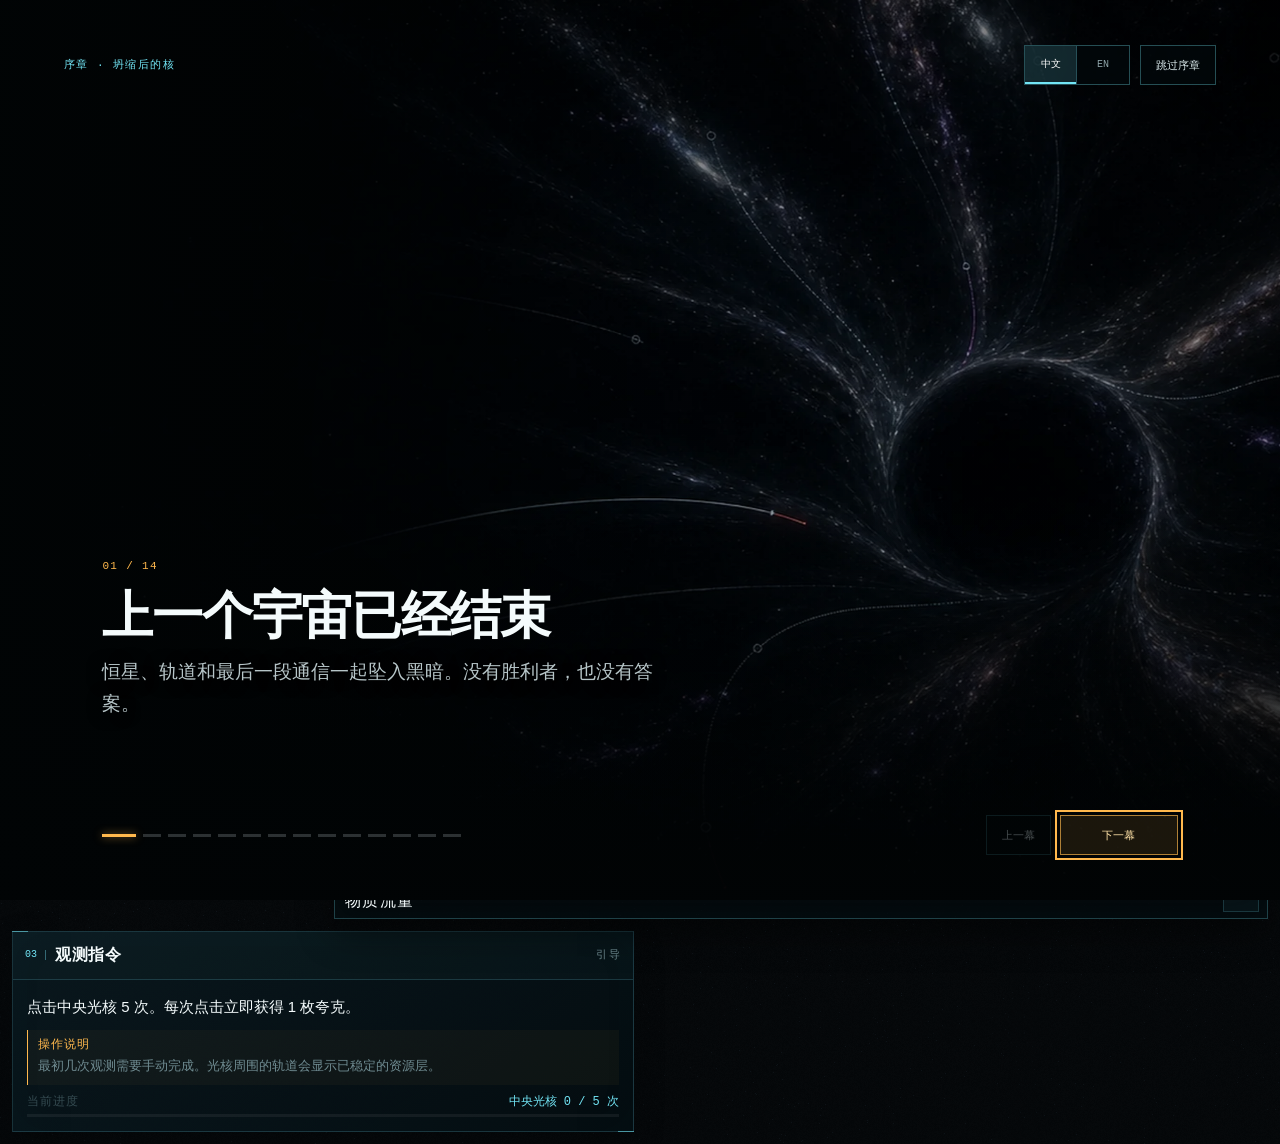
==== commit e0772ab6: "feat: improve early-game agency and narrative direction" ====
--- a/index.html
+++ b/index.html
@@ -6,9 +6,9 @@
   <meta name="theme-color" content="#050a0d">
   <link rel="icon" type="image/svg+xml" href="assets/favicon.svg">
   <title>Tiny Cosmos // 第一轮文明</title>
-  <link rel="stylesheet" href="css/game.css?v=26">
+  <link rel="stylesheet" href="css/game.css?v=33">
 </head>
-<body>
+<body data-workspace="evolution">
   <div class="screen-noise" aria-hidden="true"></div>
 
   <header class="command-header">
@@ -43,6 +43,45 @@
       <button id="reset-btn" class="btn btn-danger-quiet">重启宇宙</button>
     </div>
   </header>
+
+  <nav id="workspace-tabs" class="workspace-tabs" aria-label="工作区切换">
+    <button id="workspace-evolution" type="button" aria-pressed="true" data-workspace="evolution">
+      <strong>观测</strong><span>/ 资源 · 流量 · 研究</span>
+    </button>
+    <button id="workspace-intervention" type="button" aria-pressed="false" data-workspace="intervention">
+      <strong>干预</strong><span>/ 决策 · 天赋 · 接触</span><b id="intervention-badge" hidden>0</b>
+    </button>
+  </nav>
+
+  <section id="goal-rail" class="goal-rail" aria-labelledby="campaign-goal-title">
+    <div class="goal-rail-primary">
+      <div class="campaign-goal-kicker"><span id="campaign-chapter">第一章 · 唤醒</span><b id="campaign-chapter-progress">1 / 5</b></div>
+      <h2 id="campaign-goal-title">让宇宙演化出能回应你的文明</h2>
+      <p id="campaign-goal-copy">从夸克开始建立稳定物质，面对视界背面的另一侧，并让文明根据你的真实选择提出未来。</p>
+      <ol id="campaign-phases" class="campaign-phases" aria-label="第一轮目标进度">
+        <li class="current"><i></i><span>唤醒物质</span></li>
+        <li><i></i><span>建立法则</span></li>
+        <li><i></i><span>第一次接触</span></li>
+        <li><i></i><span>孕育生命</span></li>
+        <li><i></i><span>点燃文明</span></li>
+      </ol>
+    </div>
+    <div class="goal-rail-live" aria-label="当前目标摘要">
+      <div class="goal-now">
+        <span>当前操作</span>
+        <strong id="goal-now-title">建立观测响应</strong>
+        <b id="goal-now-progress">中央光核 0 / 5 次</b>
+      </div>
+      <div class="goal-next">
+        <span>下一解锁</span>
+        <strong id="goal-next-unlock">自动生产与物质循环</strong>
+      </div>
+      <div class="goal-optional">
+        <span>等待时可做</span>
+        <strong id="goal-optional-action">观察资源变化，整理新出现的故事碎片</strong>
+      </div>
+    </div>
+  </section>
 
   <main class="command-grid">
     <aside class="panel resource-panel">
@@ -134,39 +173,31 @@
         <button id="guide-dock" class="mission-state" type="button" aria-label="收起场景引导"><span>场景引导</span><b id="guide-dock-label">已展开</b></button>
       </section>
 
+      <section id="operation-resource-strip" class="operation-resource-strip" aria-labelledby="operation-resource-title">
+        <header><span>ACTIVE MATTER / INTERVENTION</span><strong id="operation-resource-title">当前操作资源</strong></header>
+        <div id="operation-resource-list" class="operation-resource-list"></div>
+      </section>
+
       <section id="cosmos-stage" class="cosmos-stage">
         <canvas id="cosmos-canvas"></canvas>
         <div class="reverse-noise-overlay" aria-hidden="true"></div>
         <div class="canvas-corner top-left"><span>LOCAL COSMOS / LIVE</span><b id="canvas-focus-label">FOCUS · 夸克</b></div>
         <div class="canvas-corner top-right"><span>ENTROPY TRACE</span><b id="entropy-label">NOMINAL</b></div>
+        <aside id="canvas-inspector" class="canvas-inspector" hidden>
+          <span>LINE INSPECTOR / HOVER</span>
+          <strong id="canvas-inspector-title">物质轨道</strong>
+          <p id="canvas-inspector-copy"></p>
+          <button id="canvas-inspector-archive" type="button" data-lore-target="material-stack">查看相关档案</button>
+        </aside>
         <div id="click-hint" class="click-hint"><span>操作</span> 点击中央光核 · 获得 1 夸克</div>
-        <section id="flow-monitor" class="flow-monitor collapsed" aria-label="物质流量监视器">
-          <div class="flow-monitor-head">
-            <div><span>MATTER FLOW / Δt</span><strong>物质流量</strong></div>
-            <button id="flow-monitor-toggle" type="button" aria-expanded="false" aria-label="展开物质流量监视器">+</button>
-          </div>
-          <div id="flow-monitor-body" class="flow-monitor-body">
-            <section id="stability-checklist" class="stability-checklist" hidden></section>
-            <div class="flow-legend"><strong>资源平衡</strong><span class="prod">产出</span><span class="demand">消耗</span><span class="net">净变化</span></div>
-            <div id="flow-chart" class="flow-chart"></div>
-            <section id="research-trend" class="research-trend" aria-label="研究速率最近六十秒变化"></section>
-          </div>
-        </section>
-        <aside id="discovery-card" class="discovery-card" hidden aria-live="polite">
-          <header><span id="discovery-code">偶发发现 / 01</span><button id="discovery-ack" type="button">记入档案</button></header>
-          <strong id="discovery-title"></strong>
-          <p id="discovery-copy"></p>
-          <div id="discovery-choices" class="discovery-choices"></div>
-          <small id="discovery-note"></small>
-        </aside>
         <div id="anomaly-overlay" class="anomaly-overlay" hidden>
           <span>REVERSE-SIDE CONTACT</span><strong>真空水蛭</strong><small id="anomaly-overlay-state">正在形成</small>
         </div>
         <section id="era-indicator" class="era-indicator" hidden aria-live="polite">
-          <span>PHASE SHIFT / CELLULAR INTERIOR</span>
+          <header><span>PHASE SHIFT / CELLULAR INTERIOR</span><button id="era-indicator-dismiss" type="button">收起</button></header>
           <strong>结构开始保护“内部”</strong>
           <small>从这一层起，资源会形成生态记忆；反侧客体也会读取你的路线。</small>
-          <div><b id="era-boundary-state">边界未建立</b><b id="era-reverse-state">反侧压力 0%</b><b id="era-route-state">路线未收束</b></div>
+          <div><b id="era-boundary-state">边界未建立</b><button id="era-reverse-state" type="button" data-lore-target="reverse-pressure" data-tooltip-title="反侧压力" data-tooltip="不是生命值。它表示另一侧对重复方法的预测程度；点击查看完整档案。">反侧压力 0%</button><b id="era-route-state">路线未收束</b></div>
         </section>
       </section>
 
@@ -180,6 +211,27 @@
         <div id="research-breakdown" class="research-breakdown" hidden></div>
       </section>
 
+      <section id="flow-monitor" class="flow-monitor collapsed" aria-label="物质流量监视器">
+        <div class="flow-monitor-head">
+          <div><span>MATTER FLOW / Δt</span><strong>物质流量</strong></div>
+          <button id="flow-monitor-toggle" type="button" aria-expanded="false" aria-label="展开物质流量监视器">+</button>
+        </div>
+        <div id="flow-monitor-body" class="flow-monitor-body">
+          <section id="stability-checklist" class="stability-checklist" hidden></section>
+          <div class="flow-legend"><strong>资源平衡</strong><span class="prod">产出</span><span class="demand">消耗</span><span class="net">净变化</span></div>
+          <div id="flow-chart" class="flow-chart"></div>
+          <section id="research-trend" class="research-trend" aria-label="研究速率最近六十秒变化"></section>
+        </div>
+      </section>
+
+      <aside id="discovery-card" class="discovery-card" hidden aria-live="polite">
+        <header><span id="discovery-code">偶发发现 / 01</span><button id="discovery-ack" type="button">记入档案</button></header>
+        <strong id="discovery-title"></strong>
+        <p id="discovery-copy"></p>
+        <div id="discovery-choices" class="discovery-choices"></div>
+        <small id="discovery-note"></small>
+      </aside>
+
       <section id="contact-panel" class="panel contact-panel">
         <div class="panel-heading compact">
           <div><span class="panel-index">02</span><h2>反宇宙接触</h2></div>
@@ -192,19 +244,6 @@
     </section>
 
     <aside class="right-stack">
-      <section id="campaign-goal" class="panel campaign-goal" aria-labelledby="campaign-goal-title">
-        <div class="campaign-goal-kicker"><span id="campaign-chapter">第一章 · 唤醒</span><b id="campaign-chapter-progress">1 / 5</b></div>
-        <h2 id="campaign-goal-title">让宇宙演化出能回应你的文明</h2>
-        <p id="campaign-goal-copy">从夸克开始建立稳定物质，面对视界背面的另一侧，并让文明根据你的真实选择提出未来。</p>
-        <ol id="campaign-phases" class="campaign-phases" aria-label="第一轮目标进度">
-          <li class="current"><i></i><span>唤醒物质</span></li>
-          <li><i></i><span>建立法则</span></li>
-          <li><i></i><span>第一次接触</span></li>
-          <li><i></i><span>孕育生命</span></li>
-          <li><i></i><span>点燃文明</span></li>
-        </ol>
-      </section>
-
       <section id="directive-panel" class="panel directive-panel">
         <div class="panel-heading compact">
           <div><span class="panel-index">03</span><h2>观测指令</h2></div>
@@ -215,9 +254,35 @@
         <div class="directive-progress"><span>当前进度</span><b id="directive-progress-label">中央光核 0 / 5 次</b><div><i id="directive-progress-fill"></i></div></div>
       </section>
 
+      <section id="observation-panel" class="panel observation-panel">
+        <div class="panel-heading compact">
+          <div><span class="panel-index">04</span><h2>主动观测</h2></div>
+          <span id="observation-status" class="status-chip muted">等待充能</span>
+        </div>
+        <div class="observation-content">
+          <div class="observation-telemetry">
+            <span><small>可用观测</small><strong id="observation-charges">0 / 2</strong></span>
+            <span><small>下次充能</small><strong id="observation-recharge">尚未开始</strong></span>
+          </div>
+          <div id="observation-active" class="observation-active">当前没有正在解析的宇宙信号。</div>
+          <div id="observation-options" class="observation-options"></div>
+          <div id="observation-result" class="observation-result" aria-live="polite"></div>
+        </div>
+      </section>
+
+      <section id="talent-panel" class="panel talent-panel">
+        <div class="panel-heading compact">
+          <div><span class="panel-index">05</span><h2>观测天赋</h2></div>
+          <span class="status-chip"><b id="talent-points">0</b> 点可用</span>
+        </div>
+        <div id="talent-grid" class="talent-grid">
+          <div class="empty-state small"><p>天赋将在第一次稳定观测后开放。</p><small>每一点都应改变操作方式，而不只是增加产量。</small></div>
+        </div>
+      </section>
+
       <section id="event-panel" class="panel event-panel">
         <div class="panel-heading compact">
-          <div><span class="panel-index">04</span><h2>决策队列</h2></div>
+          <div><span class="panel-index">06</span><h2>决策队列</h2></div>
           <span id="event-status" class="status-chip muted">空闲</span>
         </div>
         <div id="decision-hierarchy" class="decision-hierarchy" aria-label="决策层级"></div>
@@ -228,7 +293,7 @@
 
       <section id="route-panel" class="panel route-panel">
         <div class="panel-heading compact">
-          <div><span class="panel-index">05</span><h2>路线信号</h2></div>
+          <div><span class="panel-index">07</span><h2>路线信号</h2></div>
           <span class="panel-code">ROUTE PROJECTIONS</span>
         </div>
         <div id="route-signals" class="route-signals"></div>
@@ -251,6 +316,7 @@
       <strong id="guide-title">建立观测响应</strong>
       <p id="guide-world">你接管了一台刚从坍缩中恢复的观测核。</p>
       <div class="guide-action"><span>现在操作</span><p id="guide-action-copy">点击中央光核五次，每次响应都会记录一枚夸克。</p></div>
+      <button id="guide-lore-link" class="guide-lore-link" type="button" hidden>查看相关档案</button>
       <div class="guide-callout-progress"><div><i id="guide-progress-fill"></i></div><b id="guide-progress-label">0 / 5</b></div>
       <button id="guide-return" class="guide-return" type="button" hidden>返回主界面继续操作</button>
     </aside>
@@ -349,17 +415,17 @@
     </div>
   </section>
 
-  <script src="js/i18n.js?v=6"></script>
-  <script src="js/prologue.js?v=5"></script>
+  <script src="js/i18n.js?v=9"></script>
+  <script src="js/prologue.js?v=7"></script>
   <script src="js/settings.js?v=1"></script>
-  <script src="js/constants.js?v=23"></script>
-  <script src="js/state.js?v=23"></script>
-  <script src="js/slice.js?v=13"></script>
-  <script src="js/lore.js?v=5"></script>
-  <script src="js/engine.js?v=20"></script>
-  <script src="js/render.js?v=20"></script>
+  <script src="js/constants.js?v=25"></script>
+  <script src="js/state.js?v=27"></script>
+  <script src="js/slice.js?v=18"></script>
+  <script src="js/lore.js?v=6"></script>
+  <script src="js/engine.js?v=21"></script>
+  <script src="js/render.js?v=21"></script>
   <script src="js/audio.js?v=3"></script>
-  <script src="js/ui.js?v=26"></script>
-  <script src="js/main.js?v=21"></script>
+  <script src="js/ui.js?v=32"></script>
+  <script src="js/main.js?v=22"></script>
 </body>
 </html>
--- a/css/game.css
+++ b/css/game.css
@@ -18,6 +18,13 @@
   --faint: #344a50;
   --mono: "SFMono-Regular", "Cascadia Code", "Roboto Mono", "Noto Sans Mono", monospace;
   --sans: Inter, "SF Pro Text", "Segoe UI", "PingFang SC", "Microsoft YaHei", sans-serif;
+  --fs-body: 15px;
+  --fs-secondary: 13px;
+  --fs-status: 12px;
+  --fs-control: 13px;
+  --fs-heading: 16px;
+  --fs-display: 20px;
+  --control-height: 38px;
 }
 
 *, *::before, *::after { box-sizing: border-box; }
@@ -189,6 +196,26 @@
 .panel-index { font: 500 9px/1 var(--mono); color: var(--cyan); padding-right: 8px; border-right: 1px solid var(--line-strong); }
 
 .resource-panel { max-height: calc(100vh - 105px); min-width: 0; overflow-x: hidden; overflow-y: scroll; scrollbar-gutter: stable; scrollbar-width: thin; scrollbar-color: var(--faint) transparent; }
+.expanded-matter-stack .resource-panel {
+  position: sticky;
+  top: 84px;
+  height: calc(100dvh - 96px);
+  max-height: calc(100dvh - 96px);
+  display: flex;
+  flex-direction: column;
+  overflow: hidden;
+}
+.expanded-matter-stack .resource-panel > .panel-heading { flex: 0 0 auto; }
+.expanded-matter-stack .resource-panel > .tier-grid {
+  flex: 1 1 auto;
+  min-height: 0;
+  overflow-x: hidden;
+  overflow-y: auto;
+  scrollbar-gutter: stable;
+  scrollbar-width: thin;
+  scrollbar-color: var(--faint) transparent;
+}
+.expanded-matter-stack .resource-panel .tier-horizon { margin-top: auto; }
 .tier-grid { display: flex; flex-direction: column; }
 .tier-card {
   --tier-color: var(--cyan);
@@ -237,6 +264,9 @@
 .tc-modifier.reverse-pressure { color: #d98a96; border-color: rgba(255,101,119,0.26); background: rgba(255,101,119,0.035); }
 .tc-modifier.reverse-gain { color: var(--violet); border-color: rgba(197,148,255,0.28); }
 .tc-modifier.reverse-cost { color: var(--red); border-color: rgba(255,101,119,0.25); }
+.tc-modifier:is(button) { appearance: none; text-align: left; cursor: pointer; }
+.tc-modifier:is(button):hover, .tc-modifier:is(button):focus-visible { border-color: var(--red); color: #ffabb5; outline: 0; }
+.tc-modifier i { margin-left: 2px; font-style: normal; color: var(--text-bright); }
 .tc-modifier.terminal-whisper { flex-basis: 100%; color: #84969f; border-style: dashed; border-color: rgba(197,148,255,0.18); letter-spacing: 0.02em; line-height: 1.3; }
 .tc-actions { display: grid; grid-template-columns: 1fr 1fr; gap: 5px; margin: 9px 0 0 27px; }
 .btn-tier { grid-column: 1 / -1; min-height: 28px; padding: 5px 7px; font-size: 9px; }
@@ -308,18 +338,47 @@
 .canvas-corner.top-right { top: 20px; right: 22px; text-align: right; }
 .canvas-corner span { display: block; margin-bottom: 5px; font: 8px/1 var(--mono); letter-spacing: 0.12em; color: var(--muted); }
 .canvas-corner b { font: 500 10px/1 var(--mono); color: var(--cyan); letter-spacing: 0.08em; }
+.canvas-inspector {
+  position: absolute;
+  z-index: 10;
+  width: min(270px, calc(100% - 24px));
+  padding: 10px 11px;
+  border: 1px solid rgba(114,229,245,0.42);
+  border-left: 2px solid var(--cyan);
+  background: rgba(3,12,16,0.97);
+  box-shadow: 0 14px 38px rgba(0,0,0,0.52), inset 0 0 24px rgba(114,229,245,0.035);
+  cursor: default;
+}
+.canvas-inspector > span { display: block; font: 8px/1 var(--mono); letter-spacing: 0.1em; color: var(--cyan); }
+.canvas-inspector > strong { display: block; margin-top: 7px; font-size: 13px; color: var(--text-bright); }
+.canvas-inspector > p { margin: 6px 0 9px; font-size: 11px; line-height: 1.5; color: #9bb0b4; }
+.canvas-inspector > button, .inline-lore-link {
+  min-height: 28px;
+  padding: 5px 8px;
+  border: 1px solid rgba(197,148,255,0.35);
+  background: rgba(197,148,255,0.065);
+  color: #dcc4ff;
+  font: 9.5px/1.2 var(--mono);
+  cursor: pointer;
+}
+.canvas-inspector > button:hover, .inline-lore-link:hover { border-color: var(--violet); background: rgba(197,148,255,0.13); color: white; }
 .click-hint { position: absolute; left: 50%; bottom: 20px; transform: translateX(-50%); z-index: 4; padding: 7px 10px; border: 1px solid var(--line); background: rgba(3,10,13,0.8); color: var(--muted); font: 9px/1 var(--mono); letter-spacing: 0.08em; pointer-events: none; animation: signalPulse 1.8s ease-in-out infinite; }
 .click-hint span { color: var(--amber); margin-right: 7px; }
 @keyframes signalPulse { 0%,100% { opacity: 0.55; } 50% { opacity: 1; } }
 .anomaly-overlay { position: absolute; z-index: 5; right: 20px; top: 58px; min-width: 180px; padding: 10px 12px; border-left: 2px solid var(--red); background: rgba(30,6,11,0.82); pointer-events: none; }
 .anomaly-overlay span, .anomaly-overlay small { display: block; font: 8px/1.4 var(--mono); letter-spacing: 0.08em; color: #c77e88; }
 .anomaly-overlay strong { display: block; margin: 4px 0; font-size: 13px; color: #ffe2e5; }
-.era-indicator { position: absolute; z-index: 6; left: 20px; top: 58px; width: min(330px, calc(100% - 40px)); padding: 10px 12px; border: 1px solid rgba(77,171,247,0.28); border-left: 2px solid #4dabf7; background: linear-gradient(110deg, rgba(4,20,27,0.9), rgba(7,10,22,0.82)); box-shadow: inset 0 0 28px rgba(77,171,247,0.035), 0 12px 32px rgba(0,0,0,0.32); pointer-events: none; }
-.era-indicator > span { display: block; font: 7px/1 var(--mono); letter-spacing: 0.11em; color: #79bdff; }
+.era-indicator { position: absolute; z-index: 12; left: 20px; top: 58px; width: min(350px, calc(100% - 40px)); padding: 10px 12px; border: 1px solid rgba(77,171,247,0.28); border-left: 2px solid #4dabf7; background: linear-gradient(110deg, rgba(4,20,27,0.94), rgba(7,10,22,0.9)); box-shadow: inset 0 0 28px rgba(77,171,247,0.035), 0 12px 32px rgba(0,0,0,0.32); }
+.era-indicator > header { display: flex; align-items: center; justify-content: space-between; gap: 10px; }
+.era-indicator > header span { display: block; font: 8px/1 var(--mono); letter-spacing: 0.11em; color: #79bdff; }
+.era-indicator > header button { padding: 3px 6px; border: 1px solid rgba(77,171,247,0.24); background: rgba(77,171,247,0.05); color: #91b9cb; font: 9px/1 var(--mono); cursor: pointer; }
+.era-indicator > header button:hover { border-color: #79bdff; color: white; }
 .era-indicator > strong { display: block; margin-top: 6px; font-size: 12px; color: var(--text-bright); }
 .era-indicator > small { display: block; margin-top: 5px; font: 7px/1.5 var(--mono); color: #819ba6; }
 .era-indicator > div { display: flex; flex-wrap: wrap; gap: 4px; margin-top: 8px; }
-.era-indicator > div b { padding: 3px 5px; border: 1px solid rgba(77,171,247,0.16); background: rgba(77,171,247,0.035); font: 6.5px/1 var(--mono); color: #8fb9c8; font-weight: 500; }
+.era-indicator > div b, .era-indicator > div button { padding: 4px 6px; border: 1px solid rgba(77,171,247,0.16); background: rgba(77,171,247,0.035); font: 8.5px/1 var(--mono); color: #8fb9c8; font-weight: 500; }
+.era-indicator > div button { cursor: pointer; }
+.era-indicator > div button:hover { border-color: rgba(197,148,255,0.55); color: #e1ceff; }
 .cellular-era .cosmos-stage { border-color: rgba(77,171,247,0.27); box-shadow: inset 0 0 54px rgba(77,171,247,0.025); }
 .discovery-card { position: absolute; z-index: 8; left: 18px; bottom: 18px; width: min(360px, calc(100% - 36px)); padding: 14px 15px; border: 1px solid rgba(197,148,255,0.4); border-left: 2px solid var(--violet); background: linear-gradient(135deg, rgba(15,9,28,0.96), rgba(3,12,16,0.96)); box-shadow: 0 18px 48px rgba(0,0,0,0.55), inset 0 0 34px rgba(197,148,255,0.045); cursor: default; }
 .discovery-card header { display: flex; justify-content: space-between; align-items: center; gap: 10px; }
@@ -537,6 +596,7 @@
 .reverse-pressure > div { height: 4px; margin-top: 7px; background: rgba(255,255,255,0.055); }
 .reverse-pressure > div i { display: block; height: 100%; background: linear-gradient(90deg, var(--violet), var(--red)); box-shadow: 0 0 8px rgba(255,101,119,0.5); }
 .reverse-pressure > small { display: block; margin-top: 7px; font: 7px/1.45 var(--mono); color: var(--faint); }
+.reverse-pressure .inline-lore-link { margin-top: 9px; }
 .reverse-object-list { display: grid; grid-template-columns: 1fr 1fr; gap: 5px; }
 .reverse-object-card { min-width: 0; display: grid; grid-template-columns: 29px 1fr; gap: 7px; padding: 7px; border: 1px solid var(--line); background: rgba(255,255,255,0.012); }
 .reverse-object-card.pending { border-color: rgba(255,101,119,0.38); background: rgba(255,101,119,0.035); }
@@ -761,6 +821,8 @@
 .guide-action { padding: 8px 9px; border-left: 2px solid var(--amber); background: rgba(255,184,77,0.045); }
 .guide-action span { display: block; font: 7px/1 var(--mono); letter-spacing: 0.1em; color: var(--amber); }
 .guide-action p { margin: 5px 0 0; font-size: 10px; line-height: 1.5; color: var(--text-bright); }
+.guide-lore-link { width: 100%; min-height: 32px; margin-top: 8px; padding: 6px 8px; border: 1px solid rgba(197,148,255,0.35); background: rgba(197,148,255,0.06); color: #dac0ff; font: 9px/1.2 var(--mono); cursor: pointer; }
+.guide-lore-link:hover { border-color: var(--violet); background: rgba(197,148,255,0.12); color: white; }
 .guide-callout-progress { display: grid; grid-template-columns: 1fr auto; align-items: center; gap: 8px; margin-top: 10px; }
 .guide-callout-progress > div { height: 3px; background: rgba(255,255,255,0.07); }
 .guide-callout-progress i { display: block; width: 0; height: 100%; background: linear-gradient(90deg, var(--amber), var(--cyan)); transition: width 160ms ease; }
@@ -808,6 +870,15 @@
   .header-actions .btn { font-size: 8px; padding: 5px 7px; }
   .command-grid { display: flex; flex-direction: column; padding: 8px; }
   .resource-panel { width: 100%; max-height: none; order: 2; overflow: visible; scrollbar-gutter: auto; }
+  .expanded-matter-stack .resource-panel {
+    position: static;
+    top: auto;
+    height: auto;
+    max-height: none;
+    display: block;
+    overflow: visible;
+  }
+  .expanded-matter-stack .resource-panel > .tier-grid { overflow: visible; }
   .center-stack { order: 1; width: 100%; }
   .right-stack { order: 3; width: 100%; display: flex; }
   .mission-strip { grid-template-columns: 82px minmax(0,1fr) 60px; }
@@ -837,6 +908,10 @@
   .lore-chapters { grid-template-columns: 1fr; }
   .lore-entry summary { grid-template-columns: 40px minmax(76px, auto) 1fr 16px; }
   .lore-entry > div { padding-left: 58px; }
+}
+
+@media (hover: none) {
+  .canvas-inspector { display: none !important; }
 }
 
 @media (prefers-reduced-motion: reduce) {
@@ -886,11 +961,41 @@
 .flow-result b { font-size: 11px; }
 .research-label small, .research-progress > span { font-size: 10px; }
 .research-breakdown-head span, .research-breakdown-head b,
-.research-breakdown-row span, .research-breakdown-row code, .research-breakdown-row b { font-size: 10px; }
-.research-formula, .research-breakdown-empty { font-size: 9.5px; color: var(--muted); }
+.research-breakdown-row span, .research-breakdown-row code, .research-breakdown-row b { font-size: var(--fs-status); }
+.research-formula, .research-breakdown-empty { font-size: var(--fs-status); color: var(--muted); }
 .status-chip { font-size: 10px; }
 .empty-state p { font-size: 13px; }
 .empty-state small { font-size: 10px; color: var(--muted); }
+#contact-panel .contact-content { padding: 14px; }
+#contact-panel .status-chip { font-size: var(--fs-status); }
+#contact-panel .threat-symbol { width: 34px; height: 34px; font-size: 13px; }
+#contact-panel .threat-name strong { font-size: var(--fs-heading); line-height: 1.25; }
+#contact-panel .threat-name small { font-size: var(--fs-secondary); line-height: 1.5; }
+#contact-panel .threat-stat { padding: 9px; }
+#contact-panel .threat-stat span { font-size: var(--fs-status); }
+#contact-panel .threat-stat b { font-size: var(--fs-secondary); }
+#contact-panel .progress-block > span { font-size: var(--fs-secondary); }
+#contact-panel .condition-list li { font-size: var(--fs-secondary); line-height: 1.5; }
+#contact-panel .enemy-method-intro b { font-size: var(--fs-heading); }
+#contact-panel .enemy-method-intro span { max-width: 270px; font-size: var(--fs-secondary); line-height: 1.5; }
+#contact-panel .enemy-method-card { min-height: 158px; padding: 12px; }
+#contact-panel .enemy-method-card .choice-top strong { font-size: var(--fs-heading); }
+#contact-panel .enemy-method-card .choice-top span { font-size: var(--fs-status); }
+#contact-panel .enemy-method-card p { min-height: 34px; font-size: var(--fs-secondary); line-height: 1.55; }
+#contact-panel .method-metrics span { grid-template-columns: 44px 1fr; font-size: var(--fs-status); line-height: 1.45; }
+#contact-panel .reverse-atlas > header span { font-size: var(--fs-status); }
+#contact-panel .reverse-atlas > header strong { font-size: var(--fs-heading); line-height: 1.3; }
+#contact-panel .reverse-atlas > header > b { font-size: var(--fs-status); }
+#contact-panel .reverse-pressure > span { font-size: var(--fs-secondary); line-height: 1.3; }
+#contact-panel .reverse-pressure > small { font-size: var(--fs-secondary); line-height: 1.55; color: var(--muted); }
+#contact-panel .reverse-object-card { grid-template-columns: 34px 1fr; gap: 9px; padding: 9px; }
+#contact-panel .reverse-object-symbol { width: 32px; height: 32px; font-size: var(--fs-status); }
+#contact-panel .reverse-object-card b { font-size: var(--fs-secondary); line-height: 1.3; }
+#contact-panel .reverse-object-card small { font-size: var(--fs-status); line-height: 1.35; }
+#contact-panel .reverse-object-card p { font-size: var(--fs-secondary); line-height: 1.5; color: #849ba0; }
+#contact-panel .reverse-atlas > footer span { font-size: var(--fs-status); }
+#contact-panel .reverse-atlas > footer strong { font-size: var(--fs-secondary); }
+#contact-panel .reverse-atlas > footer small { font-size: var(--fs-status); line-height: 1.45; }
 .directive-copy { font-size: 15px; line-height: 1.65; }
 .directive-hint span, .directive-progress > span, .directive-progress > b { font-size: 10px; }
 .directive-hint p { font-size: 12px; }
@@ -927,7 +1032,7 @@
 .ui-tooltip strong, .ui-tooltip p { font-size: 11px; }
 .system-toast { font-size: 12px; }
 
-html[data-text-scale="large"] body { font-size: 16px; }
+html[data-text-scale="large"] body { font-size: var(--fs-body); }
 html[data-text-scale="large"] .panel-heading h2,
 html[data-text-scale="large"] .mission-copy-head strong { font-size: 17px; }
 html[data-text-scale="large"] .directive-copy { font-size: 17px; }
@@ -1029,7 +1134,7 @@
 .prologue-transition i:nth-child(2) { left: 50%; background-color: rgba(255,184,77,0.9); box-shadow: 0 0 24px rgba(255,184,77,0.6); }
 .prologue-transition i:nth-child(3) { left: 70%; }
 .prologue-transition b { position: absolute; left: 20%; right: 20%; top: 50%; height: 1px; background: linear-gradient(90deg, transparent, rgba(216,242,246,0.8), transparent); box-shadow: 0 0 20px rgba(216,242,246,0.38); }
-.prologue-transition.is-active { animation: prologuePhaseForward 780ms cubic-bezier(.62,.02,.22,1) both; }
+.prologue-transition.is-active { animation: prologuePhaseForward 520ms cubic-bezier(.62,.02,.22,1) both; }
 .prologue-transition.is-active[data-direction="prev"] { animation-name: prologuePhaseBackward; }
 .prologue-head { position: absolute; z-index: 2; left: clamp(24px, 5vw, 82px); right: clamp(24px, 5vw, 82px); top: clamp(22px, 5vh, 54px); display: flex; align-items: center; justify-content: space-between; gap: 20px; }
 .prologue-head span { font: 11px/1 var(--mono); letter-spacing: 0.13em; color: var(--cyan); }
@@ -1052,8 +1157,8 @@
 .prologue-dots button { width: 18px; min-width: 0; min-height: 3px; height: 3px; padding: 0; border: 0; background: rgba(216,231,234,0.2); }
 .prologue-dots button[aria-current="step"] { width: 34px; background: var(--amber); box-shadow: 0 0 8px rgba(255,184,77,0.55); }
 @keyframes prologueDrift { from { transform: scale(1.02) translate3d(-0.4%,0.3%,0); } to { transform: scale(1.085) translate3d(0.5%,-0.4%,0); } }
-@keyframes prologuePhaseForward { 0% { opacity: 0; transform: translateX(-105%) skewX(-10deg); } 20%,70% { opacity: 1; } 100% { opacity: 0; transform: translateX(105%) skewX(-10deg); } }
-@keyframes prologuePhaseBackward { 0% { opacity: 0; transform: translateX(105%) skewX(-10deg); } 20%,70% { opacity: 1; } 100% { opacity: 0; transform: translateX(-105%) skewX(-10deg); } }
+@keyframes prologuePhaseForward { 0% { opacity: 0; transform: translateX(-105%) skewX(-10deg); } 8%,78% { opacity: 1; } 100% { opacity: 0; transform: translateX(105%) skewX(-10deg); } }
+@keyframes prologuePhaseBackward { 0% { opacity: 0; transform: translateX(105%) skewX(-10deg); } 8%,78% { opacity: 1; } 100% { opacity: 0; transform: translateX(-105%) skewX(-10deg); } }
 
 @media (max-width: 760px) {
   html:not([data-locale="en"]) .brand-lockup h1 .brand-zh { display: inline; }
@@ -1082,3 +1187,869 @@
   .prologue-controls .prologue-dots button[aria-current="step"] { width: 18px; }
   .prologue-controls button { min-height: 36px; padding: 7px 10px; }
 }
+
+/* ── v30 workspaces, goal rail, and readable command hierarchy ─── */
+html[data-text-scale="large"] {
+  --fs-body: 17px;
+  --fs-secondary: 15px;
+  --fs-status: 13px;
+  --fs-control: 15px;
+  --fs-heading: 19px;
+  --fs-display: 22px;
+  --control-height: 42px;
+}
+
+body {
+  font-size: var(--fs-body);
+}
+
+.screen-noise { opacity: 0.065; }
+
+.workspace-tabs {
+  position: relative;
+  z-index: 19;
+  width: calc(100% - 24px);
+  min-height: 58px;
+  display: grid;
+  grid-template-columns: repeat(2, minmax(0, 1fr));
+  margin: 12px auto 0;
+  border: 1px solid var(--line);
+  background:
+    linear-gradient(90deg, rgba(114,229,245,0.035), transparent 42%, rgba(197,148,255,0.035)),
+    rgba(3,10,14,0.94);
+  box-shadow: inset 0 0 28px rgba(114,229,245,0.025);
+}
+.workspace-tabs::before {
+  content: "";
+  position: absolute;
+  left: -1px;
+  top: -1px;
+  width: 58px;
+  height: 2px;
+  background: var(--cyan);
+  box-shadow: 0 0 10px rgba(114,229,245,0.6);
+}
+.workspace-tabs button {
+  position: relative;
+  min-width: 0;
+  min-height: 56px;
+  display: flex;
+  align-items: baseline;
+  justify-content: center;
+  gap: 10px;
+  padding: 9px 16px;
+  border: 0;
+  border-right: 1px solid var(--line);
+  background: transparent;
+  color: var(--muted);
+  cursor: pointer;
+}
+.workspace-tabs button:last-child { border-right: 0; }
+.workspace-tabs button strong {
+  font: 600 var(--fs-heading)/1.2 var(--sans);
+  color: var(--text);
+}
+.workspace-tabs button span {
+  font: var(--fs-secondary)/1.3 var(--sans);
+}
+.workspace-tabs button:hover {
+  background: rgba(114,229,245,0.055);
+  color: var(--text);
+}
+.workspace-tabs button[aria-pressed="true"],
+body[data-workspace="evolution"] #workspace-evolution,
+body[data-workspace="intervention"] #workspace-intervention {
+  color: var(--text-bright);
+  background: linear-gradient(180deg, rgba(114,229,245,0.105), rgba(114,229,245,0.025));
+  box-shadow: inset 0 -2px 0 var(--cyan);
+}
+.workspace-tabs button[aria-pressed="true"] strong,
+body[data-workspace="evolution"] #workspace-evolution strong,
+body[data-workspace="intervention"] #workspace-intervention strong { color: var(--cyan); }
+#intervention-badge {
+  min-width: 20px;
+  height: 20px;
+  display: inline-grid;
+  place-items: center;
+  padding: 0 5px;
+  border: 1px solid rgba(255,184,77,0.48);
+  border-radius: 50%;
+  background: rgba(255,184,77,0.14);
+  color: #ffe0a4;
+  font: 600 var(--fs-status)/1 var(--mono);
+  box-shadow: 0 0 10px rgba(255,184,77,0.18);
+}
+
+.goal-rail {
+  position: relative;
+  z-index: 18;
+  width: calc(100% - 24px);
+  display: grid;
+  grid-template-columns: minmax(0, 1.45fr) minmax(420px, 0.85fr);
+  gap: 18px;
+  margin: 12px auto 0;
+  padding: 16px 18px;
+  overflow: hidden;
+  border: 1px solid rgba(255,184,77,0.34);
+  background:
+    linear-gradient(110deg, rgba(38,27,10,0.88), rgba(6,17,21,0.97) 52%, rgba(9,14,23,0.97)),
+    var(--panel);
+  box-shadow: inset 3px 0 0 rgba(255,184,77,0.72), 0 12px 32px rgba(0,0,0,0.22);
+}
+.goal-rail::after {
+  content: "";
+  position: absolute;
+  right: 0;
+  top: 0;
+  width: 120px;
+  height: 1px;
+  background: linear-gradient(90deg, transparent, var(--amber));
+  opacity: 0.72;
+}
+.goal-rail-primary { min-width: 0; }
+.campaign-goal-kicker {
+  display: flex;
+  align-items: center;
+  justify-content: space-between;
+  gap: 12px;
+}
+.campaign-goal-kicker span,
+.campaign-goal-kicker b {
+  font: var(--fs-status)/1.2 var(--mono);
+  letter-spacing: 0.08em;
+  color: var(--amber);
+}
+.campaign-goal-kicker b { color: var(--muted); font-weight: 500; }
+.goal-rail h2 {
+  margin: 10px 0 6px;
+  font-size: var(--fs-display);
+  line-height: 1.32;
+  color: var(--text-bright);
+}
+.goal-rail-primary > p {
+  margin: 0;
+  font-size: var(--fs-secondary);
+  line-height: 1.6;
+  color: #a8b9bd;
+}
+.campaign-phases {
+  display: grid;
+  grid-template-columns: repeat(5, 1fr);
+  gap: 6px;
+  margin: 13px 0 0;
+  padding: 0;
+  list-style: none;
+}
+.campaign-phases li {
+  position: relative;
+  min-width: 0;
+  padding-top: 9px;
+  border-top: 2px solid rgba(111,139,145,0.28);
+  color: #60777c;
+}
+.campaign-phases li::before {
+  content: "";
+  position: absolute;
+  left: 0;
+  top: -3px;
+  width: 5px;
+  height: 5px;
+  background: currentColor;
+}
+.campaign-phases li span {
+  display: block;
+  font: var(--fs-status)/1.35 var(--sans);
+}
+.campaign-phases li.complete { border-color: rgba(97,230,167,0.55); color: var(--green); }
+.campaign-phases li.current { border-color: var(--amber); color: #ffd48d; }
+
+.goal-rail-live {
+  min-width: 0;
+  display: grid;
+  align-content: stretch;
+  border: 1px solid rgba(114,229,245,0.14);
+  background: rgba(0,0,0,0.16);
+}
+.goal-rail-live > div {
+  min-width: 0;
+  display: grid;
+  grid-template-columns: 78px minmax(0, 1fr) auto;
+  align-items: center;
+  gap: 10px;
+  padding: 9px 11px;
+  border-bottom: 1px solid rgba(114,229,245,0.09);
+}
+.goal-rail-live > div:last-child { border-bottom: 0; }
+.goal-rail-live span {
+  font: var(--fs-status)/1.3 var(--mono);
+  letter-spacing: 0.06em;
+  color: var(--muted);
+}
+.goal-rail-live strong {
+  min-width: 0;
+  font-size: var(--fs-secondary);
+  line-height: 1.4;
+  color: var(--text);
+  font-weight: 550;
+}
+.goal-now { background: linear-gradient(90deg, rgba(255,184,77,0.065), transparent); }
+.goal-now span { color: var(--amber); }
+.goal-now strong { color: var(--text-bright); }
+.goal-now b {
+  justify-self: end;
+  color: var(--cyan);
+  font: 500 var(--fs-status)/1.3 var(--mono);
+  white-space: nowrap;
+}
+.goal-next strong { color: #b8dce2; }
+.goal-optional strong { color: #b9afd0; }
+
+.command-grid {
+  grid-template-columns: minmax(300px, 320px) minmax(0, 1fr) minmax(360px, 400px);
+}
+.operation-resource-strip {
+  display: none;
+  border: 1px solid rgba(255,184,77,0.3);
+  background: linear-gradient(90deg, rgba(255,184,77,0.055), rgba(5,15,19,0.96));
+  box-shadow: inset 2px 0 0 rgba(255,184,77,0.65);
+}
+.operation-resource-strip > header {
+  min-height: 46px;
+  display: flex;
+  align-items: center;
+  justify-content: space-between;
+  gap: 12px;
+  padding: 8px 12px;
+  border-bottom: 1px solid rgba(255,184,77,0.16);
+}
+.operation-resource-strip > header span {
+  font: var(--fs-status)/1 var(--mono);
+  letter-spacing: 0.08em;
+  color: var(--amber);
+}
+.operation-resource-strip > header strong {
+  font-size: var(--fs-heading);
+  color: var(--text-bright);
+}
+.operation-resource-list {
+  min-height: 54px;
+  display: grid;
+  grid-template-columns: repeat(auto-fit, minmax(140px, 1fr));
+  gap: 7px;
+  padding: 9px;
+}
+.operation-resource-list:empty::after {
+  content: "正在读取当前任务所需资源";
+  grid-column: 1 / -1;
+  align-self: center;
+  color: var(--muted);
+  font-size: var(--fs-secondary);
+  text-align: center;
+}
+.operation-resource-chip {
+  min-width: 0;
+  display: grid;
+  grid-template-columns: minmax(0, 1fr) auto;
+  gap: 5px 9px;
+  align-items: center;
+  padding: 9px 10px;
+  border: 1px solid rgba(114,229,245,0.14);
+  background: rgba(114,229,245,0.025);
+  color: var(--text);
+  text-align: left;
+  cursor: pointer;
+}
+.operation-resource-chip:hover { border-color: rgba(114,229,245,0.42); background: rgba(114,229,245,0.065); }
+.operation-resource-chip span {
+  display: flex;
+  align-items: center;
+  gap: 6px;
+  font: var(--fs-status)/1.3 var(--mono);
+  color: #9cb0b5;
+}
+.operation-resource-chip span i { width: 6px; height: 6px; box-shadow: 0 0 6px currentColor; }
+.operation-resource-chip strong { font: 600 var(--fs-heading)/1.2 var(--mono); color: var(--text-bright); }
+.operation-resource-chip small {
+  grid-column: 1 / -1;
+  font: var(--fs-status)/1.3 var(--mono);
+}
+.operation-resource-chip small.positive { color: var(--green); }
+.operation-resource-chip small.negative { color: var(--red); }
+
+body[data-workspace="evolution"] #event-panel,
+body[data-workspace="evolution"] #talent-panel,
+body[data-workspace="evolution"] #route-panel {
+  display: none !important;
+}
+body[data-workspace="intervention"] .resource-panel,
+body[data-workspace="intervention"] #cosmos-stage,
+body[data-workspace="intervention"] #directive-panel {
+  display: none !important;
+}
+body[data-workspace="intervention"] #operation-resource-strip {
+  display: block;
+}
+
+.flow-monitor {
+  position: relative;
+  z-index: 1;
+  right: auto;
+  bottom: auto;
+  width: 100%;
+  background: rgba(3,10,14,0.94);
+}
+.flow-monitor-body {
+  max-height: min(520px, 58dvh);
+}
+.flow-monitor.collapsed { width: 100%; }
+.flow-monitor.collapsed .flow-monitor-head { border-bottom: 0; }
+.flow-monitor-head button {
+  width: 36px;
+  height: 36px;
+  font-size: var(--fs-control);
+}
+
+.discovery-card {
+  position: relative;
+  z-index: 1;
+  left: auto;
+  bottom: auto;
+  width: 100%;
+  padding: 15px 17px;
+  background:
+    linear-gradient(110deg, rgba(21,12,37,0.96), rgba(4,15,19,0.97) 68%),
+    var(--panel);
+}
+.discovery-card header button {
+  min-height: var(--control-height);
+  font-size: var(--fs-control);
+}
+.discovery-card > strong { font-size: var(--fs-heading); }
+.discovery-card > p { font-size: var(--fs-body); }
+.discovery-card > small,
+.discovery-choices small { font-size: var(--fs-status); color: var(--muted); }
+.discovery-choices b { font-size: var(--fs-control); }
+.discovery-choices button { min-height: 52px; }
+
+.observation-content { padding: 12px; }
+.observation-telemetry {
+  display: grid;
+  grid-template-columns: repeat(2, minmax(0, 1fr));
+  gap: 7px;
+}
+.observation-telemetry > span {
+  min-width: 0;
+  display: grid;
+  gap: 6px;
+  padding: 10px;
+  border: 1px solid rgba(114,229,245,0.12);
+  background: rgba(114,229,245,0.025);
+}
+.observation-telemetry small {
+  font: var(--fs-status)/1.2 var(--mono);
+  color: var(--muted);
+}
+.observation-telemetry strong {
+  overflow-wrap: anywhere;
+  font: 600 var(--fs-secondary)/1.3 var(--mono);
+  color: var(--cyan);
+}
+.observation-active,
+.observation-result {
+  margin-top: 8px;
+  padding: 10px 11px;
+  border-left: 2px solid var(--violet);
+  background: rgba(197,148,255,0.035);
+  color: #aebdc1;
+  font-size: var(--fs-secondary);
+  line-height: 1.55;
+}
+.observation-result:empty { display: none; }
+.observation-options {
+  display: grid;
+  gap: 7px;
+  margin-top: 8px;
+}
+.observation-options:empty { display: none; }
+.observation-options button {
+  min-height: 48px;
+  padding: 9px 10px;
+  border: 1px solid var(--line);
+  border-left: 2px solid var(--violet);
+  background: rgba(197,148,255,0.035);
+  color: var(--text);
+  font-size: var(--fs-control);
+  text-align: left;
+  cursor: pointer;
+}
+.observation-options button:disabled { cursor: not-allowed; }
+.observation-options button > span {
+  display: flex;
+  align-items: baseline;
+  justify-content: space-between;
+  gap: 10px;
+}
+.observation-options button b { color: var(--text-bright); font-size: var(--fs-control); }
+.observation-options button em {
+  color: var(--violet);
+  font: normal var(--fs-status)/1.3 var(--mono);
+  text-align: right;
+}
+.observation-options button small {
+  display: block;
+  margin-top: 5px;
+  color: #8fa3a8;
+  font-size: var(--fs-status);
+  line-height: 1.45;
+}
+
+.talent-grid {
+  display: grid;
+  grid-template-columns: repeat(2, minmax(0, 1fr));
+  gap: 8px;
+  padding: 10px;
+}
+.talent-grid > .empty-state { grid-column: 1 / -1; }
+.talent-grid button,
+.talent-card {
+  min-width: 0;
+  min-height: 112px;
+  padding: 11px;
+  border: 1px solid rgba(197,148,255,0.22);
+  background: linear-gradient(145deg, rgba(197,148,255,0.055), rgba(255,255,255,0.01));
+  color: var(--text);
+  font-size: var(--fs-control);
+  text-align: left;
+}
+.talent-card { cursor: pointer; }
+.talent-card:disabled { cursor: not-allowed; }
+.talent-card > span {
+  display: flex;
+  align-items: baseline;
+  justify-content: space-between;
+  gap: 8px;
+}
+.talent-card > span strong { color: var(--text-bright); font-size: var(--fs-control); }
+.talent-card > span b { color: var(--violet); font: 500 var(--fs-status)/1.3 var(--mono); }
+.talent-card p {
+  margin: 8px 0;
+  color: #94a7ac;
+  font-size: var(--fs-status);
+  line-height: 1.5;
+}
+.talent-card small { color: var(--amber); font: var(--fs-status)/1.3 var(--mono); }
+.talent-card:disabled small { color: #789096; }
+
+.panel-heading h2 { font-size: var(--fs-heading); }
+.header-actions #archive-btn span,
+.header-actions #log-btn span { font-size: var(--fs-status); }
+.btn {
+  min-height: var(--control-height);
+  font-size: var(--fs-control);
+}
+.btn-quiet,
+.btn-danger-quiet { min-height: var(--control-height); }
+.btn:disabled {
+  opacity: 1;
+  color: #789096;
+  border-color: rgba(104,148,155,0.2);
+  background:
+    repeating-linear-gradient(135deg, rgba(255,255,255,0.018) 0 5px, transparent 5px 10px),
+    rgba(255,255,255,0.01);
+}
+.choice-card:disabled,
+.enemy-method-card:disabled {
+  opacity: 1;
+  color: #82979c;
+  border-color: rgba(104,148,155,0.18);
+  background:
+    repeating-linear-gradient(135deg, rgba(255,255,255,0.018) 0 6px, transparent 6px 12px),
+    rgba(255,255,255,0.01);
+}
+.choice-card:disabled p,
+.enemy-method-card:disabled p { color: #789096; }
+.tier-card.locked { opacity: 0.58; }
+
+.tc-name { font-size: var(--fs-heading); }
+.tc-readout span,
+.tc-bar-label,
+.tc-bar-val,
+.tc-locked,
+.tc-modifier { font-size: var(--fs-status); }
+.tc-net { font-size: var(--fs-secondary); }
+.btn-tier,
+.btn-micro { font-size: var(--fs-control); }
+.btn-micro { min-height: var(--control-height); }
+
+.mission-copy-head span,
+.mission-sequence > span,
+.mission-action-progress span,
+.mission-state span,
+.mission-state b { font-size: var(--fs-status); }
+.mission-copy-head strong { font-size: var(--fs-heading); }
+.mission-action-progress span { color: #8fa5aa; }
+.directive-copy { font-size: var(--fs-body); }
+.directive-hint span,
+.directive-progress > span,
+.directive-progress > b { font-size: var(--fs-status); }
+.directive-hint p { font-size: var(--fs-secondary); }
+
+.flow-monitor-head span,
+.flow-legend strong,
+.flow-legend span { font-size: var(--fs-status); }
+.flow-monitor-head strong { font-size: var(--fs-heading); }
+.flow-identity b,
+.flow-result b { font-size: var(--fs-secondary); }
+.flow-identity small,
+.flow-equation > span,
+.flow-result span,
+.flow-result small,
+.research-trend-copy span,
+.research-trend-copy small { font-size: var(--fs-status); }
+
+.stability-checklist header span {
+  font: var(--fs-status)/1.2 var(--mono);
+}
+.stability-checklist header strong {
+  font: 600 var(--fs-heading)/1.3 var(--sans);
+}
+.stability-checklist header small {
+  font: var(--fs-secondary)/1.4 var(--sans);
+  color: #9eb0b4;
+}
+.stability-row {
+  grid-template-columns: 24px minmax(0, 1fr) auto;
+  gap: 9px;
+  min-height: 52px;
+  padding: 8px 9px;
+}
+.stability-row > i {
+  width: 21px;
+  height: 21px;
+  font-size: var(--fs-status);
+}
+.stability-row span b {
+  font: 600 var(--fs-secondary)/1.35 var(--sans);
+}
+.stability-row span small {
+  margin-top: 4px;
+  font: var(--fs-secondary)/1.45 var(--sans);
+}
+.stability-row em {
+  font: normal var(--fs-status)/1.3 var(--mono);
+  color: #91a8ad;
+}
+.stability-timer span,
+.stability-timer b {
+  font: var(--fs-secondary)/1.3 var(--mono);
+}
+
+.progress-block > span,
+.condition-list li,
+.preparation-conditions li {
+  font-size: var(--fs-secondary);
+  line-height: 1.45;
+}
+.preparation-active > p,
+.preparation-effect b {
+  font-size: var(--fs-secondary);
+  line-height: 1.55;
+}
+.preparation-effect span {
+  font: var(--fs-status)/1.4 var(--mono);
+}
+.choice-context b,
+.choice-top span,
+.choice-metrics span,
+.choice-metrics b,
+.decision-hierarchy header span,
+.decision-hierarchy header b,
+.decision-hierarchy li b,
+.decision-hierarchy li small {
+  font-size: var(--fs-status);
+}
+.choice-context p,
+.choice-card p { font-size: var(--fs-secondary); }
+.choice-top strong { font-size: var(--fs-heading); }
+.choice-metrics {
+  grid-template-columns: 46px 1fr;
+  gap: 6px 9px;
+}
+
+.completion-kicker,
+.completion-records span,
+.completion-signal span,
+.completion-signal small,
+.civilization-report > span,
+.proposal-card > span,
+.proposal-card > small {
+  font-size: var(--fs-status);
+  line-height: 1.45;
+}
+.completion-report h3,
+.civilization-report h3 { font-size: var(--fs-display); }
+.completion-signal strong,
+.completion-records b,
+.proposal-card > strong { font-size: var(--fs-secondary); }
+.completion-story p,
+.completion-closing,
+.civilization-report > p,
+.proposal-card > p {
+  font-size: var(--fs-secondary);
+  line-height: 1.62;
+}
+.route-lead span,
+.route-lead small,
+.route-name small,
+.route-row > p,
+.route-summary span,
+.route-summary small { font-size: var(--fs-status); }
+.route-lead strong,
+.route-name b,
+.route-summary strong { font-size: var(--fs-secondary); }
+.route-row > p { color: var(--muted); }
+.route-note { font-size: var(--fs-secondary); }
+.reverse-object-card b { font-size: var(--fs-secondary); }
+.reverse-object-card small { font-size: var(--fs-status); color: #91a7ac; }
+.reverse-object-card p { font-size: var(--fs-secondary); color: #8fa4a9; }
+.lore-entry > div p,
+.lore-entry > div small,
+.lore-entry summary > span,
+.lore-entry summary small,
+.lore-categories button span,
+.lore-categories button b,
+.lore-categories button i { font-size: var(--fs-secondary); }
+
+.empty-state p { font-size: var(--fs-secondary); }
+.empty-state small { font-size: var(--fs-status); color: var(--muted); }
+.status-chip { font-size: var(--fs-status); }
+.guide-callout {
+  max-height: calc(100dvh - 18px - env(safe-area-inset-bottom, 0px));
+  overflow-y: auto;
+  overscroll-behavior: contain;
+}
+.guide-callout-head > span,
+.guide-callout-head button,
+.guide-action span,
+.guide-callout-progress b { font-size: var(--fs-status); }
+.guide-callout > strong { font-size: var(--fs-display); }
+.guide-callout > p,
+.guide-action p { font-size: var(--fs-secondary); }
+.ui-tooltip strong,
+.ui-tooltip p,
+.system-toast { font-size: var(--fs-secondary); }
+
+button:focus-visible,
+input:focus-visible,
+summary:focus-visible,
+[tabindex]:focus-visible {
+  outline: 2px solid var(--amber);
+  outline-offset: 3px;
+}
+.tc-modifier:is(button):focus-visible {
+  outline: 2px solid var(--amber);
+  outline-offset: 2px;
+}
+.is-primary-action,
+.btn.is-primary-action {
+  border-color: rgba(255,184,77,0.78);
+  color: #ffe3aa;
+  background: rgba(255,184,77,0.12);
+  box-shadow: 0 0 0 1px rgba(255,184,77,0.08), inset 0 -2px 0 rgba(255,184,77,0.65);
+}
+.tier-card:has(.is-primary-action) {
+  border-left: 2px solid var(--amber);
+  background: linear-gradient(90deg, rgba(255,184,77,0.07), transparent 78%);
+}
+.mission-strip,
+.tier-card,
+.research-bar,
+#contact-panel,
+#event-panel,
+#talent-panel,
+#observation-panel { scroll-margin-top: 96px; }
+
+@media (min-width: 1360px) {
+  .command-grid {
+    grid-template-columns: minmax(300px, 320px) minmax(540px, 1fr) minmax(360px, 400px);
+  }
+  body[data-workspace="intervention"] .command-grid {
+    grid-template-columns: minmax(560px, 1.45fr) minmax(380px, 0.8fr);
+  }
+  body[data-workspace="intervention"] .center-stack { grid-column: 1; }
+  body[data-workspace="intervention"] .right-stack { grid-column: 2; }
+}
+
+@media (min-width: 768px) and (max-width: 1359px) {
+  .goal-rail {
+    grid-template-columns: minmax(0, 1.25fr) minmax(360px, 0.85fr);
+  }
+  .command-grid {
+    display: grid;
+    grid-template-columns: minmax(260px, 310px) minmax(0, 1fr);
+  }
+  .resource-panel { grid-column: 1; }
+  .center-stack { grid-column: 2; }
+  .right-stack {
+    grid-column: 1 / -1;
+    display: grid;
+    grid-template-columns: repeat(2, minmax(0, 1fr));
+  }
+  body[data-workspace="intervention"] .command-grid {
+    grid-template-columns: minmax(0, 1.25fr) minmax(330px, 0.75fr);
+  }
+  body[data-workspace="intervention"] .center-stack { grid-column: 1; }
+  body[data-workspace="intervention"] .right-stack {
+    grid-column: 2;
+    display: flex;
+  }
+}
+
+@media (max-width: 767px) {
+  body {
+    padding-bottom: calc(78px + env(safe-area-inset-bottom, 0px));
+  }
+  .screen-noise { opacity: 0.045; }
+  .command-header {
+    min-height: 64px;
+    grid-template-columns: minmax(64px, 1fr) auto;
+    padding: 8px 10px;
+  }
+  .brand-mark { display: none; }
+  .brand-lockup { gap: 0; }
+  .brand-lockup h1 { font-size: 18px; }
+  .header-actions { gap: 4px; }
+  .header-actions #save-btn { display: none; }
+  .header-actions .btn {
+    min-height: 40px;
+    padding: 5px 6px;
+    font-size: var(--fs-control);
+  }
+  .workspace-tabs {
+    position: fixed;
+    z-index: 70;
+    left: 8px;
+    right: 8px;
+    bottom: calc(8px + env(safe-area-inset-bottom, 0px));
+    width: auto;
+    min-height: 58px;
+    margin: 0;
+    box-shadow: 0 14px 42px rgba(0,0,0,0.7), inset 0 0 24px rgba(114,229,245,0.035);
+  }
+  .workspace-tabs button {
+    min-height: 58px;
+    flex-direction: column;
+    align-items: center;
+    gap: 3px;
+    padding: 7px 9px;
+  }
+  .workspace-tabs button strong { font-size: var(--fs-heading); }
+  .workspace-tabs button span { font-size: var(--fs-status); }
+  #intervention-badge {
+    position: absolute;
+    right: 10px;
+    top: 8px;
+  }
+
+  .goal-rail {
+    position: sticky;
+    top: 64px;
+    z-index: 18;
+    width: calc(100% - 16px);
+    grid-template-columns: 1fr;
+    gap: 8px;
+    margin-top: 8px;
+    padding: 10px 12px;
+    background: linear-gradient(110deg, rgba(38,27,10,0.97), rgba(5,15,19,0.985) 70%);
+    box-shadow: inset 3px 0 0 rgba(255,184,77,0.72), 0 10px 28px rgba(0,0,0,0.48);
+  }
+  .campaign-goal-kicker span,
+  .campaign-goal-kicker b { font-size: var(--fs-status); }
+  .goal-rail h2 {
+    margin: 7px 0 0;
+    font-size: var(--fs-heading);
+    white-space: nowrap;
+    overflow: hidden;
+    text-overflow: ellipsis;
+  }
+  .goal-rail-primary > p,
+  .campaign-phases,
+  .goal-next,
+  .goal-optional { display: none !important; }
+  .goal-rail-live { border: 0; background: transparent; }
+  .goal-rail-live > div {
+    grid-template-columns: 64px minmax(0, 1fr) auto;
+    padding: 7px 0 0;
+    border: 0;
+  }
+  .goal-now strong {
+    white-space: nowrap;
+    overflow: hidden;
+    text-overflow: ellipsis;
+  }
+  .goal-now b { font-size: var(--fs-status); }
+
+  .command-grid {
+    display: flex;
+    flex-direction: column;
+    width: 100%;
+    padding: 8px;
+  }
+  .center-stack { order: 1; width: 100%; }
+  .resource-panel { order: 2; width: 100%; }
+  .right-stack {
+    order: 3;
+    width: 100%;
+    display: flex;
+  }
+  .mission-strip {
+    min-height: 78px;
+    grid-template-columns: 70px minmax(0, 1fr) 72px;
+  }
+  .mission-sequence { padding: 0 9px; }
+  .mission-copy { padding: 8px 10px; }
+  .mission-copy-head {
+    align-items: flex-start;
+    gap: 7px;
+  }
+  .mission-copy-head strong {
+    white-space: normal;
+    line-height: 1.3;
+  }
+  .mission-action-progress {
+    grid-template-columns: minmax(42px, 1fr) minmax(0, 52%);
+  }
+  .mission-action-progress span { font-size: var(--fs-status); }
+  .mission-state { padding: 0 7px; }
+
+  .cosmos-stage { height: clamp(260px, 42dvh, 390px); }
+  .flow-monitor,
+  .flow-monitor.collapsed,
+  .discovery-card {
+    right: auto;
+    left: auto;
+    bottom: auto;
+    width: 100%;
+  }
+  .flow-monitor-body { max-height: min(480px, 58dvh); }
+  .flow-monitor-head button {
+    width: 44px;
+    height: 44px;
+  }
+  .discovery-card { padding: 13px 14px; }
+  .discovery-card header button { min-height: 44px; }
+  .discovery-choices button { min-height: 54px; }
+
+  .stability-row { grid-template-columns: 24px minmax(0, 1fr); }
+  .stability-row em {
+    grid-column: 2;
+    white-space: normal;
+  }
+  .observation-telemetry,
+  .talent-grid { grid-template-columns: 1fr; }
+  .talent-grid > .empty-state { grid-column: 1; }
+  .guide-callout {
+    bottom: calc(76px + env(safe-area-inset-bottom, 0px));
+    max-height: calc(100dvh - 92px - env(safe-area-inset-bottom, 0px));
+  }
+}
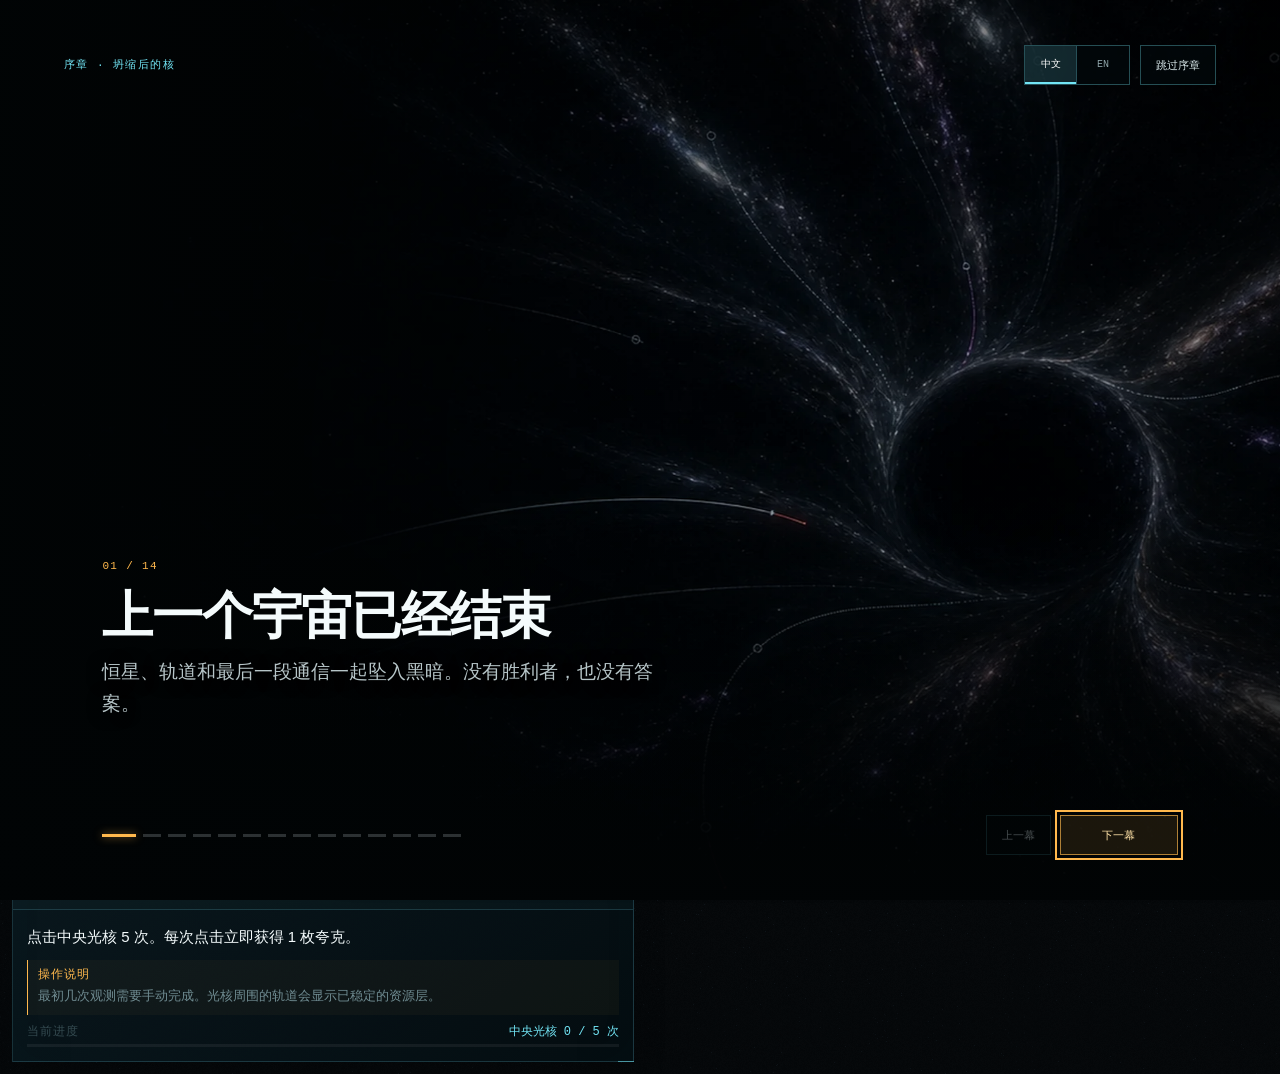
==== commit 94319b3b: "feat: stage onboarding and seal the second loop" ====
--- a/index.html
+++ b/index.html
@@ -6,7 +6,7 @@
   <meta name="theme-color" content="#050a0d">
   <link rel="icon" type="image/svg+xml" href="assets/favicon.svg">
   <title>Tiny Cosmos // 第一轮文明</title>
-  <link rel="stylesheet" href="css/game.css?v=33">
+  <link rel="stylesheet" href="css/game.css?v=34">
 </head>
 <body data-workspace="evolution">
   <div class="screen-noise" aria-hidden="true"></div>
@@ -31,7 +31,7 @@
       </div>
       <div class="telemetry-cell status-online">
         <span>节点状态</span>
-        <strong><i></i> 在线</strong>
+        <strong id="node-status-copy"><i></i> 在线</strong>
       </div>
     </div>
 
@@ -44,12 +44,12 @@
     </div>
   </header>
 
-  <nav id="workspace-tabs" class="workspace-tabs" aria-label="工作区切换">
+  <nav id="workspace-tabs" class="workspace-tabs" aria-label="工作区切换" hidden>
     <button id="workspace-evolution" type="button" aria-pressed="true" data-workspace="evolution">
       <strong>观测</strong><span>/ 资源 · 流量 · 研究</span>
     </button>
     <button id="workspace-intervention" type="button" aria-pressed="false" data-workspace="intervention">
-      <strong>干预</strong><span>/ 决策 · 天赋 · 接触</span><b id="intervention-badge" hidden>0</b>
+      <strong id="workspace-intervention-title">成长</strong><span id="workspace-intervention-copy">/ 天赋</span><b id="intervention-badge" hidden>0</b>
     </button>
   </nav>
 
@@ -193,6 +193,11 @@
         <div id="anomaly-overlay" class="anomaly-overlay" hidden>
           <span>REVERSE-SIDE CONTACT</span><strong>真空水蛭</strong><small id="anomaly-overlay-state">正在形成</small>
         </div>
+        <button id="discovery-beacon" class="discovery-beacon" type="button" aria-haspopup="dialog" aria-controls="discovery-layer" hidden>
+          <span class="discovery-beacon-glyph" aria-hidden="true"><i></i></span>
+          <span class="discovery-beacon-copy"><small>新发现 / NEW SIGNAL</small><strong id="discovery-beacon-title">待解析信号</strong><em>点击展开 · 不会中断当前操作</em></span>
+          <b id="discovery-beacon-count" aria-label="1 条待处理发现">1</b>
+        </button>
         <section id="era-indicator" class="era-indicator" hidden aria-live="polite">
           <header><span>PHASE SHIFT / CELLULAR INTERIOR</span><button id="era-indicator-dismiss" type="button">收起</button></header>
           <strong>结构开始保护“内部”</strong>
@@ -224,14 +229,6 @@
         </div>
       </section>
 
-      <aside id="discovery-card" class="discovery-card" hidden aria-live="polite">
-        <header><span id="discovery-code">偶发发现 / 01</span><button id="discovery-ack" type="button">记入档案</button></header>
-        <strong id="discovery-title"></strong>
-        <p id="discovery-copy"></p>
-        <div id="discovery-choices" class="discovery-choices"></div>
-        <small id="discovery-note"></small>
-      </aside>
-
       <section id="contact-panel" class="panel contact-panel">
         <div class="panel-heading compact">
           <div><span class="panel-index">02</span><h2>反宇宙接触</h2></div>
@@ -260,6 +257,11 @@
           <span id="observation-status" class="status-chip muted">等待充能</span>
         </div>
         <div class="observation-content">
+          <aside id="observation-intro" class="system-intro">
+            <span>新操作 · 可选</span>
+            <strong>等待时主动观测</strong>
+            <p>消耗 1 次充能，短暂改变流量或换取研究点；不会改变路线信号。</p>
+          </aside>
           <div class="observation-telemetry">
             <span><small>可用观测</small><strong id="observation-charges">0 / 2</strong></span>
             <span><small>下次充能</small><strong id="observation-recharge">尚未开始</strong></span>
@@ -275,8 +277,13 @@
           <div><span class="panel-index">05</span><h2>观测天赋</h2></div>
           <span class="status-chip"><b id="talent-points">0</b> 点可用</span>
         </div>
+        <aside id="talent-intro" class="system-intro">
+          <span>新系统 · 本轮成长</span>
+          <strong>先补强一个当前瓶颈</strong>
+          <p>天赋只强化操作，不会改变路线。每轮重新分配，因此不必为“选错”保留点数。</p>
+        </aside>
         <div id="talent-grid" class="talent-grid">
-          <div class="empty-state small"><p>天赋将在第一次稳定观测后开放。</p><small>每一点都应改变操作方式，而不只是增加产量。</small></div>
+          <div class="empty-state small"><p>第一点天赋会随前期研究教学开放。</p><small>每一点都应改变操作方式，而不只是增加产量。</small></div>
         </div>
       </section>
 
@@ -285,6 +292,11 @@
           <div><span class="panel-index">06</span><h2>决策队列</h2></div>
           <span id="event-status" class="status-chip muted">空闲</span>
         </div>
+        <aside id="decision-intro" class="system-intro">
+          <span>关键选择 · 不会过期</span>
+          <strong>即时效果与路线记录分开阅读</strong>
+          <p>先看本轮资源影响，再看它留下的路线信号；这里没有隐藏的正确答案。</p>
+        </aside>
         <div id="decision-hierarchy" class="decision-hierarchy" aria-label="决策层级"></div>
         <div id="event-content" class="event-content">
           <div class="empty-state small"><p>没有待处理的重要决策。</p><small>事件会保留，不会在离线时过期。</small></div>
@@ -352,6 +364,26 @@
       <div id="observation-log" class="observation-log log-drawer-list" aria-live="polite"></div>
     </aside>
   </div>
+  <div id="discovery-layer" class="modal-layer discovery-layer" hidden aria-hidden="true">
+    <button id="discovery-backdrop" class="modal-backdrop" type="button" aria-label="稍后处理这条发现"></button>
+    <section id="discovery-card" class="discovery-card" role="dialog" aria-modal="true" aria-labelledby="discovery-title" aria-describedby="discovery-copy discovery-note">
+      <header class="discovery-card-head">
+        <div><span id="discovery-code">偶发发现 / 01</span><small id="discovery-queue-label">1 条待解析</small></div>
+        <button id="discovery-close" class="btn btn-quiet" type="button">稍后处理</button>
+      </header>
+      <div class="discovery-card-body">
+        <span class="discovery-dialog-kicker">OBSERVATION FRAGMENT</span>
+        <strong id="discovery-title"></strong>
+        <p id="discovery-copy"></p>
+        <div id="discovery-choices" class="discovery-choices"></div>
+        <small id="discovery-note"></small>
+      </div>
+      <footer class="discovery-card-actions">
+        <p>发现不会过期，也不会暂停宇宙。</p>
+        <button id="discovery-ack" class="btn btn-primary" type="button">收起并保留</button>
+      </footer>
+    </section>
+  </div>
   <div id="ui-tooltip" class="ui-tooltip" role="tooltip" hidden><strong id="ui-tooltip-title"></strong><p id="ui-tooltip-copy"></p></div>
   <div id="system-toast" class="system-toast" aria-live="polite"></div>
 
@@ -384,7 +416,7 @@
     </section>
   </div>
 
-  <section id="prologue" class="prologue" hidden aria-hidden="true" aria-label="序章">
+  <section id="prologue" class="prologue" role="dialog" aria-modal="true" aria-labelledby="prologue-title" hidden aria-hidden="true">
     <div class="prologue-backdrop"></div>
     <div class="prologue-frame">
       <div id="prologue-art" class="prologue-art" data-scene="collapse">
@@ -415,17 +447,17 @@
     </div>
   </section>
 
-  <script src="js/i18n.js?v=9"></script>
-  <script src="js/prologue.js?v=7"></script>
+  <script src="js/i18n.js?v=10"></script>
+  <script src="js/prologue.js?v=8"></script>
   <script src="js/settings.js?v=1"></script>
-  <script src="js/constants.js?v=25"></script>
-  <script src="js/state.js?v=27"></script>
-  <script src="js/slice.js?v=18"></script>
+  <script src="js/constants.js?v=26"></script>
+  <script src="js/state.js?v=28"></script>
+  <script src="js/slice.js?v=19"></script>
   <script src="js/lore.js?v=6"></script>
-  <script src="js/engine.js?v=21"></script>
+  <script src="js/engine.js?v=22"></script>
   <script src="js/render.js?v=21"></script>
   <script src="js/audio.js?v=3"></script>
-  <script src="js/ui.js?v=32"></script>
+  <script src="js/ui.js?v=33"></script>
   <script src="js/main.js?v=22"></script>
 </body>
 </html>
--- a/css/game.css
+++ b/css/game.css
@@ -1478,12 +1478,14 @@
 
 body[data-workspace="evolution"] #event-panel,
 body[data-workspace="evolution"] #talent-panel,
-body[data-workspace="evolution"] #route-panel {
+body[data-workspace="evolution"] #route-panel,
+body[data-workspace="evolution"] #contact-panel {
   display: none !important;
 }
 body[data-workspace="intervention"] .resource-panel,
 body[data-workspace="intervention"] #cosmos-stage,
-body[data-workspace="intervention"] #directive-panel {
+body[data-workspace="intervention"] #directive-panel,
+body[data-workspace="intervention"] #observation-panel {
   display: none !important;
 }
 body[data-workspace="intervention"] #operation-resource-strip {
@@ -2053,3 +2055,386 @@
     max-height: calc(100dvh - 92px - env(safe-area-inset-bottom, 0px));
   }
 }
+
+/* ── v34 discovery signal, modal reading layer, staged teaching ─── */
+.discovery-beacon {
+  position: absolute;
+  z-index: 16;
+  left: 20px;
+  top: 74px;
+  bottom: auto;
+  width: min(390px, calc(100% - 40px));
+  min-height: 82px;
+  display: grid;
+  grid-template-columns: 48px minmax(0, 1fr) auto;
+  align-items: center;
+  gap: 12px;
+  padding: 11px 12px;
+  overflow: hidden;
+  border: 1px solid rgba(197,148,255,0.58);
+  border-left: 3px solid var(--violet);
+  background:
+    linear-gradient(105deg, rgba(30,16,49,0.96), rgba(5,18,23,0.96) 72%),
+    var(--panel);
+  box-shadow:
+    0 18px 48px rgba(0,0,0,0.58),
+    0 0 0 1px rgba(197,148,255,0.06),
+    inset 0 0 34px rgba(197,148,255,0.055);
+  color: var(--text);
+  text-align: left;
+  cursor: pointer;
+}
+.discovery-beacon[hidden] { display: none; }
+.discovery-beacon::after {
+  content: "";
+  position: absolute;
+  inset: 0;
+  pointer-events: none;
+  background: linear-gradient(108deg, transparent 20%, rgba(255,255,255,0.075) 44%, transparent 68%);
+  transform: translateX(-115%);
+  animation: discoveryScan 3.2s ease-in-out infinite;
+}
+.discovery-beacon:hover {
+  border-color: rgba(220,192,255,0.82);
+  background:
+    linear-gradient(105deg, rgba(38,20,61,0.98), rgba(6,24,29,0.98) 72%),
+    var(--panel);
+}
+.discovery-beacon:focus-visible { outline-color: var(--violet); }
+.discovery-beacon.discovery-enter { animation: discoveryBeaconEnter 620ms cubic-bezier(.2,.72,.16,1) both; }
+.discovery-beacon-glyph {
+  position: relative;
+  width: 46px;
+  height: 46px;
+  display: grid;
+  place-items: center;
+  border: 1px solid rgba(197,148,255,0.44);
+  border-radius: 50%;
+  box-shadow: inset 0 0 18px rgba(197,148,255,0.08), 0 0 18px rgba(197,148,255,0.12);
+}
+.discovery-beacon-glyph::before,
+.discovery-beacon-glyph::after,
+.discovery-beacon-glyph i {
+  content: "";
+  position: absolute;
+  border-radius: 50%;
+}
+.discovery-beacon-glyph::before {
+  inset: 8px;
+  border: 1px dashed rgba(114,229,245,0.5);
+  animation: discoveryOrbit 7s linear infinite;
+}
+.discovery-beacon-glyph::after {
+  inset: 17px;
+  background: var(--violet);
+  box-shadow: 0 0 15px rgba(197,148,255,0.9);
+}
+.discovery-beacon-glyph i {
+  inset: 3px;
+  border: 1px solid rgba(197,148,255,0.16);
+  animation: discoveryPulse 1.8s ease-out infinite;
+}
+.discovery-beacon-copy {
+  min-width: 0;
+  display: grid;
+  gap: 4px;
+}
+.discovery-beacon-copy small {
+  color: var(--violet);
+  font: var(--fs-status)/1.15 var(--mono);
+  letter-spacing: 0.1em;
+}
+.discovery-beacon-copy strong {
+  overflow: hidden;
+  color: var(--text-bright);
+  font-size: var(--fs-heading);
+  line-height: 1.25;
+  text-overflow: ellipsis;
+  white-space: nowrap;
+}
+.discovery-beacon-copy em {
+  color: #9aadb2;
+  font: normal var(--fs-status)/1.3 var(--sans);
+}
+.discovery-beacon > b {
+  position: relative;
+  z-index: 1;
+  min-width: 25px;
+  height: 25px;
+  display: grid;
+  place-items: center;
+  padding: 0 6px;
+  border: 1px solid rgba(197,148,255,0.45);
+  border-radius: 999px;
+  background: rgba(197,148,255,0.12);
+  color: #eadcff;
+  font: 600 var(--fs-status)/1 var(--mono);
+}
+
+.discovery-layer { z-index: 230; }
+.discovery-layer[hidden] { display: none; }
+.discovery-layer .modal-backdrop {
+  background:
+    radial-gradient(circle at 42% 45%, rgba(197,148,255,0.1), transparent 36%),
+    rgba(0,4,7,0.86);
+}
+.discovery-layer .discovery-card {
+  position: relative;
+  z-index: 1;
+  left: auto;
+  bottom: auto;
+  width: min(720px, calc(100vw - 28px));
+  max-height: calc(100dvh - 36px);
+  display: grid;
+  grid-template-rows: auto minmax(0, 1fr) auto;
+  padding: 0;
+  overflow: hidden;
+  border: 1px solid rgba(197,148,255,0.52);
+  border-left: 3px solid var(--violet);
+  background:
+    linear-gradient(135deg, rgba(23,13,39,0.995), rgba(4,15,20,0.995) 68%),
+    var(--panel);
+  box-shadow: 0 30px 100px rgba(0,0,0,0.78), inset 0 0 60px rgba(197,148,255,0.045);
+}
+.discovery-card-head {
+  min-height: 74px;
+  display: flex;
+  align-items: center;
+  justify-content: space-between;
+  gap: 16px;
+  padding: 13px 16px;
+  border-bottom: 1px solid rgba(197,148,255,0.18);
+  background: rgba(197,148,255,0.025);
+}
+.discovery-card-head > div { min-width: 0; }
+.discovery-card-head > div span,
+.discovery-card-head > div small {
+  display: block;
+  font: var(--fs-status)/1.3 var(--mono);
+}
+.discovery-card-head > div span {
+  overflow: hidden;
+  color: var(--violet);
+  letter-spacing: 0.1em;
+  text-overflow: ellipsis;
+  white-space: nowrap;
+}
+.discovery-card-head > div small {
+  margin-top: 6px;
+  color: var(--muted);
+}
+.discovery-card-head .btn {
+  flex: 0 0 auto;
+  min-height: var(--control-height);
+  font-size: var(--fs-control);
+}
+.discovery-card-body {
+  min-height: 0;
+  padding: clamp(20px, 4vw, 34px);
+  overflow-y: auto;
+  overscroll-behavior: contain;
+}
+.discovery-dialog-kicker {
+  display: block;
+  color: var(--cyan);
+  font: var(--fs-status)/1.2 var(--mono);
+  letter-spacing: 0.12em;
+}
+.discovery-card-body > strong {
+  display: block;
+  margin-top: 12px;
+  color: var(--text-bright);
+  font-size: clamp(24px, 3.4vw, 34px);
+  line-height: 1.2;
+  text-wrap: balance;
+}
+.discovery-card-body > p {
+  max-width: 62ch;
+  margin: 16px 0 0;
+  color: #b6c5c9;
+  font-size: var(--fs-body);
+  line-height: 1.75;
+}
+.discovery-card-body > small {
+  display: block;
+  margin-top: 18px;
+  color: #91a4a9;
+  font: var(--fs-status)/1.55 var(--mono);
+}
+.discovery-layer .discovery-choices {
+  grid-template-columns: repeat(auto-fit, minmax(210px, 1fr));
+  gap: 9px;
+  margin: 20px 0 0;
+}
+.discovery-layer .discovery-choices button {
+  min-height: 76px;
+  padding: 12px;
+  font-size: var(--fs-control);
+}
+.discovery-layer .discovery-choices b {
+  color: var(--text-bright);
+  font: 600 var(--fs-control)/1.35 var(--sans);
+}
+.discovery-layer .discovery-choices small {
+  margin-top: 7px;
+  color: #91a5aa;
+  font: var(--fs-status)/1.5 var(--sans);
+}
+.discovery-card-actions {
+  min-height: 74px;
+  display: flex;
+  align-items: center;
+  justify-content: space-between;
+  gap: 16px;
+  padding: 12px 16px;
+  border-top: 1px solid rgba(197,148,255,0.18);
+  background: rgba(0,0,0,0.16);
+}
+.discovery-card-actions p {
+  margin: 0;
+  color: var(--muted);
+  font-size: var(--fs-secondary);
+  line-height: 1.45;
+}
+.discovery-card-actions .btn {
+  flex: 0 0 auto;
+  min-width: 126px;
+  min-height: var(--control-height);
+  font-size: var(--fs-control);
+}
+
+.system-intro {
+  margin: 10px;
+  padding: 11px 12px;
+  border: 1px solid rgba(255,184,77,0.25);
+  border-left: 3px solid var(--amber);
+  background: linear-gradient(100deg, rgba(255,184,77,0.075), rgba(255,255,255,0.012));
+}
+.system-intro[hidden] { display: none; }
+.observation-content > .system-intro { margin: 0 0 10px; }
+.system-intro span,
+.system-intro strong,
+.system-intro p { display: block; }
+.system-intro span {
+  color: var(--amber);
+  font: var(--fs-status)/1.2 var(--mono);
+  letter-spacing: 0.08em;
+}
+.system-intro strong {
+  margin-top: 7px;
+  color: var(--text-bright);
+  font-size: var(--fs-heading);
+  line-height: 1.3;
+}
+.system-intro p {
+  margin: 6px 0 0;
+  color: #9eb1b5;
+  font-size: var(--fs-secondary);
+  line-height: 1.55;
+}
+#workspace-intervention.is-primary-action,
+#workspace-intervention.system-unread,
+#workspace-evolution.system-unread {
+  border-color: rgba(255,184,77,0.42);
+  box-shadow: inset 0 -2px 0 var(--amber), inset 0 0 24px rgba(255,184,77,0.055);
+}
+#workspace-evolution.system-unread {
+  position: relative;
+}
+#workspace-evolution.system-unread::after {
+  content: "";
+  width: 7px;
+  height: 7px;
+  margin-left: 2px;
+  border-radius: 50%;
+  background: var(--violet);
+  box-shadow: 0 0 10px rgba(197,148,255,0.84);
+}
+
+body.loop-sealed .goal-rail {
+  border-color: rgba(197,148,255,0.42);
+  background:
+    linear-gradient(110deg, rgba(31,15,47,0.94), rgba(7,15,20,0.98) 58%, rgba(18,8,15,0.98)),
+    var(--panel);
+  box-shadow: inset 3px 0 0 rgba(197,148,255,0.72), 0 12px 32px rgba(0,0,0,0.3);
+}
+body.loop-sealed .campaign-goal-kicker span,
+body.loop-sealed .goal-now span { color: var(--violet); }
+body.loop-sealed #cosmos-canvas {
+  pointer-events: none;
+  filter: saturate(.62) brightness(.78);
+}
+body.loop-sealed .cosmos-stage { cursor: default; }
+body.loop-sealed .click-hint { display: none; }
+body.loop-sealed #guide-dock {
+  cursor: default;
+  color: var(--violet);
+  background: rgba(197,148,255,0.045);
+}
+body.loop-sealed .status-online strong { color: var(--violet); }
+body.loop-sealed .status-online i {
+  background: var(--violet);
+  box-shadow: 0 0 7px rgba(197,148,255,0.72);
+}
+body.loop-sealed .round-two-report.is-sealed {
+  border-left: 3px solid var(--violet);
+  background: linear-gradient(110deg, rgba(197,148,255,0.055), transparent 62%);
+}
+body[data-loop-number="2"][data-mission-step="11"] #event-panel {
+  order: -2;
+}
+body[data-loop-number="2"][data-mission-step="11"] #decision-hierarchy {
+  display: none;
+}
+
+@keyframes discoveryBeaconEnter {
+  from { opacity: 0; transform: translate3d(-22px, 8px, 0); filter: blur(3px); }
+  to { opacity: 1; transform: translate3d(0,0,0); filter: blur(0); }
+}
+@keyframes discoveryScan {
+  0%, 55% { transform: translateX(-115%); }
+  82%, 100% { transform: translateX(115%); }
+}
+@keyframes discoveryOrbit { to { transform: rotate(360deg); } }
+@keyframes discoveryPulse {
+  0% { opacity: .72; transform: scale(.74); }
+  82%, 100% { opacity: 0; transform: scale(1.2); }
+}
+
+@media (max-width: 767px) {
+  body.single-workspace { padding-bottom: env(safe-area-inset-bottom, 0px); }
+  .discovery-beacon {
+    left: 12px;
+    top: 70px;
+    bottom: auto;
+    width: calc(100% - 24px);
+    min-height: 74px;
+    grid-template-columns: 40px minmax(0, 1fr) auto;
+    gap: 9px;
+    padding: 9px 10px;
+  }
+  .discovery-beacon-glyph { width: 38px; height: 38px; }
+  .discovery-beacon-glyph::before { inset: 6px; }
+  .discovery-beacon-glyph::after { inset: 14px; }
+  .discovery-beacon-copy em { display: none; }
+  .discovery-layer {
+    align-items: end;
+    padding: 8px 8px calc(8px + env(safe-area-inset-bottom, 0px));
+  }
+  .discovery-layer .discovery-card {
+    width: 100%;
+    max-height: calc(100dvh - 16px - env(safe-area-inset-bottom, 0px));
+  }
+  .discovery-card-head { min-height: 66px; padding: 10px 12px; }
+  .discovery-card-body { padding: 21px 16px; }
+  .discovery-card-body > strong { font-size: 25px; }
+  .discovery-card-body > p { font-size: var(--fs-body); }
+  .discovery-layer .discovery-choices { grid-template-columns: 1fr; }
+  .discovery-card-actions {
+    align-items: stretch;
+    flex-direction: column;
+    gap: 10px;
+    padding: 11px 12px;
+  }
+  .discovery-card-actions .btn { width: 100%; }
+}
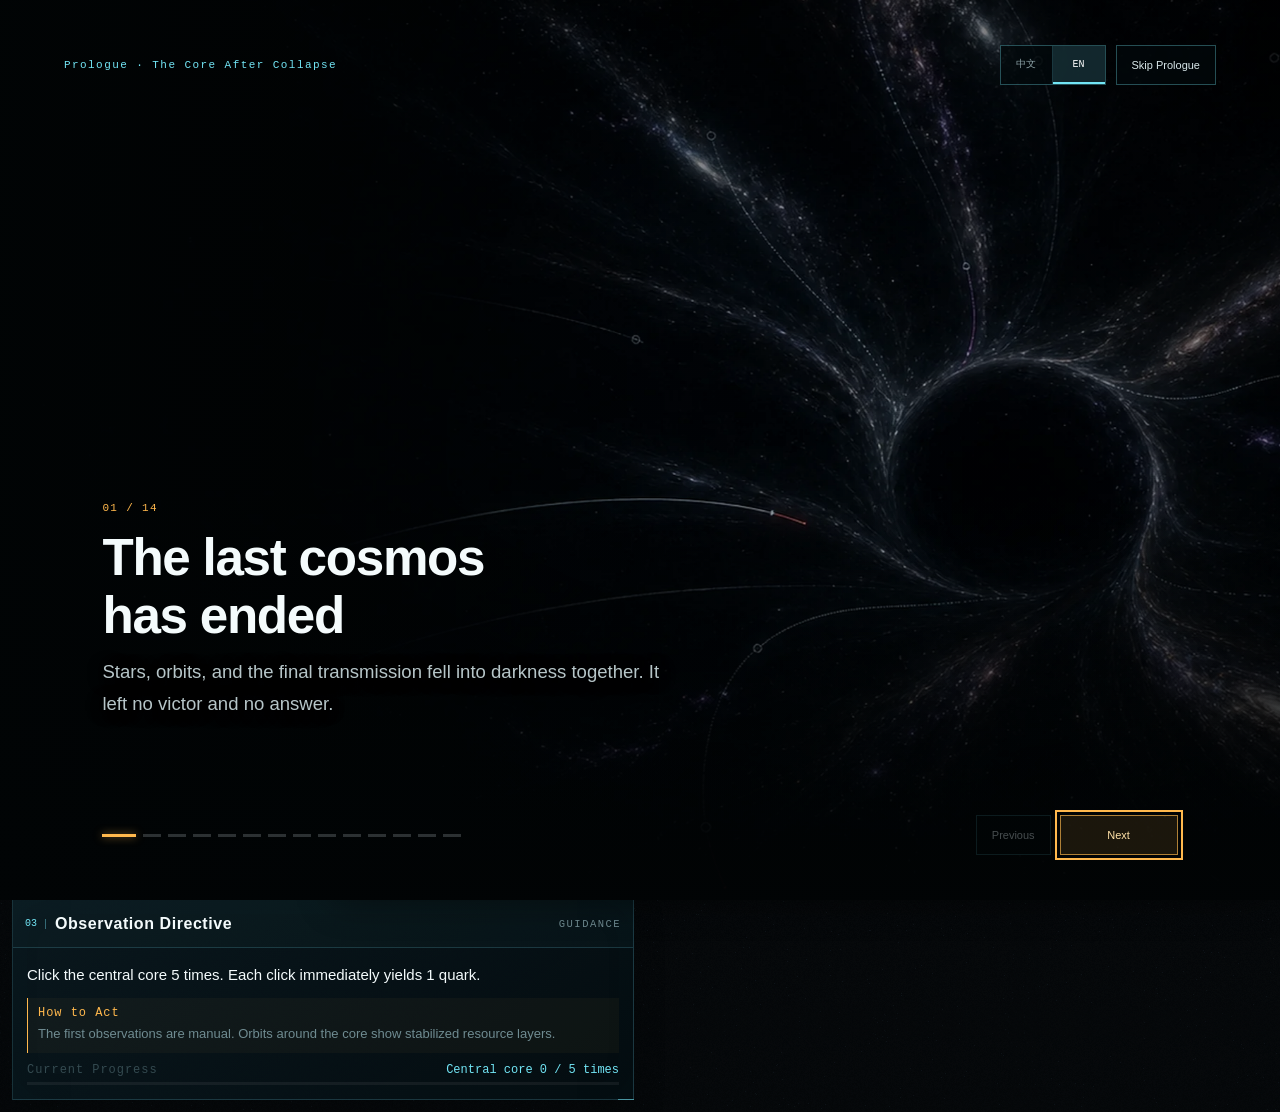
==== commit f9ad4b9a: "feat: prepare CrazyGames launch" ====
--- a/index.html
+++ b/index.html
@@ -1,12 +1,14 @@
 <!DOCTYPE html>
-<html lang="zh-CN">
+<html lang="en">
 <head>
   <meta charset="UTF-8">
   <meta name="viewport" content="width=device-width, initial-scale=1.0">
   <meta name="theme-color" content="#050a0d">
   <link rel="icon" type="image/svg+xml" href="assets/favicon.svg">
-  <title>Tiny Cosmos // 第一轮文明</title>
-  <link rel="stylesheet" href="css/game.css?v=34">
+  <title>Tiny Cosmos</title>
+  <script src="https://sdk.crazygames.com/crazygames-sdk-v3.js"></script>
+  <script src="js/crazygames.js?v=1"></script>
+  <link rel="stylesheet" href="css/game.css?v=35">
 </head>
 <body data-workspace="evolution">
   <div class="screen-noise" aria-hidden="true"></div>
@@ -447,7 +449,7 @@
     </div>
   </section>
 
-  <script src="js/i18n.js?v=10"></script>
+  <script src="js/i18n.js?v=11"></script>
   <script src="js/prologue.js?v=8"></script>
   <script src="js/settings.js?v=1"></script>
   <script src="js/constants.js?v=26"></script>
@@ -456,8 +458,8 @@
   <script src="js/lore.js?v=6"></script>
   <script src="js/engine.js?v=22"></script>
   <script src="js/render.js?v=21"></script>
-  <script src="js/audio.js?v=3"></script>
-  <script src="js/ui.js?v=33"></script>
-  <script src="js/main.js?v=22"></script>
+  <script src="js/audio.js?v=4"></script>
+  <script src="js/ui.js?v=34"></script>
+  <script src="js/main.js?v=23"></script>
 </body>
 </html>
--- a/css/game.css
+++ b/css/game.css
@@ -1079,8 +1079,8 @@
 .modal-open, .lore-open, .log-open, .prologue-open { overflow: hidden; }
 .modal-layer { position: fixed; inset: 0; z-index: 210; display: grid; place-items: center; padding: 18px; }
 .modal-backdrop { position: absolute; inset: 0; border: 0; background: rgba(0,4,6,0.82); backdrop-filter: blur(5px); }
-.settings-dialog { position: relative; width: min(620px, calc(100vw - 24px)); border: 1px solid var(--line-strong); background: linear-gradient(145deg, rgba(10,25,31,0.99), rgba(3,10,13,0.99)); box-shadow: 0 28px 90px rgba(0,0,0,0.72); }
-.settings-head { min-height: 72px; display: flex; align-items: center; justify-content: space-between; gap: 16px; padding: 13px 16px; border-bottom: 1px solid var(--line); }
+.settings-dialog { position: relative; width: min(620px, calc(100vw - 24px)); max-height: calc(100dvh - 24px); overflow-y: auto; border: 1px solid var(--line-strong); background: linear-gradient(145deg, rgba(10,25,31,0.99), rgba(3,10,13,0.99)); box-shadow: 0 28px 90px rgba(0,0,0,0.72); }
+.settings-head { position: sticky; top: 0; z-index: 2; min-height: 72px; display: flex; align-items: center; justify-content: space-between; gap: 16px; padding: 13px 16px; border-bottom: 1px solid var(--line); background: rgba(7,19,24,0.985); }
 .settings-head span { font: 9px/1 var(--mono); letter-spacing: 0.11em; color: var(--cyan); }
 .settings-head h2 { margin: 6px 0 0; font-size: 20px; color: var(--text-bright); }
 .settings-group { display: grid; grid-template-columns: minmax(180px, 1fr) auto; align-items: center; gap: 20px; min-height: 92px; padding: 16px; border-bottom: 1px solid var(--line); }
@@ -2438,3 +2438,113 @@
   }
   .discovery-card-actions .btn { width: 100%; }
 }
+
+/* ── v35 English copy and CrazyGames iframe fitting ───────────── */
+html[data-locale="en"] .choice-top {
+  align-items: flex-start;
+}
+html[data-locale="en"] .choice-top strong {
+  min-width: 0;
+  overflow-wrap: anywhere;
+}
+html[data-locale="en"] .choice-top span {
+  flex: 0 1 46%;
+  min-width: 0;
+  line-height: 1.3;
+  overflow-wrap: anywhere;
+  text-align: right;
+  white-space: normal;
+}
+html[data-locale="en"] .decision-hierarchy header > * {
+  min-width: 0;
+  overflow-wrap: anywhere;
+}
+html[data-locale="en"] .decision-hierarchy header b {
+  max-width: 62%;
+  line-height: 1.4;
+  text-align: right;
+}
+html[data-locale="en"] .preparation-conditions li,
+html[data-locale="en"] .progress-block > span {
+  align-items: flex-start;
+  flex-wrap: wrap;
+}
+
+@media (min-width: 768px) {
+  html[data-locale="en"] .goal-rail-live > div {
+    grid-template-columns: minmax(96px, auto) minmax(0, 1fr);
+  }
+  html[data-locale="en"] .goal-now b {
+    grid-column: 2;
+    justify-self: start;
+    white-space: normal;
+  }
+}
+
+@media (min-width: 768px) and (max-height: 620px) {
+  .prologue-head {
+    top: 18px;
+  }
+  .prologue-copy {
+    bottom: 84px;
+    width: min(590px, calc(100vw - 48px));
+  }
+  .prologue-copy h2 {
+    margin: 9px 0 7px;
+    font-size: clamp(25px, 3.4vw, 38px);
+    line-height: 1.12;
+  }
+  .prologue-copy p {
+    max-width: 590px;
+    font-size: 14px;
+    line-height: 1.48;
+  }
+  .prologue-controls {
+    bottom: 16px;
+  }
+  .prologue-dots {
+    gap: 4px;
+  }
+  .prologue-dots button {
+    width: 12px;
+  }
+  .prologue-dots button[aria-current="step"] {
+    width: 24px;
+  }
+  .settings-head {
+    min-height: 62px;
+    padding-block: 10px;
+  }
+  .settings-group {
+    min-height: 72px;
+    padding-block: 11px;
+  }
+}
+
+@media (max-width: 560px) {
+  html[data-locale="en"] .command-header {
+    gap: 6px;
+    padding-inline: 8px;
+  }
+  html[data-locale="en"] .brand-lockup h1 {
+    font-size: 14px;
+    letter-spacing: 0.045em;
+  }
+  html[data-locale="en"] .header-actions .btn {
+    min-height: 36px;
+    padding-inline: 5px;
+    font-size: 10px;
+  }
+}
+
+@media (max-width: 390px) {
+  html[data-locale="en"] .command-header {
+    grid-template-columns: 1fr;
+  }
+  html[data-locale="en"] .brand-lockup {
+    display: none;
+  }
+  html[data-locale="en"] .header-actions {
+    justify-self: center;
+  }
+}
